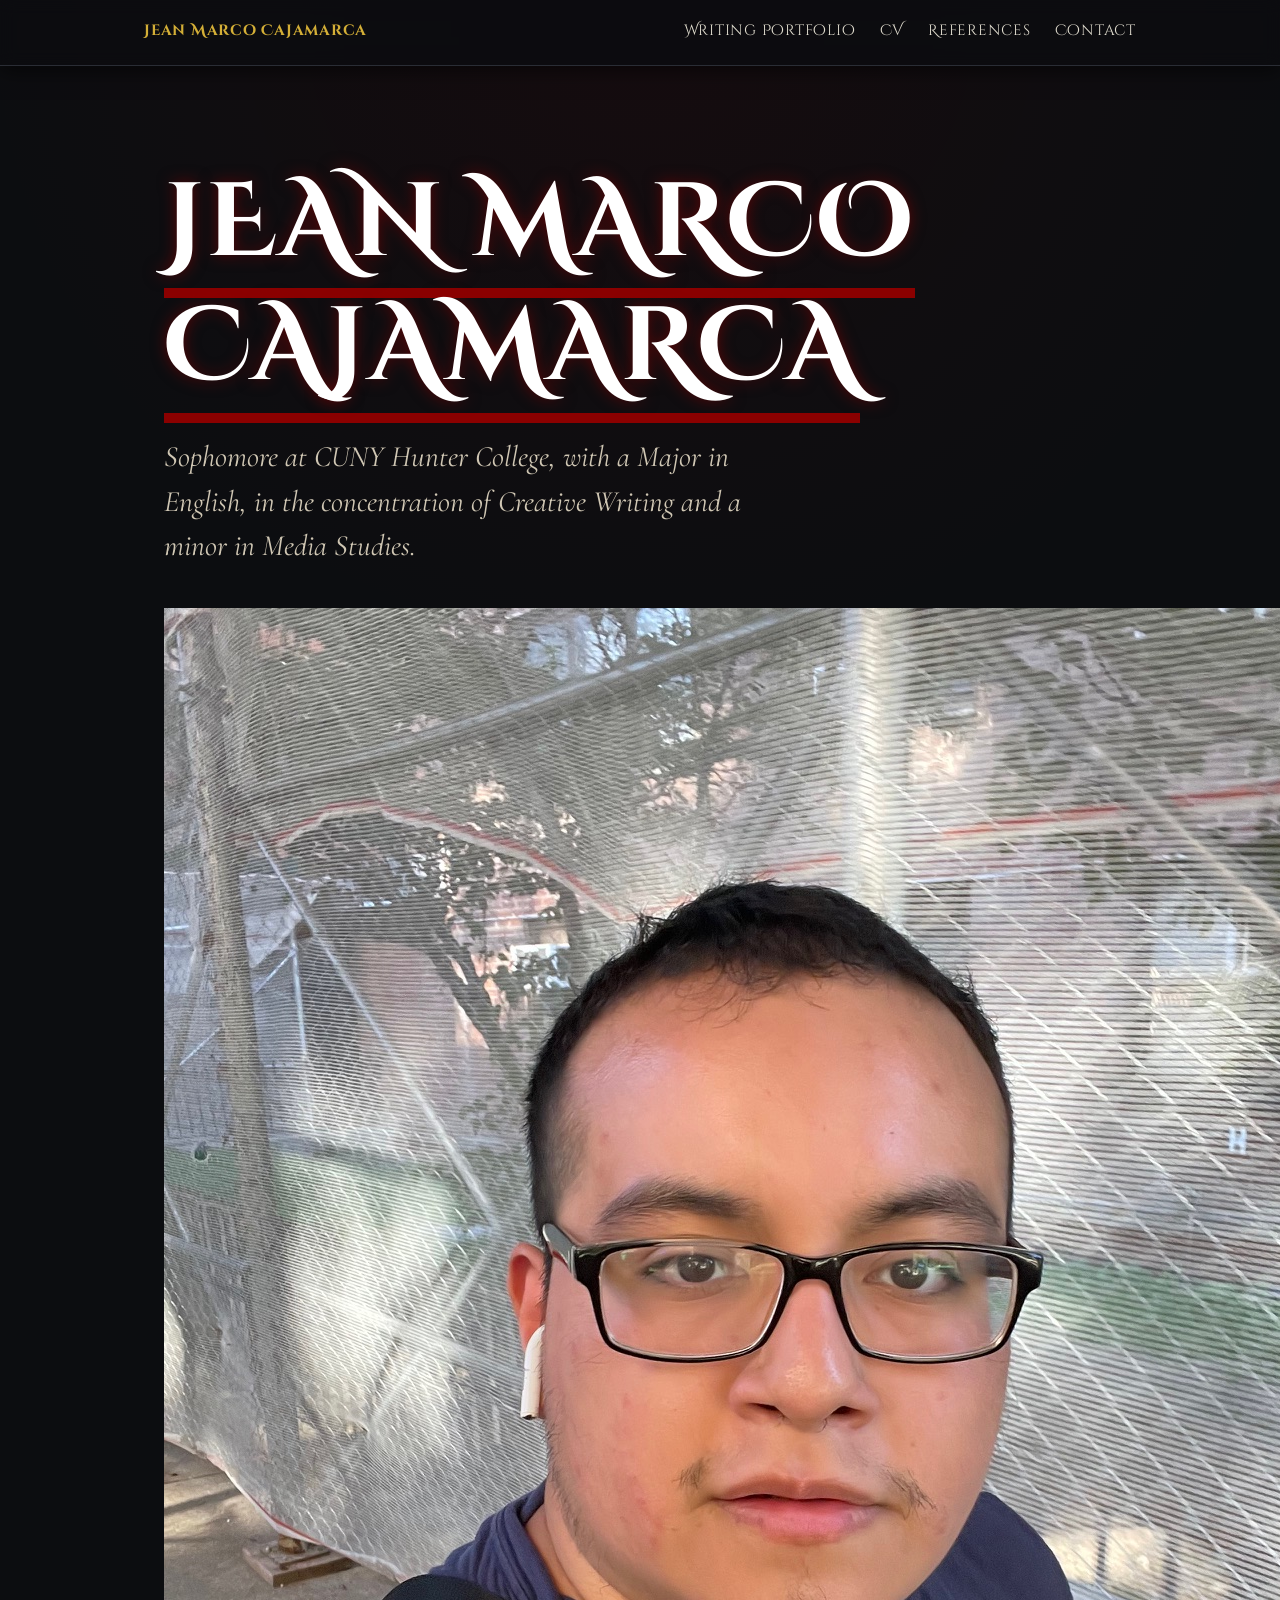
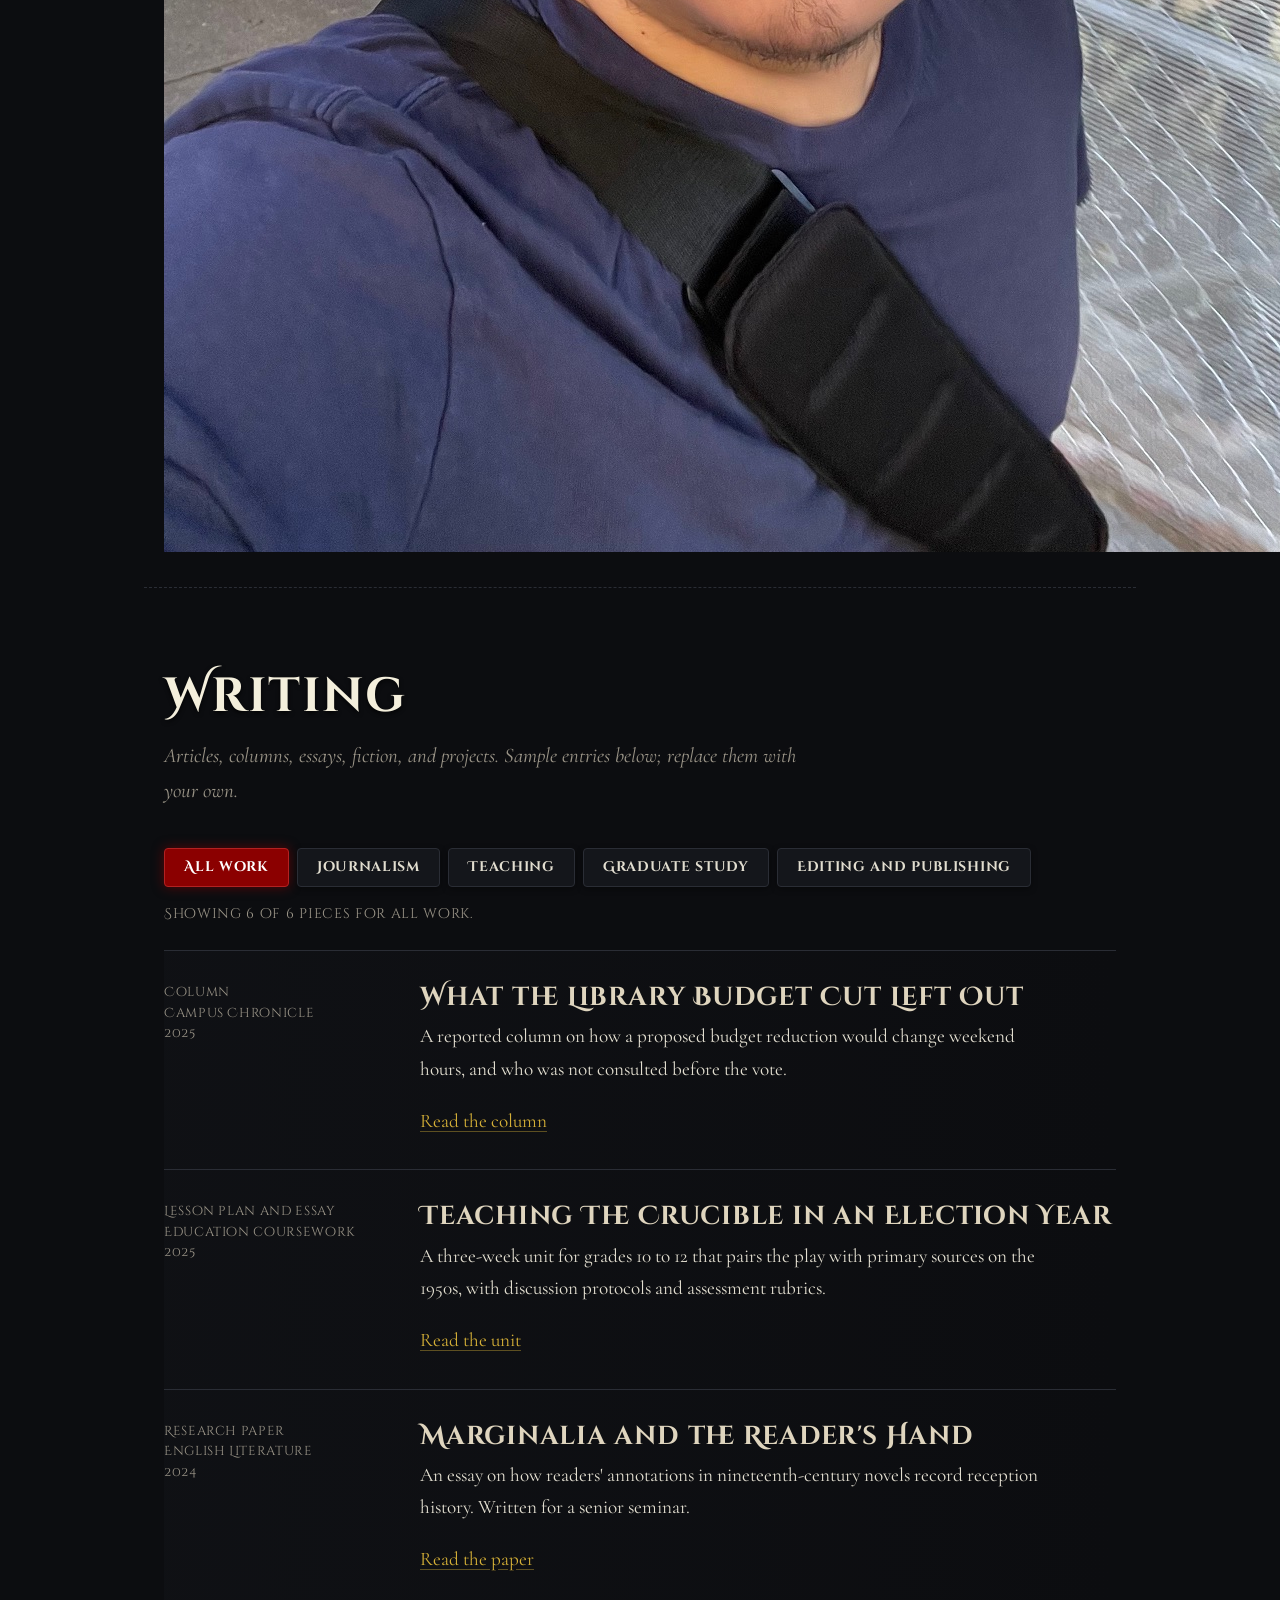
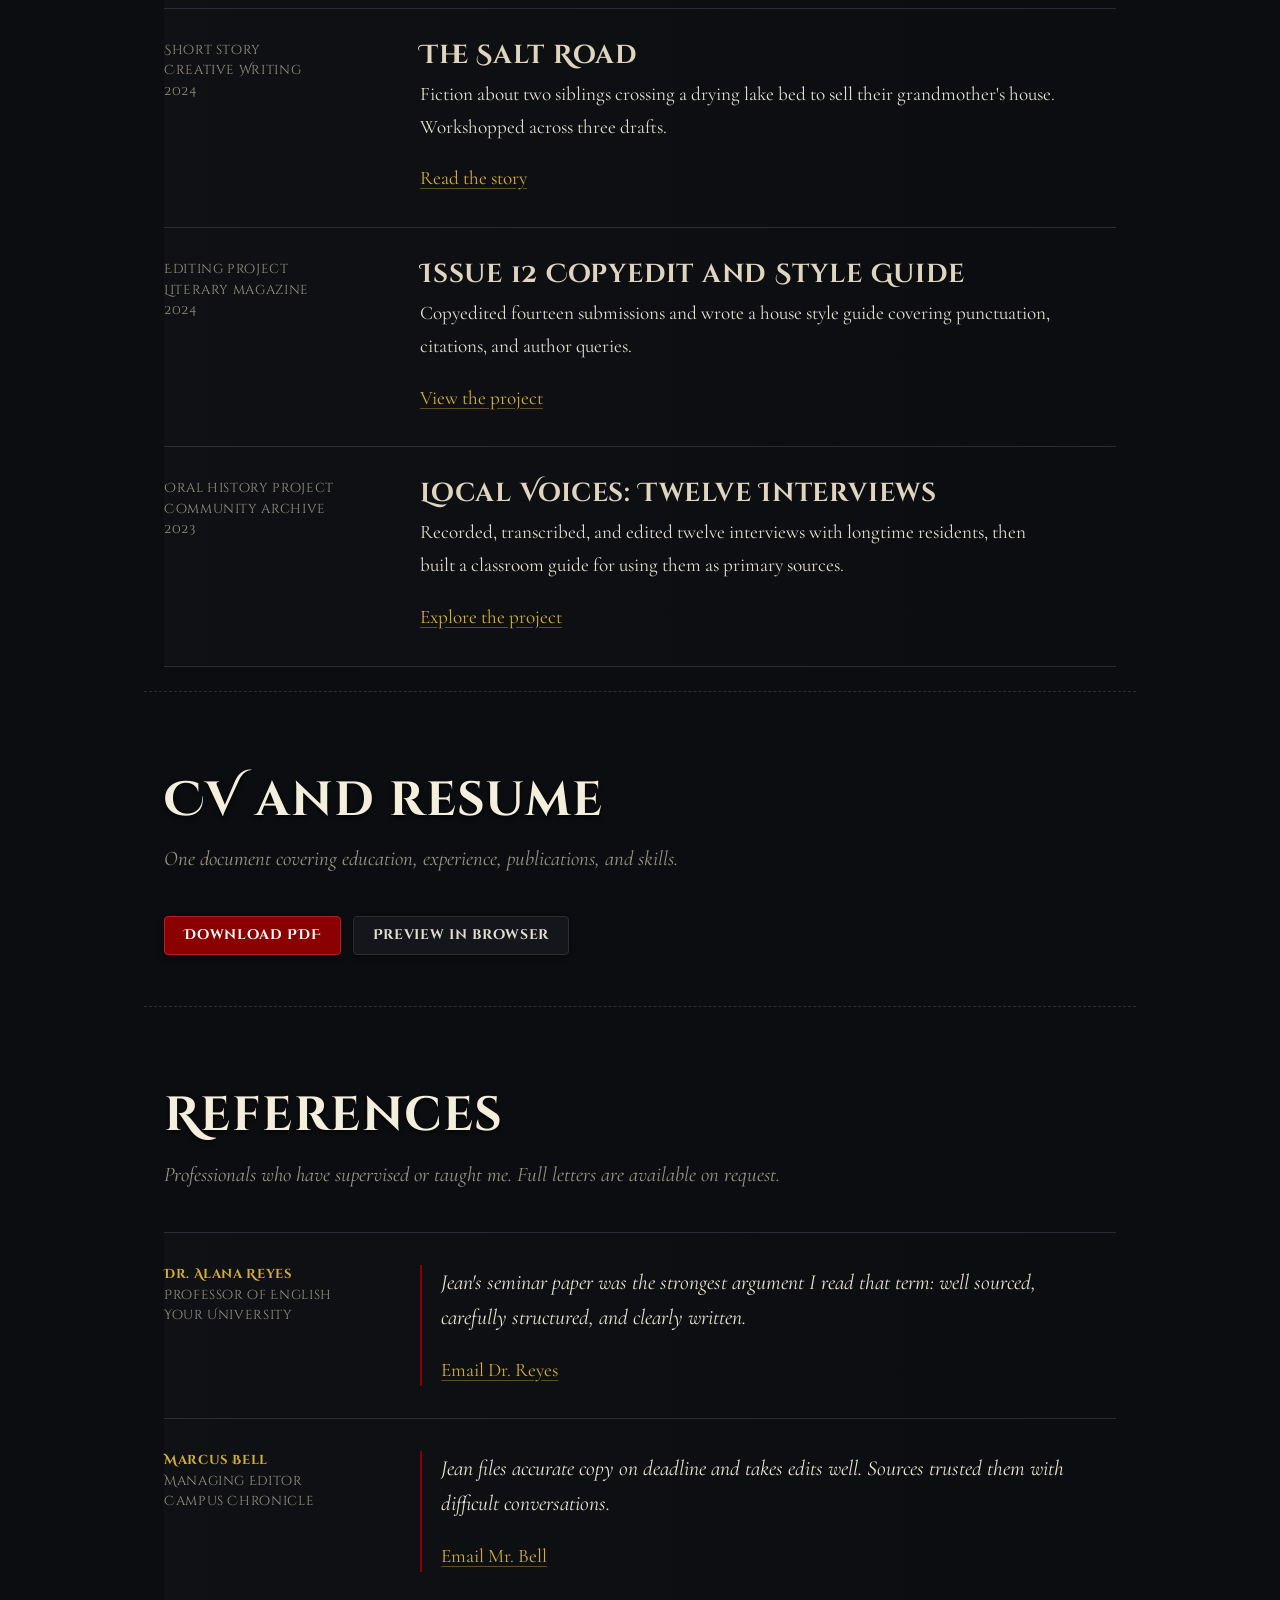
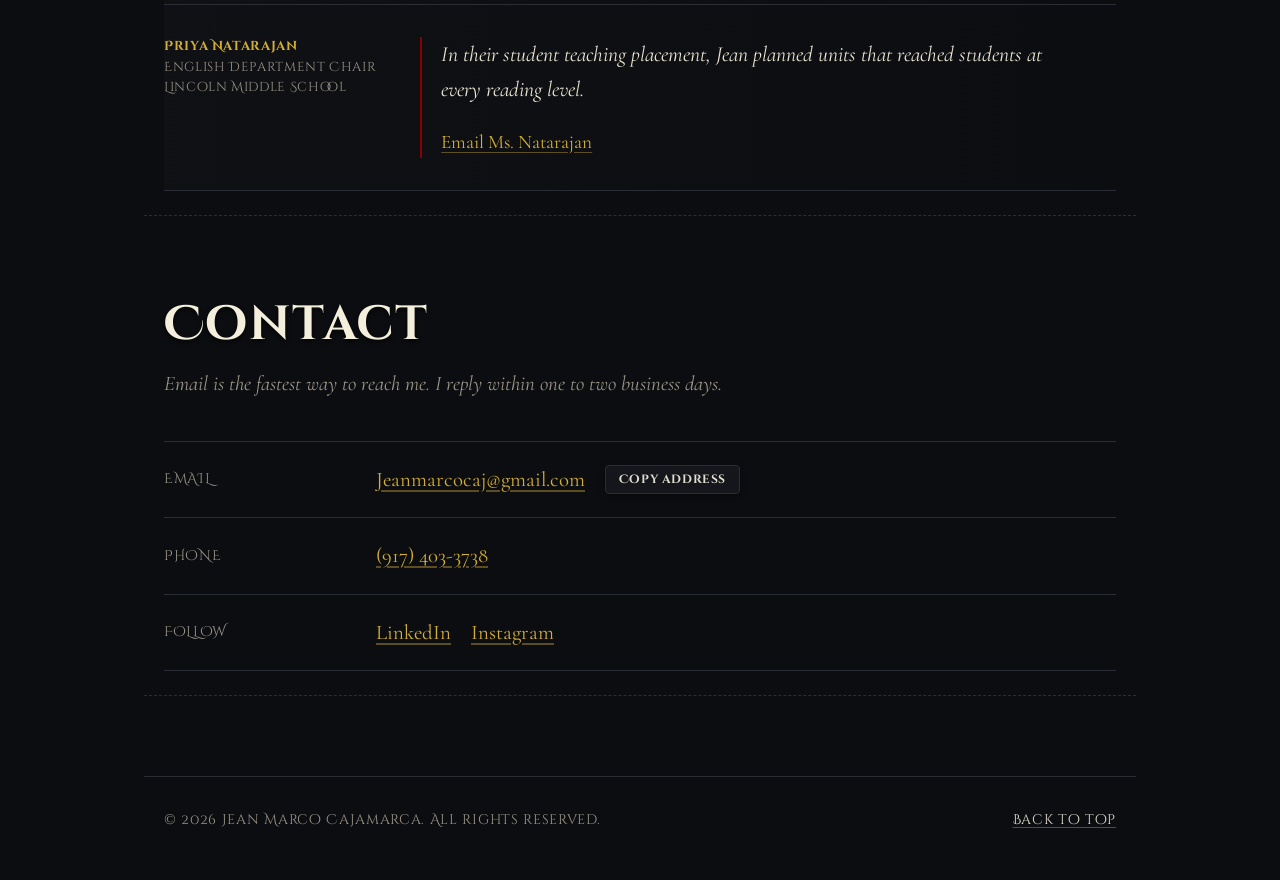
==== index.html @ 615b65f9 "Refactor hero section layout with grid" ====
<!-- Generated with Claude, edited with Gemini or by myself with a few tweaks.
 10/28/2026
to be or not to be...that is the question
-->
<!DOCTYPE html>
<html lang="en">
<head>
  <meta charset="utf-8">
  <meta name="viewport" content="width=device-width, initial-scale=1">
  <title>Jean Marco Cajamarca</title>
  <meta name="description" content="Portfolio of Jean Marco Cajamarca: English Literature and Composition, Creative Writing. Writing samples, CV, references, and contact details.">
  <link rel="preconnect" href="https://fonts.googleapis.com">
  <link rel="preconnect" href="https://fonts.gstatic.com" crossorigin>
  <link href="https://fonts.googleapis.com/css2?family=Cinzel+Decorative:wght@700&family=Cormorant+Garamond:ital,wght@0,400;0,600;1,400&family=Cinzel:wght@500;700&display=swap" rel="stylesheet">
  <link rel="stylesheet" href="styles.css">
</head>
<body>
  <a class="skip" href="#main">Skip to content</a>

  <header class="site-header">
    <a class="brand" href="#top">Jean Marco Cajamarca</a>
    <nav aria-label="Main">
      <a href="#writing">Writing Portfolio</a>
      <a href="#cv">CV</a>
      <a href="#references">References</a>
      <a href="#contact">Contact</a>
    </nav>
  </header>

  <main id="main">
    <section class="hero" id="top">
      <div class="hero-grid">
        <div class="hero-text">
          <h1><span class="pencil">Jean Marco Cajamarca</span></h1>
          <p class="lead">Sophomore at CUNY Hunter College, with a Major in English, in the concentration of Creative Writing and a minor in Media Studies.</p>
        </div>
        <div class="hero-image-wrapper">
          <img src="assets/selfie.jpeg" alt="Jean Marco Cajamarca selfie" class="hero-image">
        </div>
      </div>
    </section>

    <section id="writing" aria-labelledby="writing-h">
      <h2 id="writing-h">Writing</h2>
      <p class="section-intro">Articles, columns, essays, fiction, and projects. Sample entries below; replace them with your own.</p>

      <div class="filters" role="group" aria-label="Filter writing by interest">
        <button type="button" data-filter="all" aria-pressed="true">All work</button>
        <button type="button" data-filter="journalism" aria-pressed="false">Journalism</button>
        <button type="button" data-filter="teaching" aria-pressed="false">Teaching</button>
        <button type="button" data-filter="graduate" aria-pressed="false">Graduate study</button>
        <button type="button" data-filter="editing" aria-pressed="false">Editing and publishing</button>
      </div>
      <p class="count" id="count" role="status" aria-live="polite"></p>

      <ul class="entries" id="entries">
        <li class="entry" data-tags="journalism">
          <p class="meta">Column<br>Campus Chronicle<br>2025</p>
          <div>
            <h3>What the Library Budget Cut Left Out</h3>
            <p>A reported column on how a proposed budget reduction would change weekend hours, and who was not consulted before the vote.</p>
            <a href="writing/library-budget.html">Read the column</a>
          </div>
        </li>
        <li class="entry" data-tags="teaching graduate">
          <p class="meta">Lesson plan and essay<br>Education coursework<br>2025</p>
          <div>
            <h3>Teaching The Crucible in an Election Year</h3>
            <p>A three-week unit for grades 10 to 12 that pairs the play with primary sources on the 1950s, with discussion protocols and assessment rubrics.</p>
            <a href="writing/teaching-the-crucible.html">Read the unit</a>
          </div>
        </li>
        <li class="entry" data-tags="graduate">
          <p class="meta">Research paper<br>English Literature<br>2024</p>
          <div>
            <h3>Marginalia and the Reader's Hand</h3>
            <p>An essay on how readers' annotations in nineteenth-century novels record reception history. Written for a senior seminar.</p>
            <a href="writing/marginalia.html">Read the paper</a>
          </div>
        </li>
        <li class="entry" data-tags="editing graduate">
          <p class="meta">Short story<br>Creative Writing<br>2024</p>
          <div>
            <h3>The Salt Road</h3>
            <p>Fiction about two siblings crossing a drying lake bed to sell their grandmother's house. Workshopped across three drafts.</p>
            <a href="writing/the-salt-road.html">Read the story</a>
          </div>
        </li>
        <li class="entry" data-tags="editing">
          <p class="meta">Editing project<br>Literary magazine<br>2024</p>
          <div>
            <h3>Issue 12 Copyedit and Style Guide</h3>
            <p>Copyedited fourteen submissions and wrote a house style guide covering punctuation, citations, and author queries.</p>
            <a href="writing/issue-12-copyedit.html">View the project</a>
          </div>
        </li>
        <li class="entry" data-tags="journalism teaching graduate">
          <p class="meta">Oral history project<br>Community archive<br>2023</p>
          <div>
            <h3>Local Voices: Twelve Interviews</h3>
            <p>Recorded, transcribed, and edited twelve interviews with longtime residents, then built a classroom guide for using them as primary sources.</p>
            <a href="writing/local-voices.html">Explore the project</a>
          </div>
        </li>
      </ul>
    </section>

    <section id="cv" aria-labelledby="cv-h">
      <h2 id="cv-h">CV and resume</h2>
      <p class="section-intro">One document covering education, experience, publications, and skills.</p>
      <p>
        <a class="btn primary" href="files/Jean-Marco-CV.pdf" download>Download PDF</a>
        <button type="button" class="btn" id="cv-toggle" aria-expanded="false" aria-controls="cv-preview">Preview in browser</button>
      </p>
      <div id="cv-preview" class="cv-preview" hidden>
        <iframe title="Jean Marco CV preview" src="" data-src="files/Jean-Marco-CV.pdf"></iframe>
        <p class="note">If the preview does not load, <a href="files/Jean-Marco-CV.pdf">open the PDF directly</a>.</p>
      </div>
    </section>

    <section id="references" aria-labelledby="ref-h">
      <h2 id="ref-h">References</h2>
      <p class="section-intro">Professionals who have supervised or taught me. Full letters are available on request.</p>
      <ul class="entries">
        <li class="entry">
          <div class="meta">
            <strong>Dr. Alana Reyes</strong><br>Professor of English<br>Your University
          </div>
          <blockquote>
            <p>Jean's seminar paper was the strongest argument I read that term: well sourced, carefully structured, and clearly written.</p>
            <a href="mailto:reference1@example.edu">Email Dr. Reyes</a>
          </blockquote>
        </li>
        <li class="entry">
          <div class="meta">
            <strong>Marcus Bell</strong><br>Managing Editor<br>Campus Chronicle
          </div>
          <blockquote>
            <p>Jean files accurate copy on deadline and takes edits well. Sources trusted them with difficult conversations.</p>
            <a href="mailto:reference2@example.com">Email Mr. Bell</a>
          </blockquote>
        </li>
        <li class="entry">
          <div class="meta">
            <strong>Priya Natarajan</strong><br>English Department Chair<br>Lincoln Middle School
          </div>
          <blockquote>
            <p>In their student teaching placement, Jean planned units that reached students at every reading level.</p>
            <a href="mailto:reference3@example.org">Email Ms. Natarajan</a>
          </blockquote>
        </li>
      </ul>
    </section>

    <section id="contact" aria-labelledby="contact-h">
      <h2 id="contact-h">Contact</h2>
      <p class="section-intro">Email is the fastest way to reach me. I reply within one to two business days.</p>
      <ul class="contact-list">
        <li>
          <span class="label">Email</span>
          <a href="mailto:Jeanmarcocaj@gmail.com" id="email-link">Jeanmarcocaj@gmail.com</a>
          <button type="button" class="btn small" id="copy-email">Copy address</button>
          <span class="copied" id="copy-status" role="status" aria-live="polite"></span>
        </li>
        <li>
          <span class="label">Phone</span>
          <a href="tel:+19174033738">(917) 403-3738</a>
        </li>
        <li>
          <span class="label">Follow</span>
          <a href="https://www.linkedin.com/in/jean-marco-cajamarca-045386259" rel="noopener" target="_blank">LinkedIn</a>
          <a href="https://www.instagram.com/your-handle" rel="noopener" target="_blank">Instagram</a>
        </li>
      </ul>
    </section>
  </main>

  <footer class="site-footer">
    <p>&copy; <span id="year">2026</span> Jean Marco Cajamarca. All rights reserved.</p>
    <p><a href="#top">Back to top</a></p>
  </footer>

  <script src="script.js"></script>
 
</body>
</html>
---- styles.css ----
/* Gothic, Vampiric, Dark Academia & Dark Fantasy Design Tokens */
:root {
  --paper: #0c0d10;          /* Deep obsidian / midnight stone */
  --surface: #14161b;        /* Slightly elevated dark stone */
  --ink: #e2ded0;            /* Aged parchment / bone white text */
  --muted: #9b9588;          /* Muted ash grey */
  --crimson: #8b0000;       /* Blood wine / vampiric crimson */
  --crimson-glow: #b22222;   /* Brighter accent crimson */
  --pencil-soft: rgba(139, 0, 0, 0.2); /* Soft crimson hover tint */
  --rule: #2a2d35;           /* Dark iron borders */
  --gothic: "Cinzel Decorative", "Cinzel", Georgia, serif;
  --serif: "Cormorant Garamond", Georgia, "Times New Roman", serif;
  --sans: "Cinzel", Georgia, serif;
  --measure: 40rem;
  --wrap: 62rem;
}

*, *::before, *::after { box-sizing: border-box; }
html { scroll-behavior: smooth; scroll-padding-top: 4.5rem; }
body {
  margin: 0;
  background: var(--paper);
  color: var(--ink);
  font-family: var(--serif);
  font-size: 1.2rem;
  line-height: 1.7;
  text-align: left;
  background-image: 
    radial-gradient(circle at 50% 0%, rgba(139, 0, 0, 0.08) 0%, transparent 60%);
  background-attachment: fixed;
}

a { color: #d4af37; text-decoration: underline; text-underline-offset: 0.2em; text-decoration-color: rgba(212, 175, 55, 0.4); }
a:hover { color: var(--crimson-glow); background: var(--pencil-soft); text-decoration-color: var(--crimson-glow); }
:focus-visible { outline: 3px solid var(--crimson-glow); outline-offset: 3px; border-radius: 2px; }

.skip {
  position: absolute; left: 1rem; top: -4rem;
  background: var(--crimson); color: #fff; padding: 0.6rem 1rem; z-index: 20;
}
.skip:focus { top: 1rem; }

/* Header */
.site-header {
  position: sticky; top: 0; z-index: 10;
  display: flex; justify-content: space-between; align-items: baseline; gap: 1rem; flex-wrap: wrap;
  padding: 1rem max(1.25rem, calc((100% - var(--wrap)) / 2));
  background: rgba(12, 13, 16, 0.92);
  backdrop-filter: blur(8px);
  border-bottom: 1px solid var(--rule);
  font-family: var(--gothic);
  font-size: 0.95rem;
  box-shadow: 0 4px 20px rgba(0, 0, 0, 0.6);
}
.brand { color: #d4af37; font-weight: 700; text-decoration: none; letter-spacing: 0.05em; }
.site-header nav { display: flex; gap: 1.5rem; flex-wrap: wrap; }
.site-header nav a { color: var(--ink); text-decoration: none; padding: 0.15rem 0; border-bottom: 2px solid transparent; letter-spacing: 0.05em; }
.site-header nav a:hover { background: none; border-bottom-color: var(--crimson); color: var(--crimson-glow); }

/* Layout */
main > section, .site-footer {
  max-width: var(--wrap);
  margin-inline: auto;
  padding-inline: 1.25rem;
}
main > section { padding-block: 5rem 1.5rem; border-bottom: 1px dashed var(--rule); }

h1, h2, h3 { font-family: var(--gothic); font-weight: 700; line-height: 1.2; margin: 0; letter-spacing: 0.03em; color: #f4efdc; }
h2 { font-size: clamp(2.2rem, 4vw, 3rem); margin-bottom: 0.75rem; text-shadow: 0 2px 4px rgba(0,0,0,0.8); }
h3 { font-size: 1.6rem; margin-bottom: 0.4rem; color: #dfd5be; }
p { margin: 0 0 1.2rem; }
.section-intro { color: var(--muted); max-width: var(--measure); margin-bottom: 2.5rem; font-style: italic; font-size: 1.3rem; }

/* Hero */
.hero { padding-top: 6rem; text-align: left; }
.hero h1 { font-size: clamp(3rem, 9vw, 6.5rem); letter-spacing: 0.02em; margin-bottom: 1.5rem; text-transform: uppercase; }
.pencil {
  background: linear-gradient(var(--crimson), var(--crimson)) no-repeat 0 100% / 100% 0.1em;
  padding-bottom: 0.05em;
  color: #fff;
  text-shadow: 0 0 15px rgba(139, 0, 0, 0.6);
}
.lead { font-size: clamp(1.4rem, 2.5vw, 1.85rem); line-height: 1.5; max-width: 38rem; margin-bottom: 2.5rem; color: #d0c7b4; font-style: italic; }

.paths { max-width: 44rem; margin-bottom: 2rem; }
.paths p { font-family: var(--gothic); font-size: 0.95rem; color: var(--muted); margin-bottom: 0.75rem; }
.paths button { margin: 0 0.5rem 0.5rem 0; }

/* Buttons & Filters */
button { font: inherit; }
.paths button, .filters button, .btn {
  font-family: var(--gothic);
  font-size: 0.85rem;
  letter-spacing: 0.05em;
  font-weight: 700;
  color: var(--ink);
  background: var(--surface);
  border: 1px solid var(--rule);
  border-radius: 4px;
  padding: 0.6rem 1.2rem;
  text-decoration: none;
  display: inline-block;
  cursor: pointer;
  line-height: 1.3;
  box-shadow: 0 2px 6px rgba(0,0,0,0.4);
  transition: all 0.2s ease;
}
.paths button:hover, .filters button:hover, .btn:hover { background: var(--crimson); border-color: var(--crimson-glow); color: #fff; }
button[aria-pressed="true"] { background: var(--crimson); color: #fff; border-color: var(--crimson-glow); box-shadow: 0 0 12px rgba(139,0,0,0.6); }
button[aria-pressed="true"]:hover { background: #600000; }
.btn.primary { background: var(--crimson); border-color: var(--crimson-glow); color: #fff; }
.btn.primary:hover { background: #600000; border-color: #ff4d4d; }
.btn.small { padding: 0.35rem 0.8rem; font-size: 0.75rem; }
.hero-actions .btn, #cv p .btn { margin-right: 0.5rem; margin-bottom: 0.5rem; }

/* Writing and references share one structure: a margin column and a text column */
.filters { margin-bottom: 1rem; display: flex; flex-wrap: wrap; gap: 0.5rem; }
.filters button { margin: 0; }
.count { font-family: var(--gothic); font-size: 0.85rem; color: var(--muted); margin: 0.5rem 0 1.5rem; min-height: 1.4em; letter-spacing: 0.05em; }

.entries { list-style: none; margin: 0; padding: 0; border-top: 1px solid var(--rule); }
.entry {
  display: grid;
  grid-template-columns: 14rem 1fr;
  gap: 2rem;
  padding: 2rem 0;
  border-bottom: 1px solid var(--rule);
  background: linear-gradient(90deg, rgba(20, 22, 27, 0.4) 0%, transparent 100%);
}
.entry[hidden] { display: none; }
.meta { font-family: var(--gothic); font-size: 0.8rem; letter-spacing: 0.05em; line-height: 1.6; color: var(--muted); margin: 0; }
.meta strong { color: #d4af37; font-weight: 700; }
.entry > div:last-child p, blockquote p { max-width: var(--measure); font-size: 1.2rem; }
blockquote { margin: 0; border-left: 2px solid var(--crimson); padding-left: 1.2rem; }
blockquote p { font-size: 1.35rem; line-height: 1.6; font-style: italic; color: #eae4d2; }

/* CV */
.cv-preview { margin-top: 1.5rem; }
.cv-preview iframe { width: 100%; height: 70vh; min-height: 30rem; border: 1px solid var(--rule); background: var(--surface); }
.note { font-family: var(--gothic); font-size: 0.85rem; color: var(--muted); margin-top: 0.75rem; letter-spacing: 0.03em; }

/* Contact */
.contact-list { list-style: none; margin: 0; padding: 0; border-top: 1px solid var(--rule); }
.contact-list li {
  display: flex; flex-wrap: wrap; align-items: center; gap: 0.5rem 1.25rem;
  padding: 1.25rem 0; border-bottom: 1px solid var(--rule);
  font-size: 1.3rem;
}
.label { font-family: var(--gothic); font-size: 0.85rem; letter-spacing: 0.05em; color: var(--muted); width: 12rem; text-transform: uppercase; }
.copied { font-family: var(--gothic); font-size: 0.85rem; color: #d4af37; }

/* Footer */
.site-footer {
  display: flex; justify-content: space-between; flex-wrap: wrap; gap: 0.5rem;
  margin-top: 5rem; padding-block: 2rem 3rem;
  border-top: 1px solid var(--rule);
  font-family: var(--gothic); font-size: 0.85rem; color: var(--muted); letter-spacing: 0.05em;
}
.site-footer p { margin: 0; }
.site-footer a { color: var(--ink); }
.site-footer a:hover { color: var(--crimson-glow); }

/* Small screens */
@media (max-width: 40rem) {
  body { font-size: 1.1rem; }
  main > section { padding-top: 3.5rem; }
  .entry { grid-template-columns: 1fr; gap: 0.75rem; }
  .label { width: 100%; }
  .site-header { position: static; }
}

@media (prefers-reduced-motion: reduce) {
  html { scroll-behavior: auto; }
}

@media print {
  .site-header, .paths, .filters, .skip { display: none; }
  body { background: #fff; color: #000; }
}
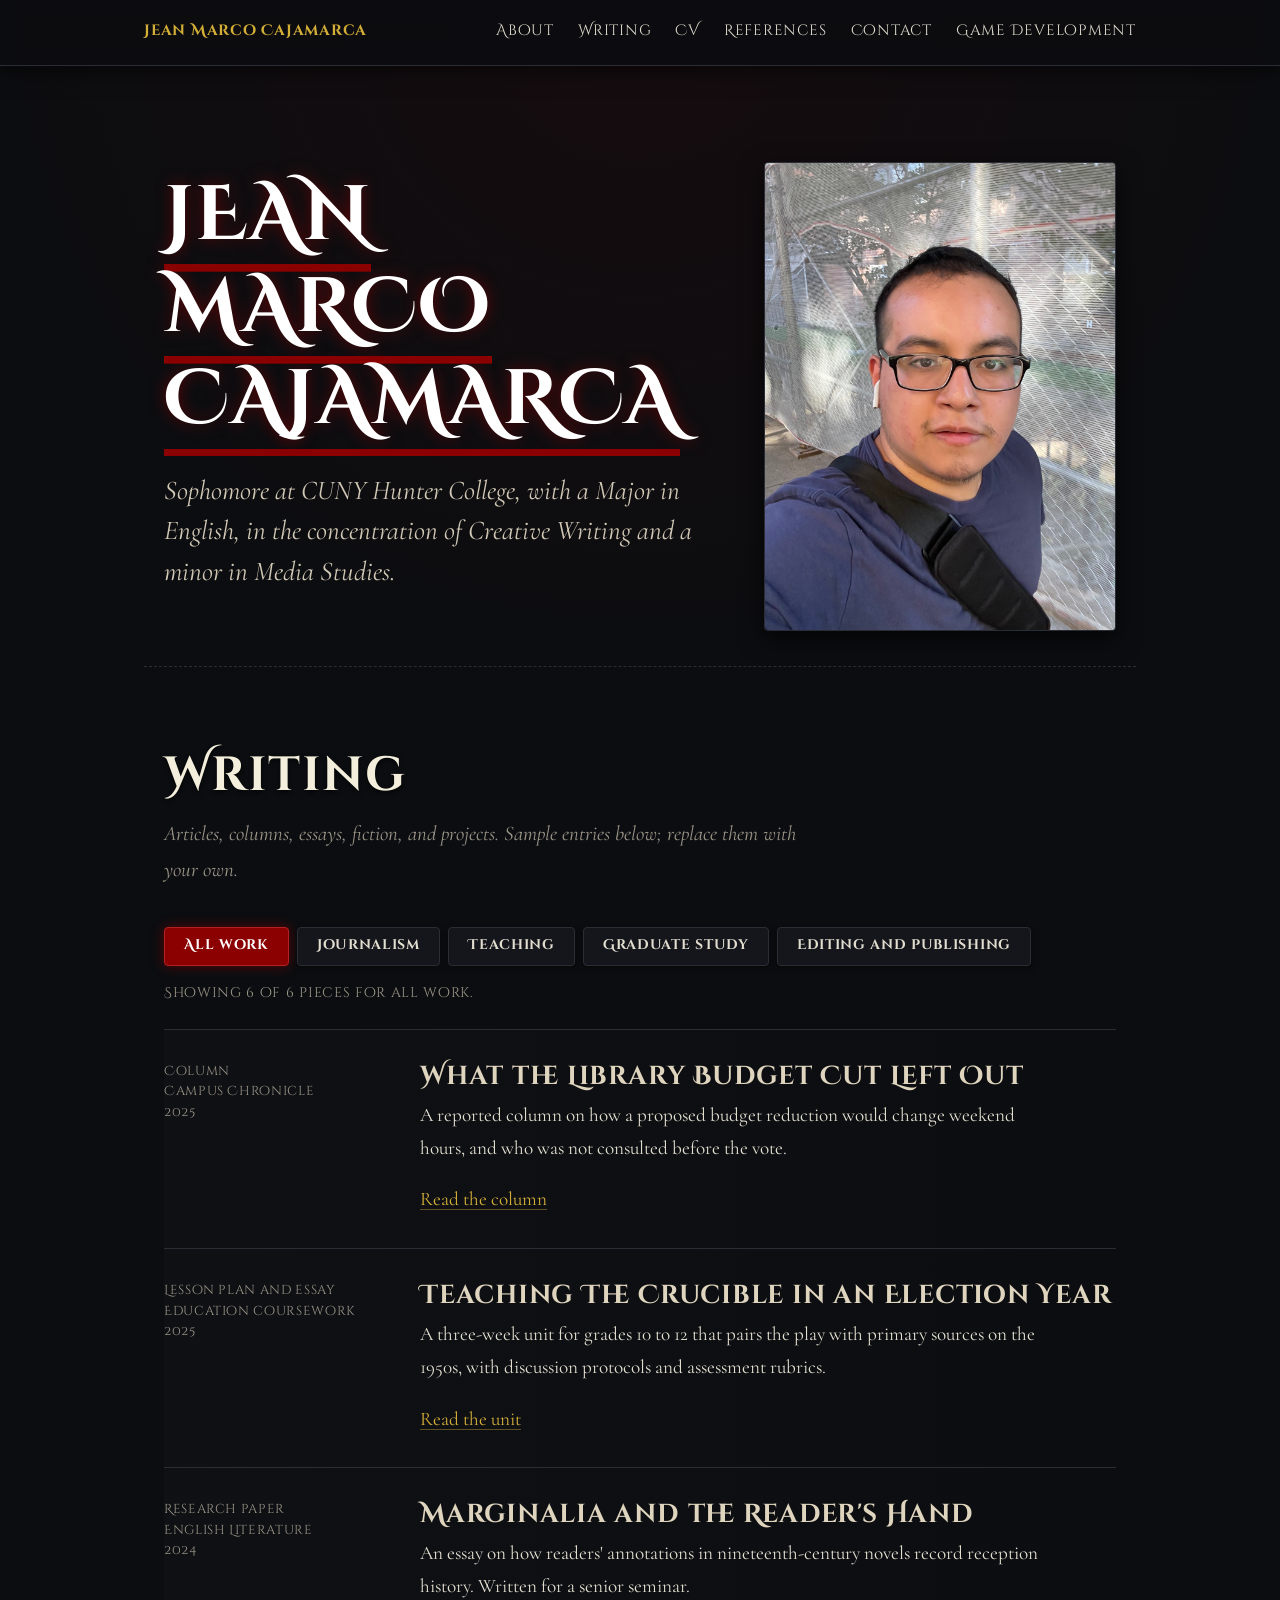
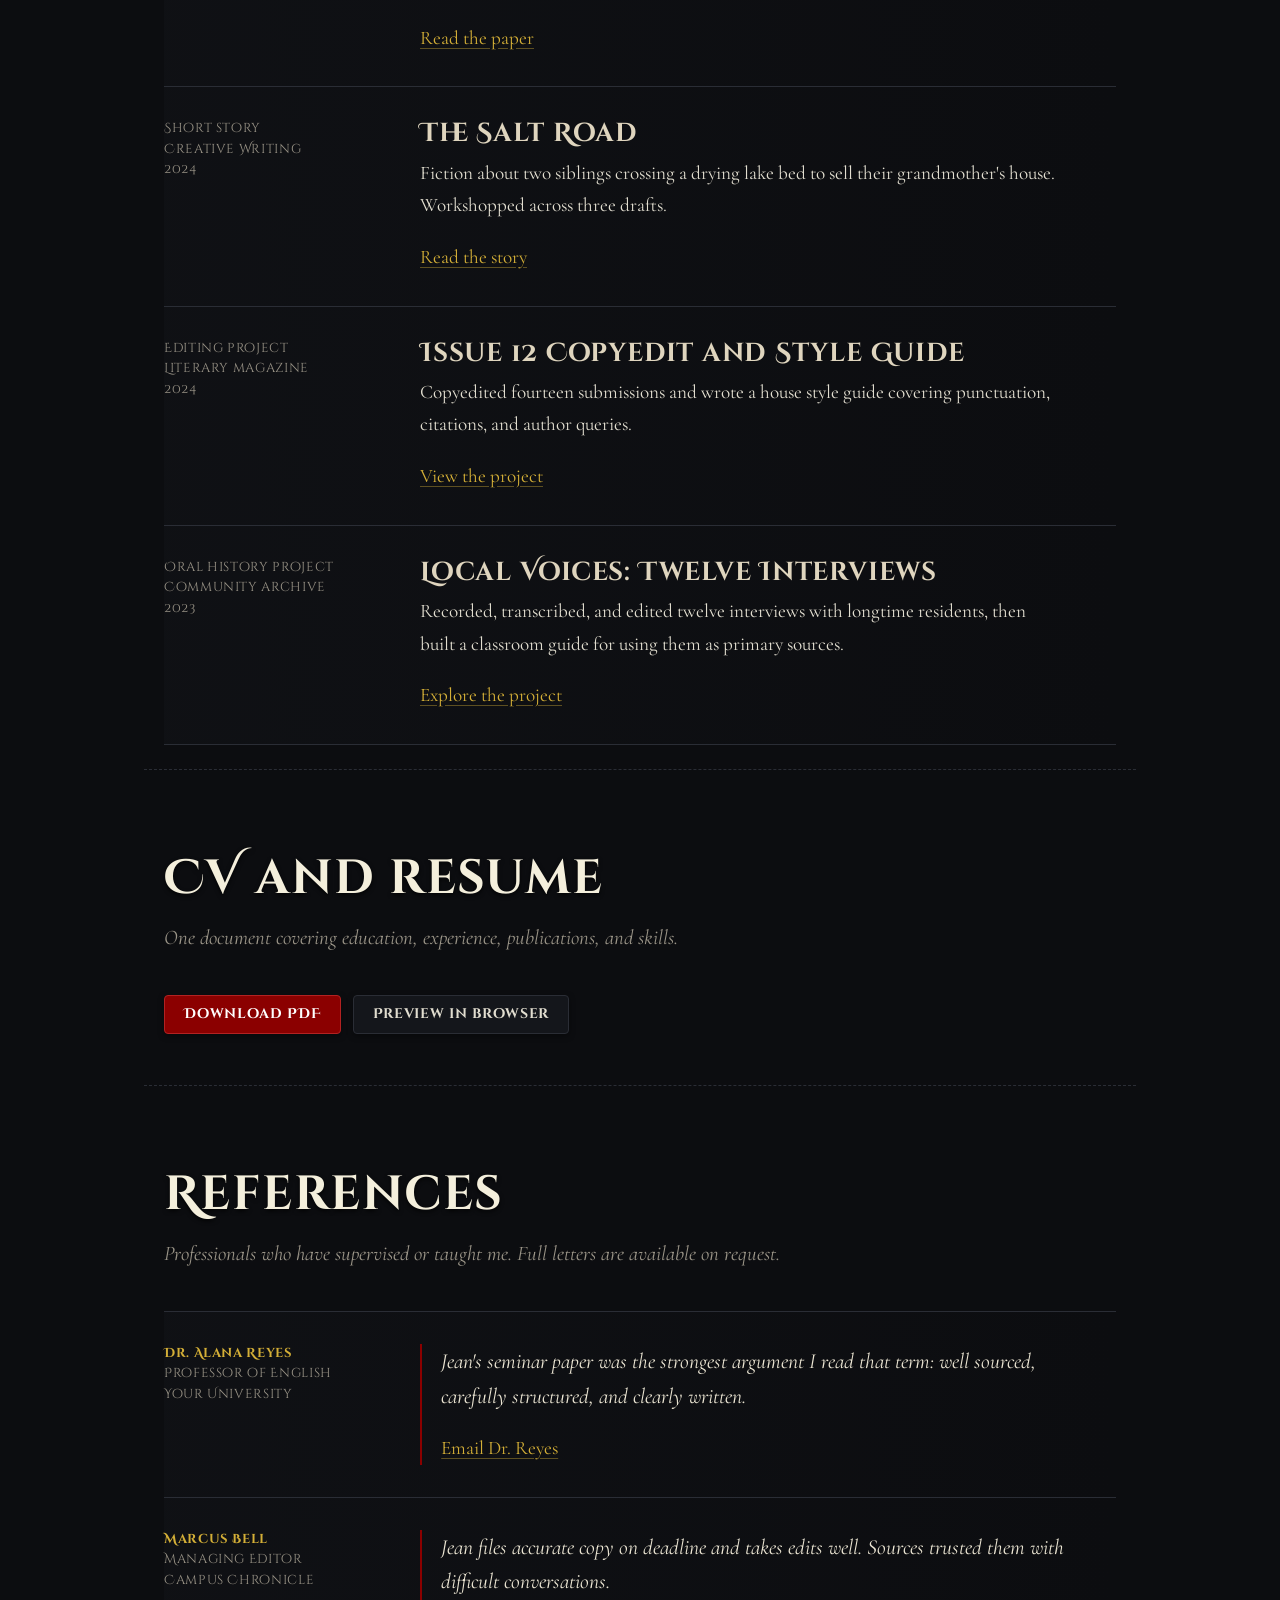
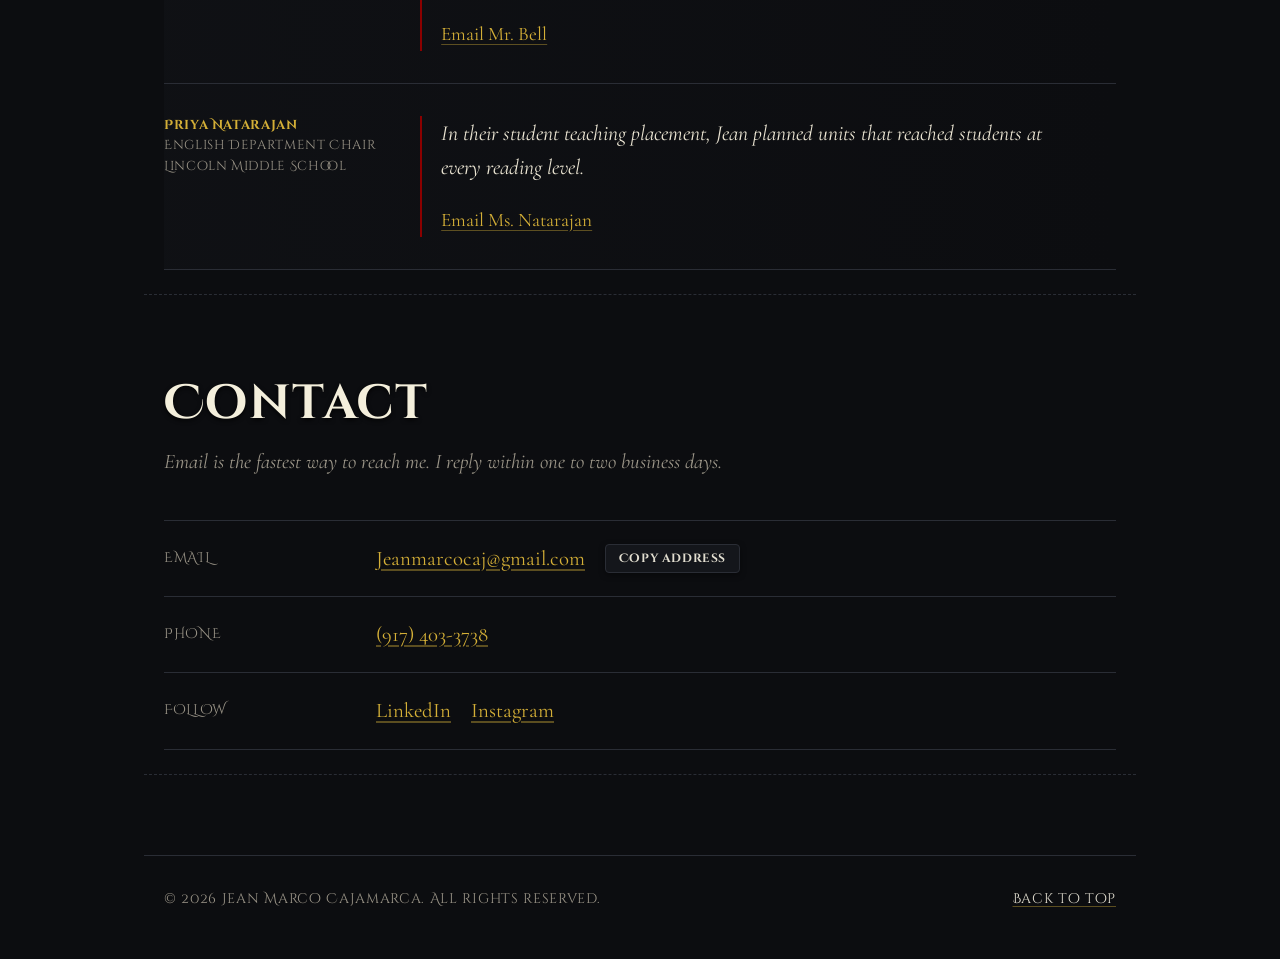
==== commit 867eb1e5: "Add files via upload" ====
--- a/index.html
+++ b/index.html
@@ -20,10 +20,12 @@
   <header class="site-header">
     <a class="brand" href="#top">Jean Marco Cajamarca</a>
     <nav aria-label="Main">
-      <a href="#writing">Writing Portfolio</a>
+      <a href="#about">About</a>
+      <a href="#writing">Writing</a>
       <a href="#cv">CV</a>
       <a href="#references">References</a>
       <a href="#contact">Contact</a>
+      <a href="#gamedev">Game Development</a>
     </nav>
   </header>
 
--- a/styles.css
+++ b/styles.css
@@ -73,14 +73,33 @@
 
 /* Hero */
 .hero { padding-top: 6rem; text-align: left; }
-.hero h1 { font-size: clamp(3rem, 9vw, 6.5rem); letter-spacing: 0.02em; margin-bottom: 1.5rem; text-transform: uppercase; }
+.hero-grid {
+  display: grid;
+  grid-template-columns: 1fr 22rem;
+  gap: 3rem;
+  align-items: center;
+}
+.hero h1 { font-size: clamp(2.5rem, 6vw, 5.5rem); letter-spacing: 0.02em; margin-bottom: 1.5rem; text-transform: uppercase; }
 .pencil {
   background: linear-gradient(var(--crimson), var(--crimson)) no-repeat 0 100% / 100% 0.1em;
   padding-bottom: 0.05em;
   color: #fff;
   text-shadow: 0 0 15px rgba(139, 0, 0, 0.6);
 }
-.lead { font-size: clamp(1.4rem, 2.5vw, 1.85rem); line-height: 1.5; max-width: 38rem; margin-bottom: 2.5rem; color: #d0c7b4; font-style: italic; }
+.lead { font-size: clamp(1.3rem, 2.2vw, 1.7rem); line-height: 1.5; margin-bottom: 2.5rem; color: #d0c7b4; font-style: italic; }
+
+.hero-image-wrapper {
+  width: 100%;
+}
+.hero-image {
+  width: 100%;
+  height: auto;
+  aspect-ratio: 3 / 4;
+  object-fit: cover;
+  border-radius: 4px;
+  border: 1px solid var(--rule);
+  box-shadow: 0 8px 24px rgba(0, 0, 0, 0.7);
+}
 
 .paths { max-width: 44rem; margin-bottom: 2rem; }
 .paths p { font-family: var(--gothic); font-size: 0.95rem; color: var(--muted); margin-bottom: 0.75rem; }
@@ -161,9 +180,11 @@
 .site-footer a:hover { color: var(--crimson-glow); }
 
 /* Small screens */
-@media (max-width: 40rem) {
+@media (max-width: 50rem) {
   body { font-size: 1.1rem; }
   main > section { padding-top: 3.5rem; }
+  .hero-grid { grid-template-columns: 1fr; gap: 2rem; }
+  .hero-image-wrapper { max-width: 20rem; margin: 0 auto; }
   .entry { grid-template-columns: 1fr; gap: 0.75rem; }
   .label { width: 100%; }
   .site-header { position: static; }
@@ -173,7 +194,7 @@
   html { scroll-behavior: auto; }
 }
 
-@media print {
+@print {
   .site-header, .paths, .filters, .skip { display: none; }
   body { background: #fff; color: #000; }
 }
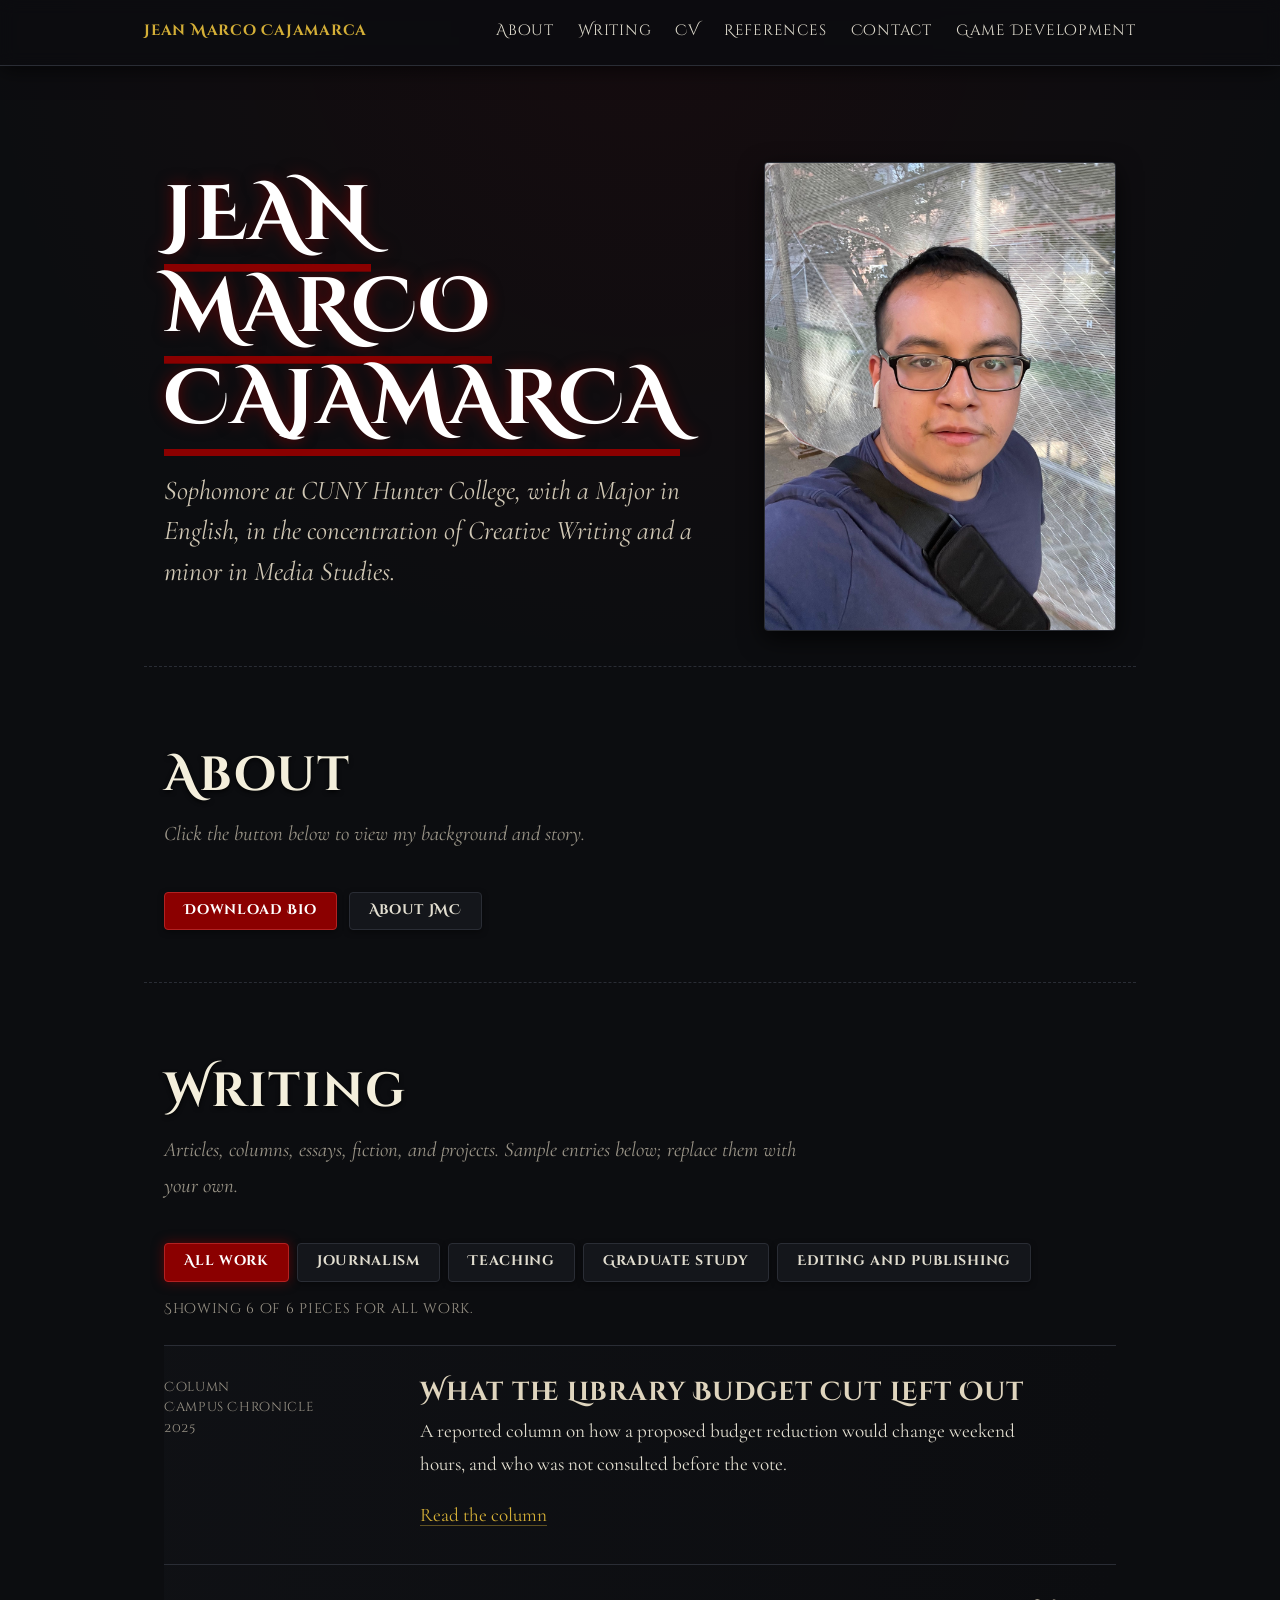
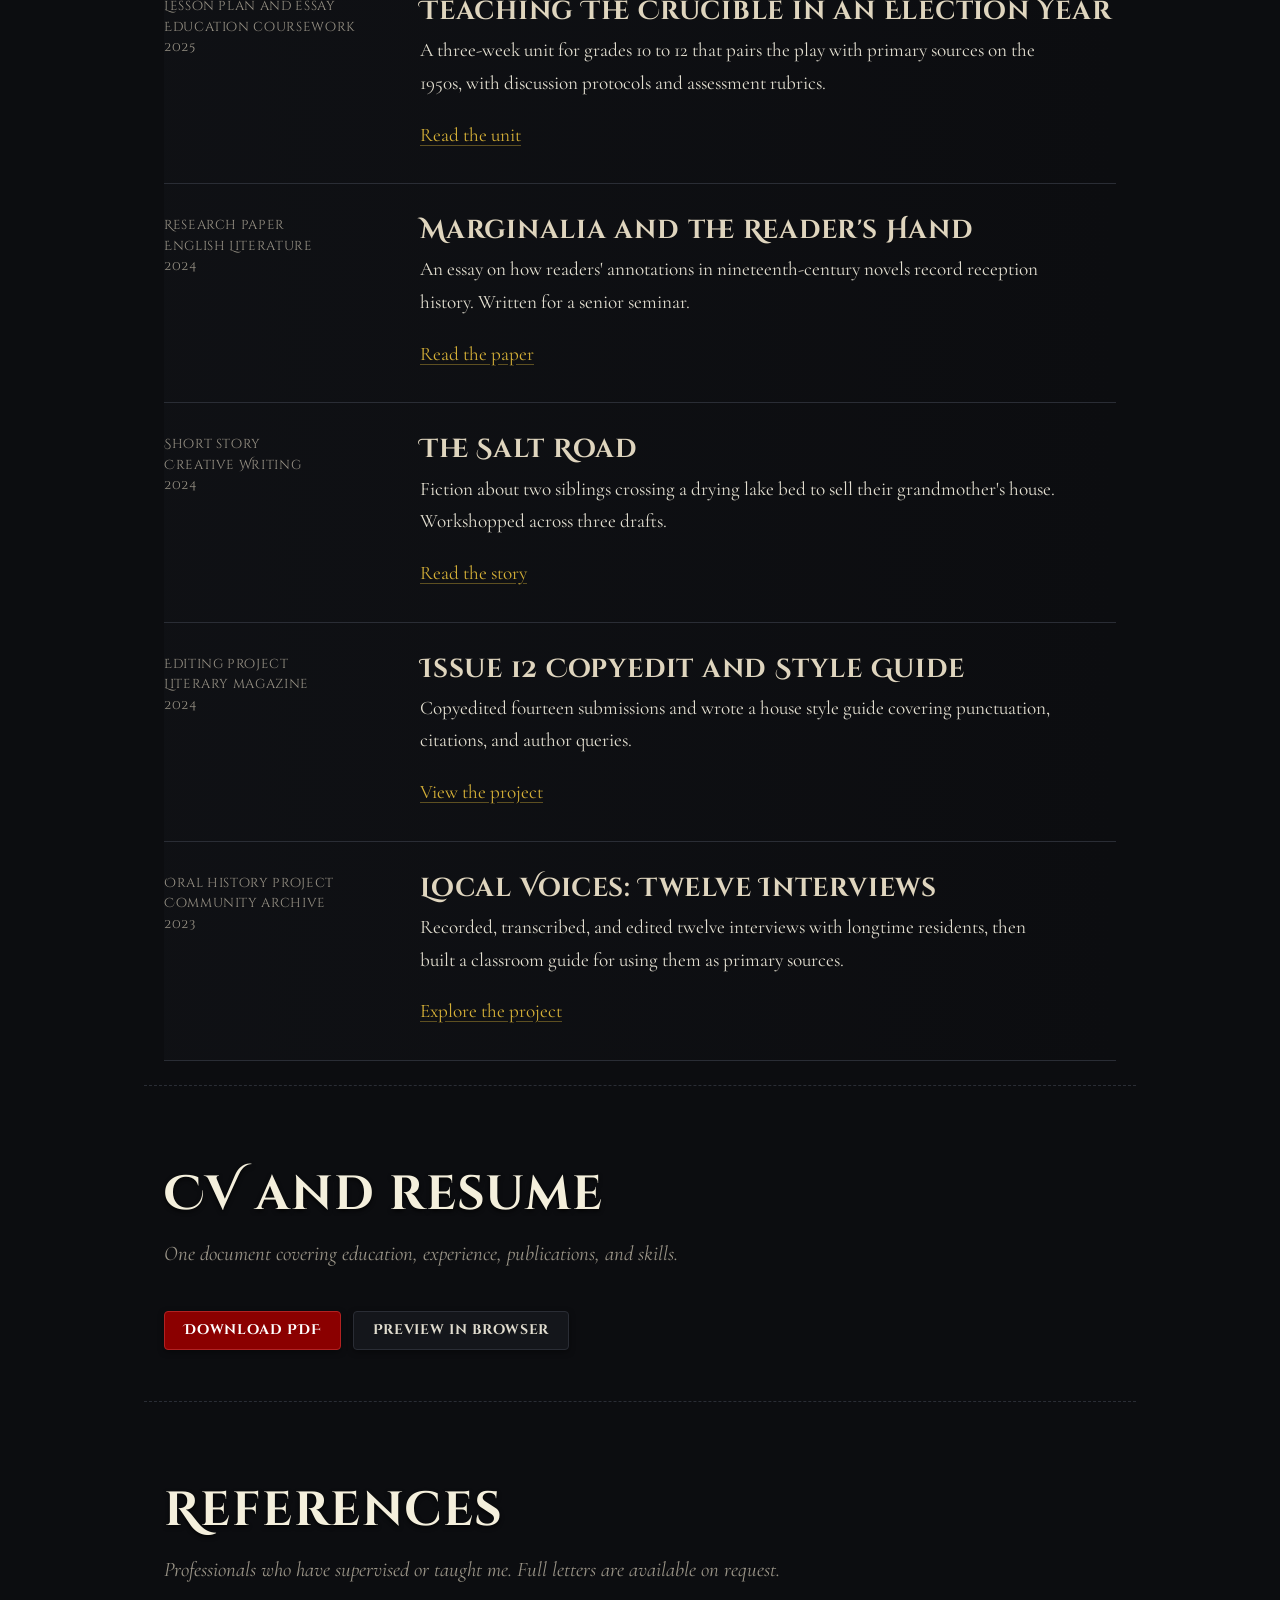
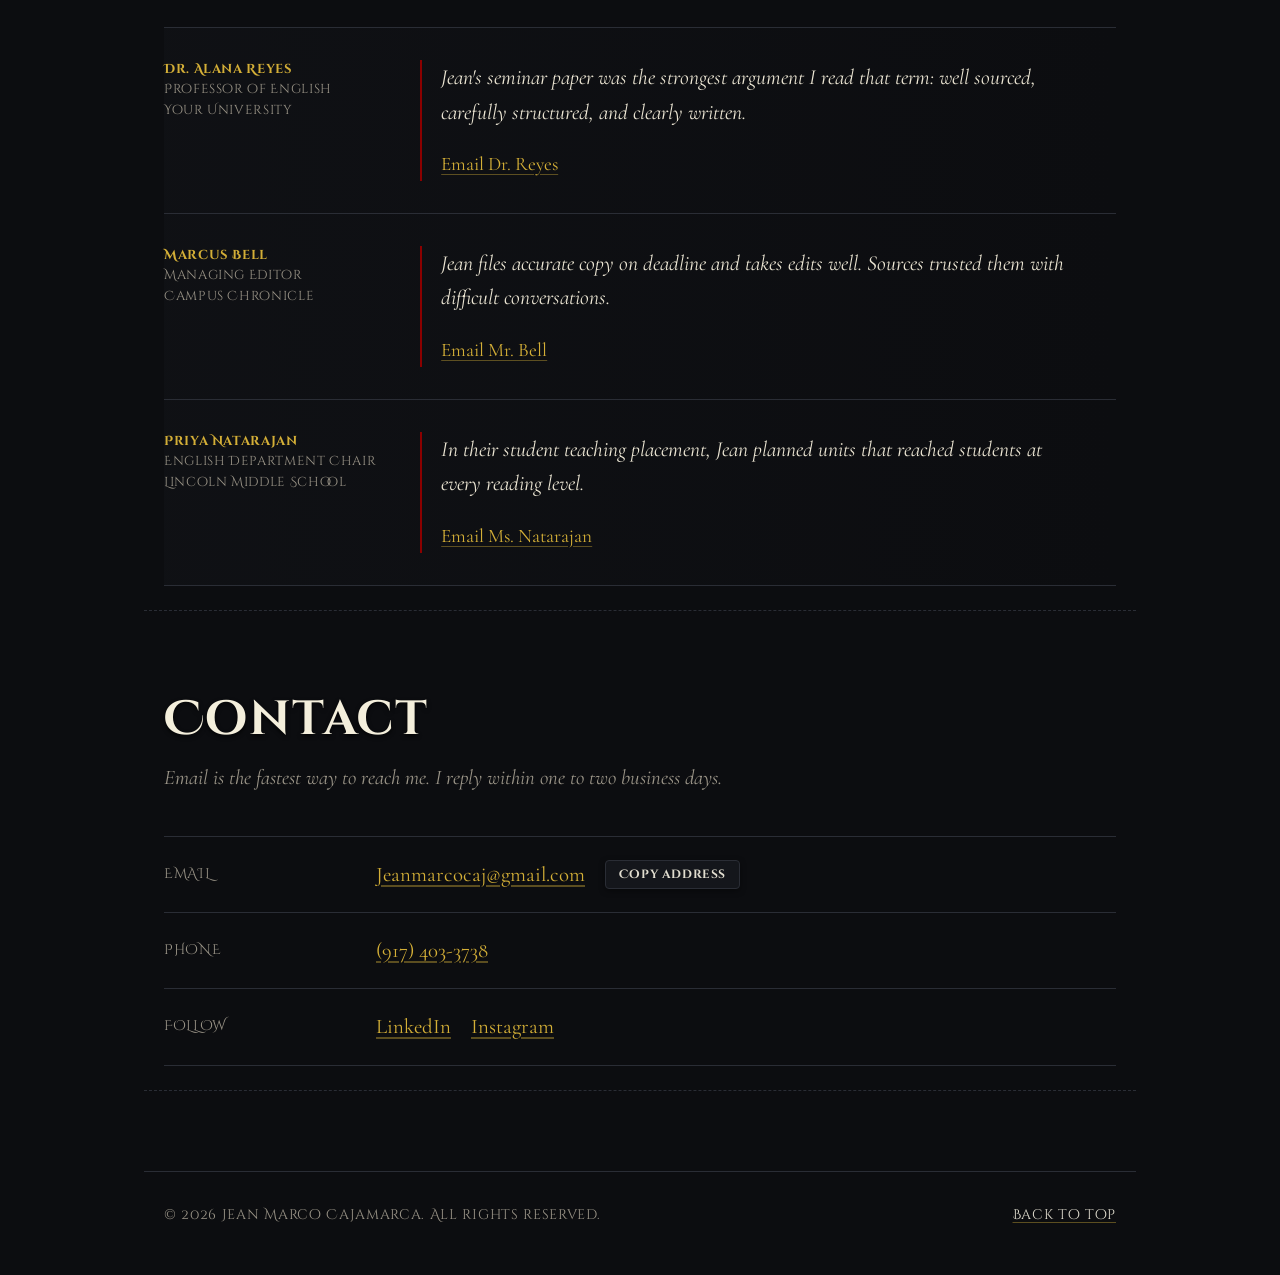
==== commit f48ff5b9: "Add files via upload" ====
--- a/index.html
+++ b/index.html
@@ -42,6 +42,19 @@
       </div>
     </section>
 
+    <section id="about" aria-labelledby="about-h">
+      <h2 id="about-h">About</h2>
+        <p class="section-intro">Click the button below to view my background and story.</p>
+        <p>
+        <a class="btn primary" href="pages/about.html" download>Download Bio</a>
+        <button type="button" class="btn" id="about-toggle" aria-expanded="false" aria-controls="about-preview">About JMC</button>
+        </p>
+          <div id="about-preview" class="about-preview" hidden>
+          <iframe title="Jean Marco About preview" src="" data-src="pages/about.html"></iframe>
+          <p class="note">If the preview does not load, <a href="pages/about.html" target="_blank">open the About page directly</a>.</p>
+          </div>
+    </section>
+
     <section id="writing" aria-labelledby="writing-h">
       <h2 id="writing-h">Writing</h2>
       <p class="section-intro">Articles, columns, essays, fiction, and projects. Sample entries below; replace them with your own.</p>
--- a/styles.css
+++ b/styles.css
@@ -130,7 +130,7 @@
 .btn.primary { background: var(--crimson); border-color: var(--crimson-glow); color: #fff; }
 .btn.primary:hover { background: #600000; border-color: #ff4d4d; }
 .btn.small { padding: 0.35rem 0.8rem; font-size: 0.75rem; }
-.hero-actions .btn, #cv p .btn { margin-right: 0.5rem; margin-bottom: 0.5rem; }
+.hero-actions .btn, #cv p .btn, #about p .btn { margin-right: 0.5rem; margin-bottom: 0.5rem; }
 
 /* Writing and references share one structure: a margin column and a text column */
 .filters { margin-bottom: 1rem; display: flex; flex-wrap: wrap; gap: 0.5rem; }
@@ -153,9 +153,16 @@
 blockquote { margin: 0; border-left: 2px solid var(--crimson); padding-left: 1.2rem; }
 blockquote p { font-size: 1.35rem; line-height: 1.6; font-style: italic; color: #eae4d2; }
 
-/* CV */
-.cv-preview { margin-top: 1.5rem; }
-.cv-preview iframe { width: 100%; height: 70vh; min-height: 30rem; border: 1px solid var(--rule); background: var(--surface); }
+/* CV & About Inline Previews */
+.cv-preview, .about-preview { margin-top: 1.5rem; }
+.cv-preview iframe, .about-preview iframe { 
+  width: 100%; 
+  height: 70vh; 
+  min-height: 30rem; 
+  border: 1px solid var(--rule); 
+  background: var(--surface); 
+  border-radius: 4px;
+}
 .note { font-family: var(--gothic); font-size: 0.85rem; color: var(--muted); margin-top: 0.75rem; letter-spacing: 0.03em; }
 
 /* Contact */
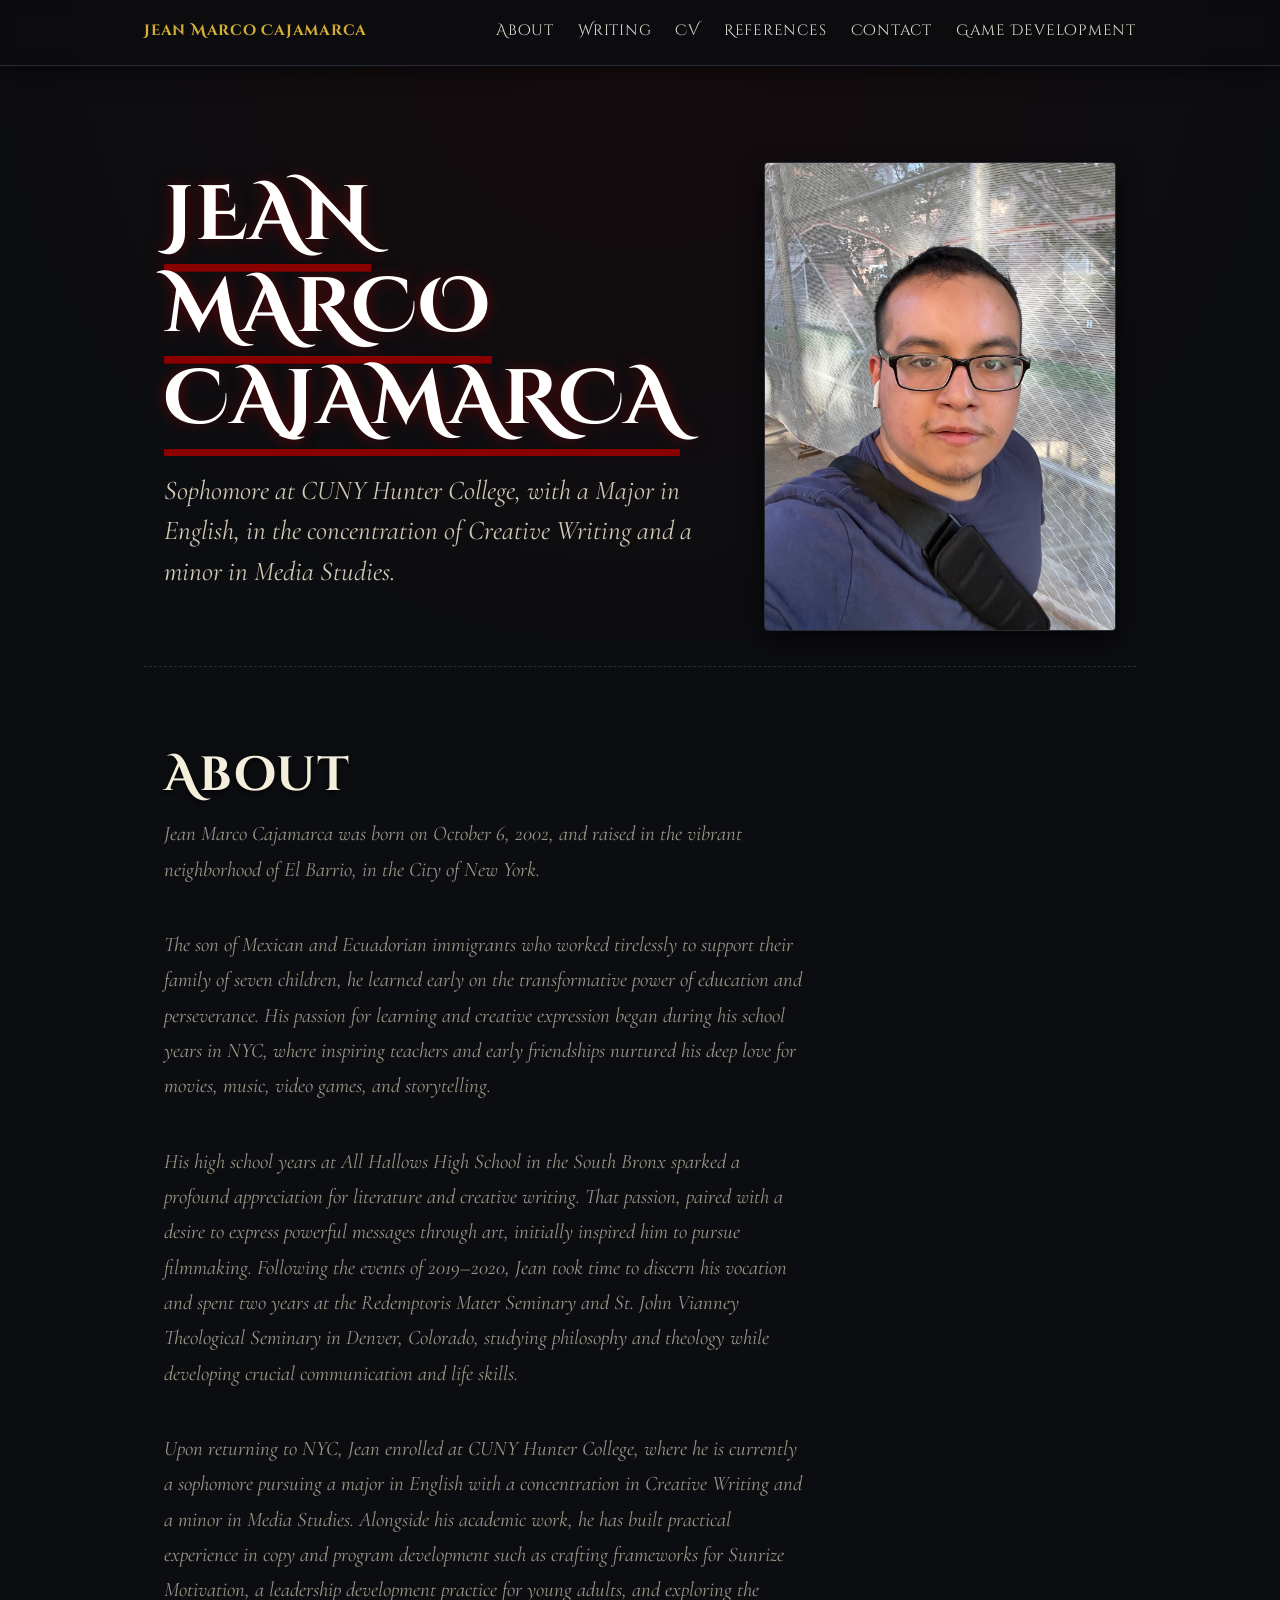
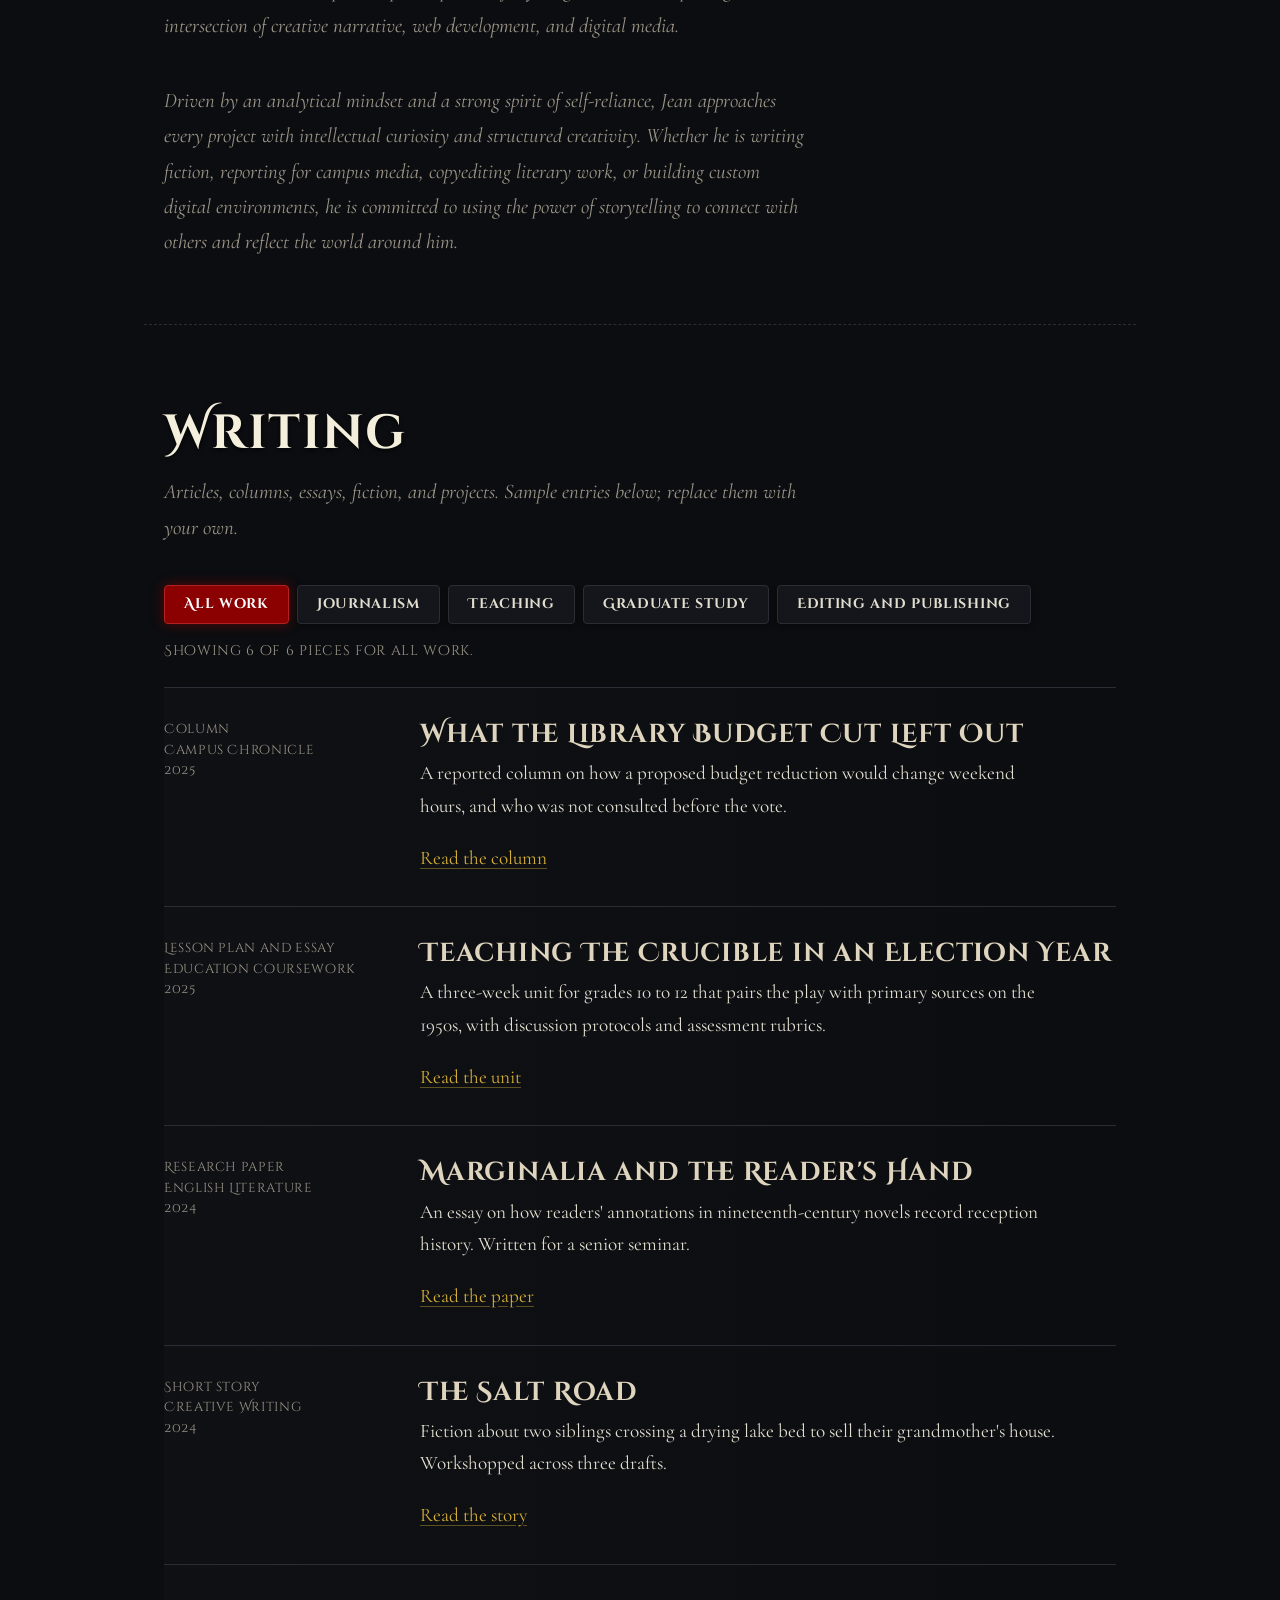
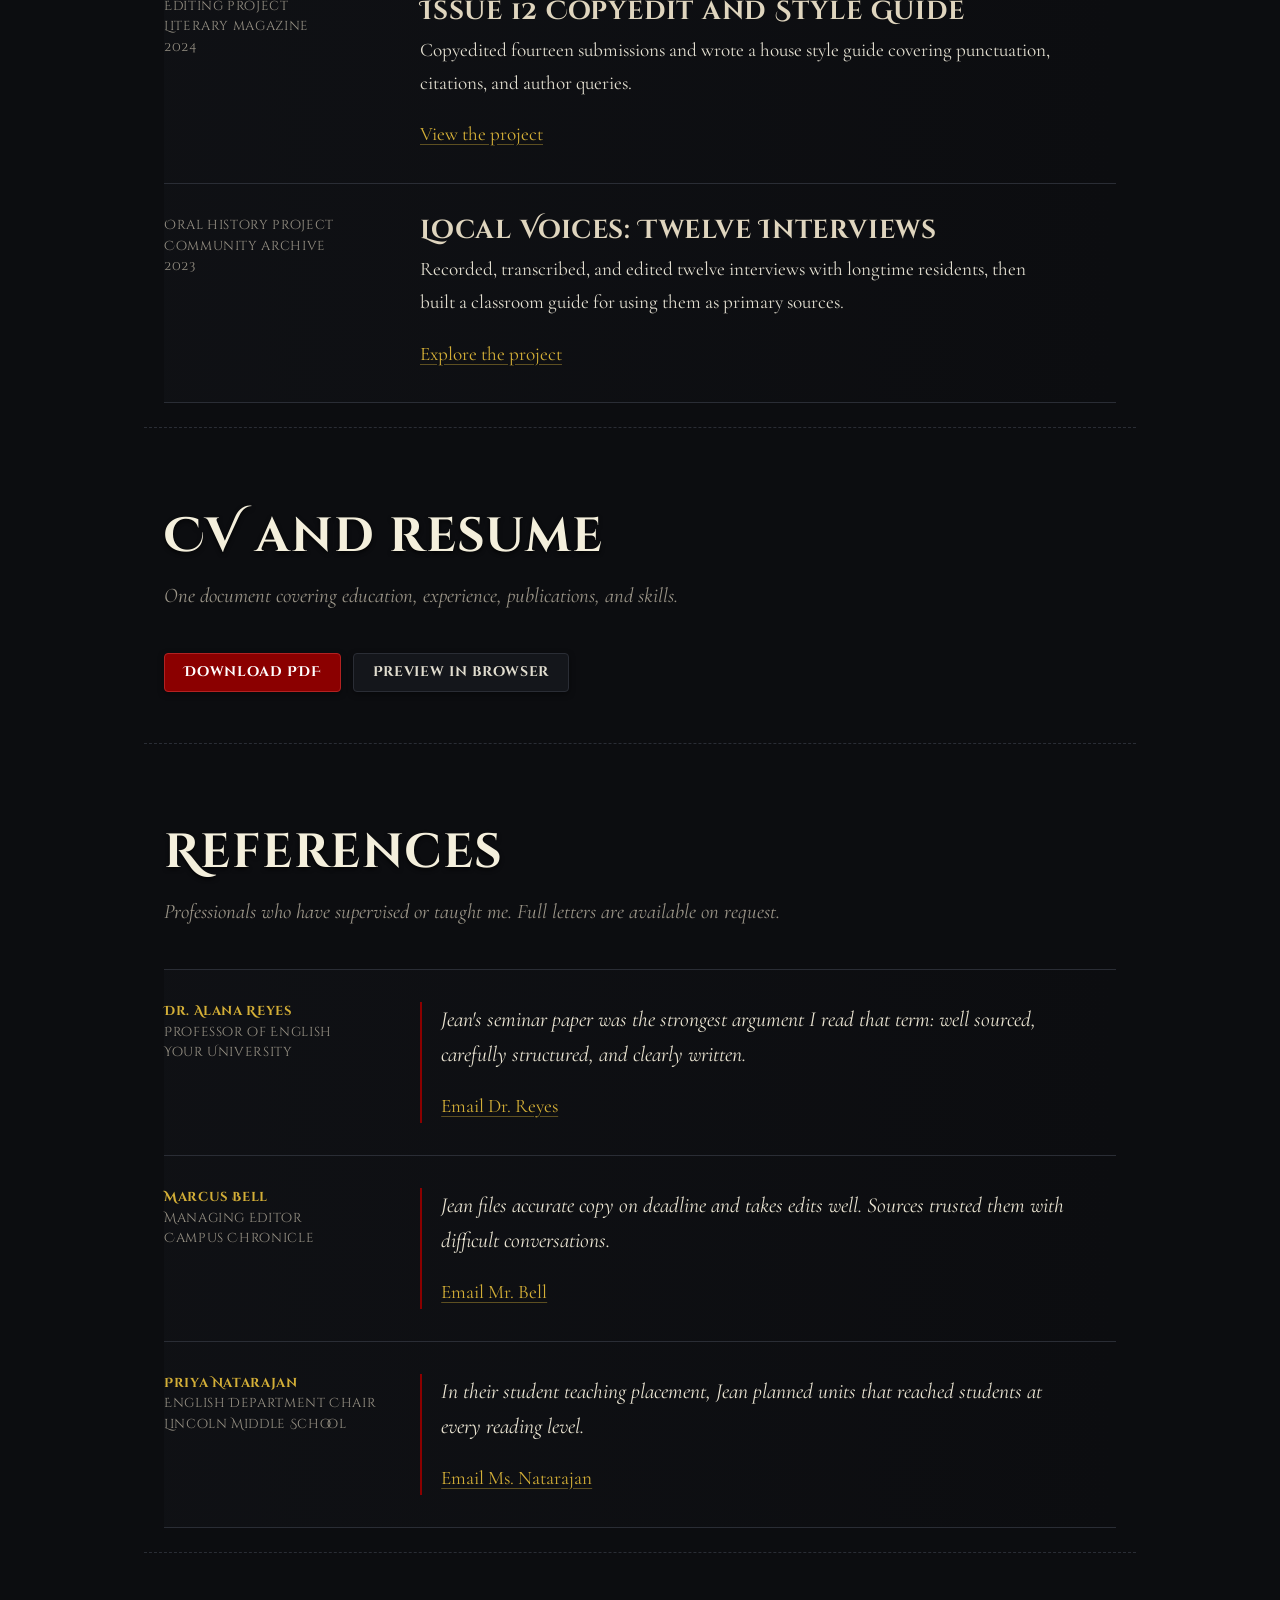
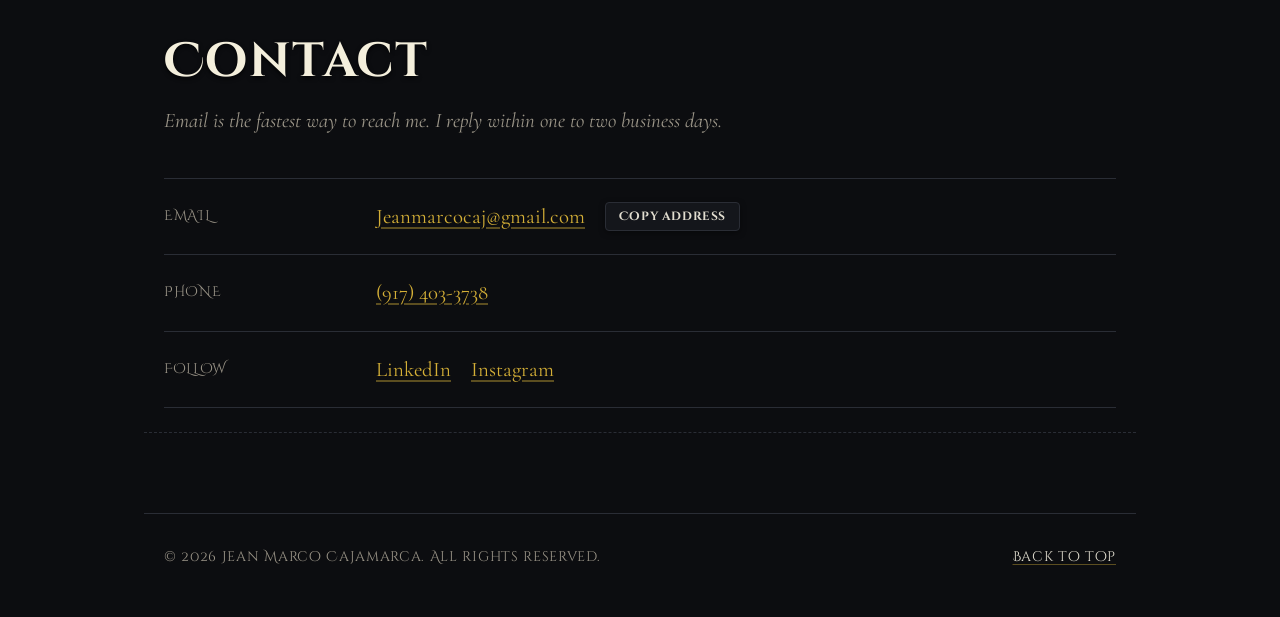
==== commit c16e29a1: "Add files via upload" ====
--- a/index.html
+++ b/index.html
@@ -44,15 +44,11 @@
 
     <section id="about" aria-labelledby="about-h">
       <h2 id="about-h">About</h2>
-        <p class="section-intro">Click the button below to view my background and story.</p>
-        <p>
-        <a class="btn primary" href="pages/about.html" download>Download Bio</a>
-        <button type="button" class="btn" id="about-toggle" aria-expanded="false" aria-controls="about-preview">About JMC</button>
-        </p>
-          <div id="about-preview" class="about-preview" hidden>
-          <iframe title="Jean Marco About preview" src="" data-src="pages/about.html"></iframe>
-          <p class="note">If the preview does not load, <a href="pages/about.html" target="_blank">open the About page directly</a>.</p>
-          </div>
+        <p class="section-intro">Jean Marco Cajamarca was born on October 6, 2002, and raised in the vibrant neighborhood of El Barrio, in the City of New York.</p>
+        <p class="section-intro">The son of Mexican and Ecuadorian immigrants who worked tirelessly to support their family of seven children, he learned early on the transformative power of education and perseverance. His passion for learning and creative expression began during his school years in NYC, where inspiring teachers and early friendships nurtured his deep love for movies, music, video games, and storytelling.</p>
+        <p class="section-intro">His high school years at All Hallows High School in the South Bronx sparked a profound appreciation for literature and creative writing. That passion, paired with a desire to express powerful messages through art, initially inspired him to pursue filmmaking. Following the events of 2019–2020, Jean took time to discern his vocation and spent two years at the Redemptoris Mater Seminary and St. John Vianney Theological Seminary in Denver, Colorado, studying philosophy and theology while developing crucial communication and life skills.</p>
+        <p class="section-intro">Upon returning to NYC, Jean enrolled at CUNY Hunter College, where he is currently a sophomore pursuing a major in English with a concentration in Creative Writing and a minor in Media Studies. Alongside his academic work, he has built practical experience in copy and program development such as crafting frameworks for Sunrize Motivation, a leadership development practice for young adults, and exploring the intersection of creative narrative, web development, and digital media.</p>
+        <p class="section-intro">Driven by an analytical mindset and a strong spirit of self-reliance, Jean approaches every project with intellectual curiosity and structured creativity. Whether he is writing fiction, reporting for campus media, copyediting literary work, or building custom digital environments, he is committed to using the power of storytelling to connect with others and reflect the world around him.</p>
     </section>
 
     <section id="writing" aria-labelledby="writing-h">
--- a/styles.css
+++ b/styles.css
@@ -130,7 +130,7 @@
 .btn.primary { background: var(--crimson); border-color: var(--crimson-glow); color: #fff; }
 .btn.primary:hover { background: #600000; border-color: #ff4d4d; }
 .btn.small { padding: 0.35rem 0.8rem; font-size: 0.75rem; }
-.hero-actions .btn, #cv p .btn, #about p .btn { margin-right: 0.5rem; margin-bottom: 0.5rem; }
+.hero-actions .btn, #cv p .btn { margin-right: 0.5rem; margin-bottom: 0.5rem; }
 
 /* Writing and references share one structure: a margin column and a text column */
 .filters { margin-bottom: 1rem; display: flex; flex-wrap: wrap; gap: 0.5rem; }
@@ -153,16 +153,9 @@
 blockquote { margin: 0; border-left: 2px solid var(--crimson); padding-left: 1.2rem; }
 blockquote p { font-size: 1.35rem; line-height: 1.6; font-style: italic; color: #eae4d2; }
 
-/* CV & About Inline Previews */
-.cv-preview, .about-preview { margin-top: 1.5rem; }
-.cv-preview iframe, .about-preview iframe { 
-  width: 100%; 
-  height: 70vh; 
-  min-height: 30rem; 
-  border: 1px solid var(--rule); 
-  background: var(--surface); 
-  border-radius: 4px;
-}
+/* CV */
+.cv-preview { margin-top: 1.5rem; }
+.cv-preview iframe { width: 100%; height: 70vh; min-height: 30rem; border: 1px solid var(--rule); background: var(--surface); }
 .note { font-family: var(--gothic); font-size: 0.85rem; color: var(--muted); margin-top: 0.75rem; letter-spacing: 0.03em; }
 
 /* Contact */
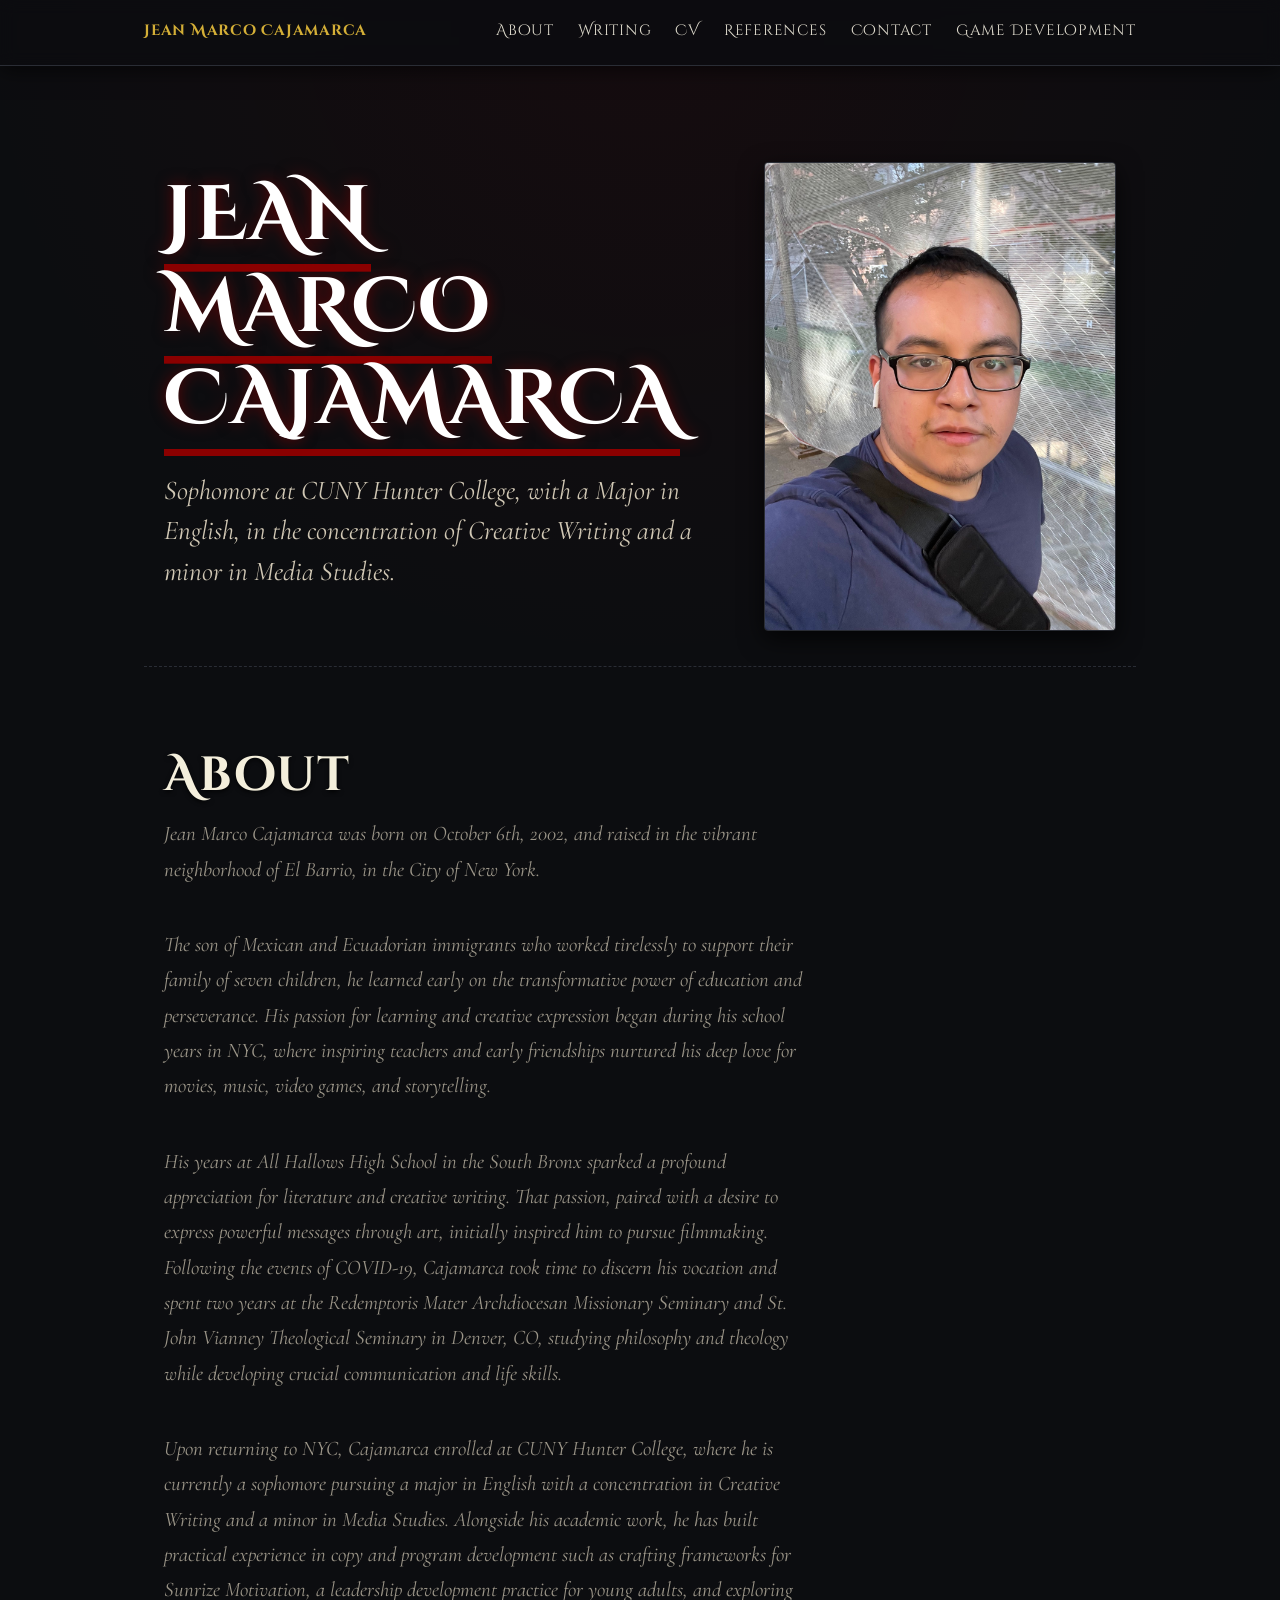
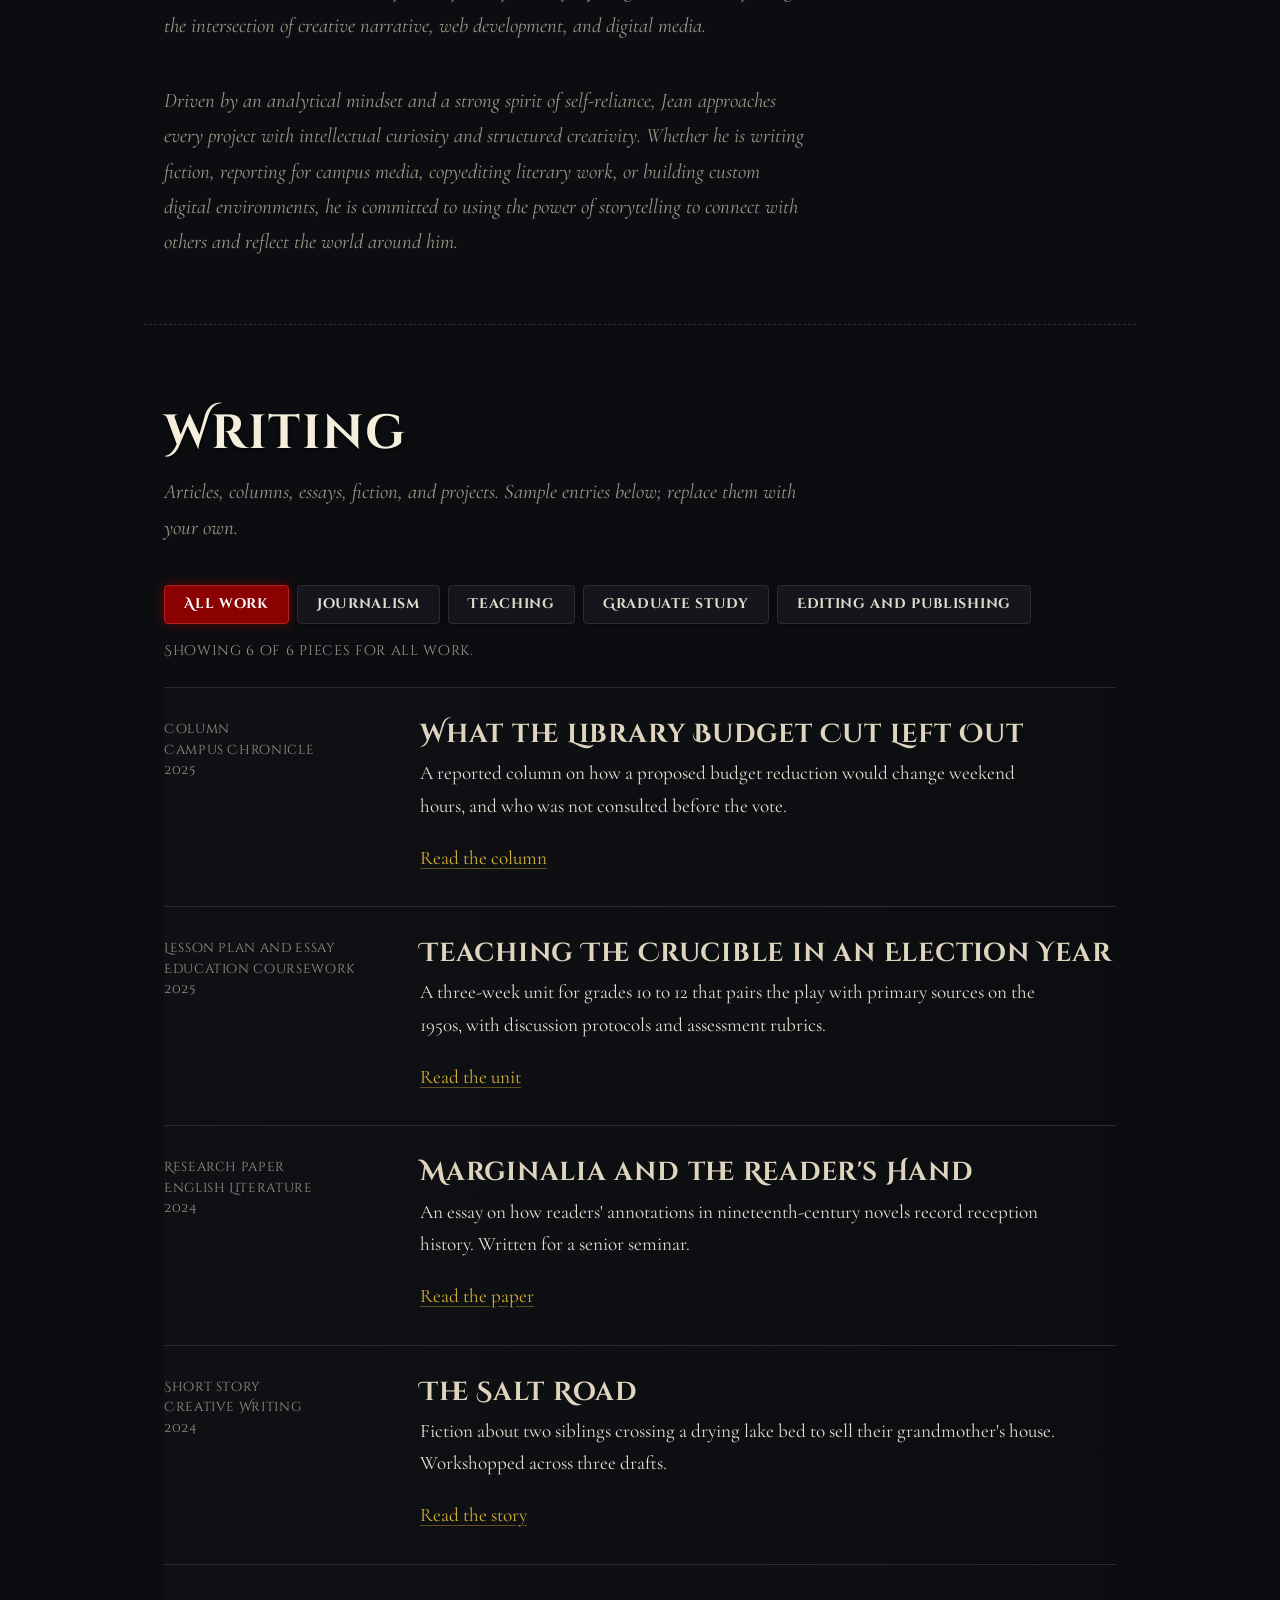
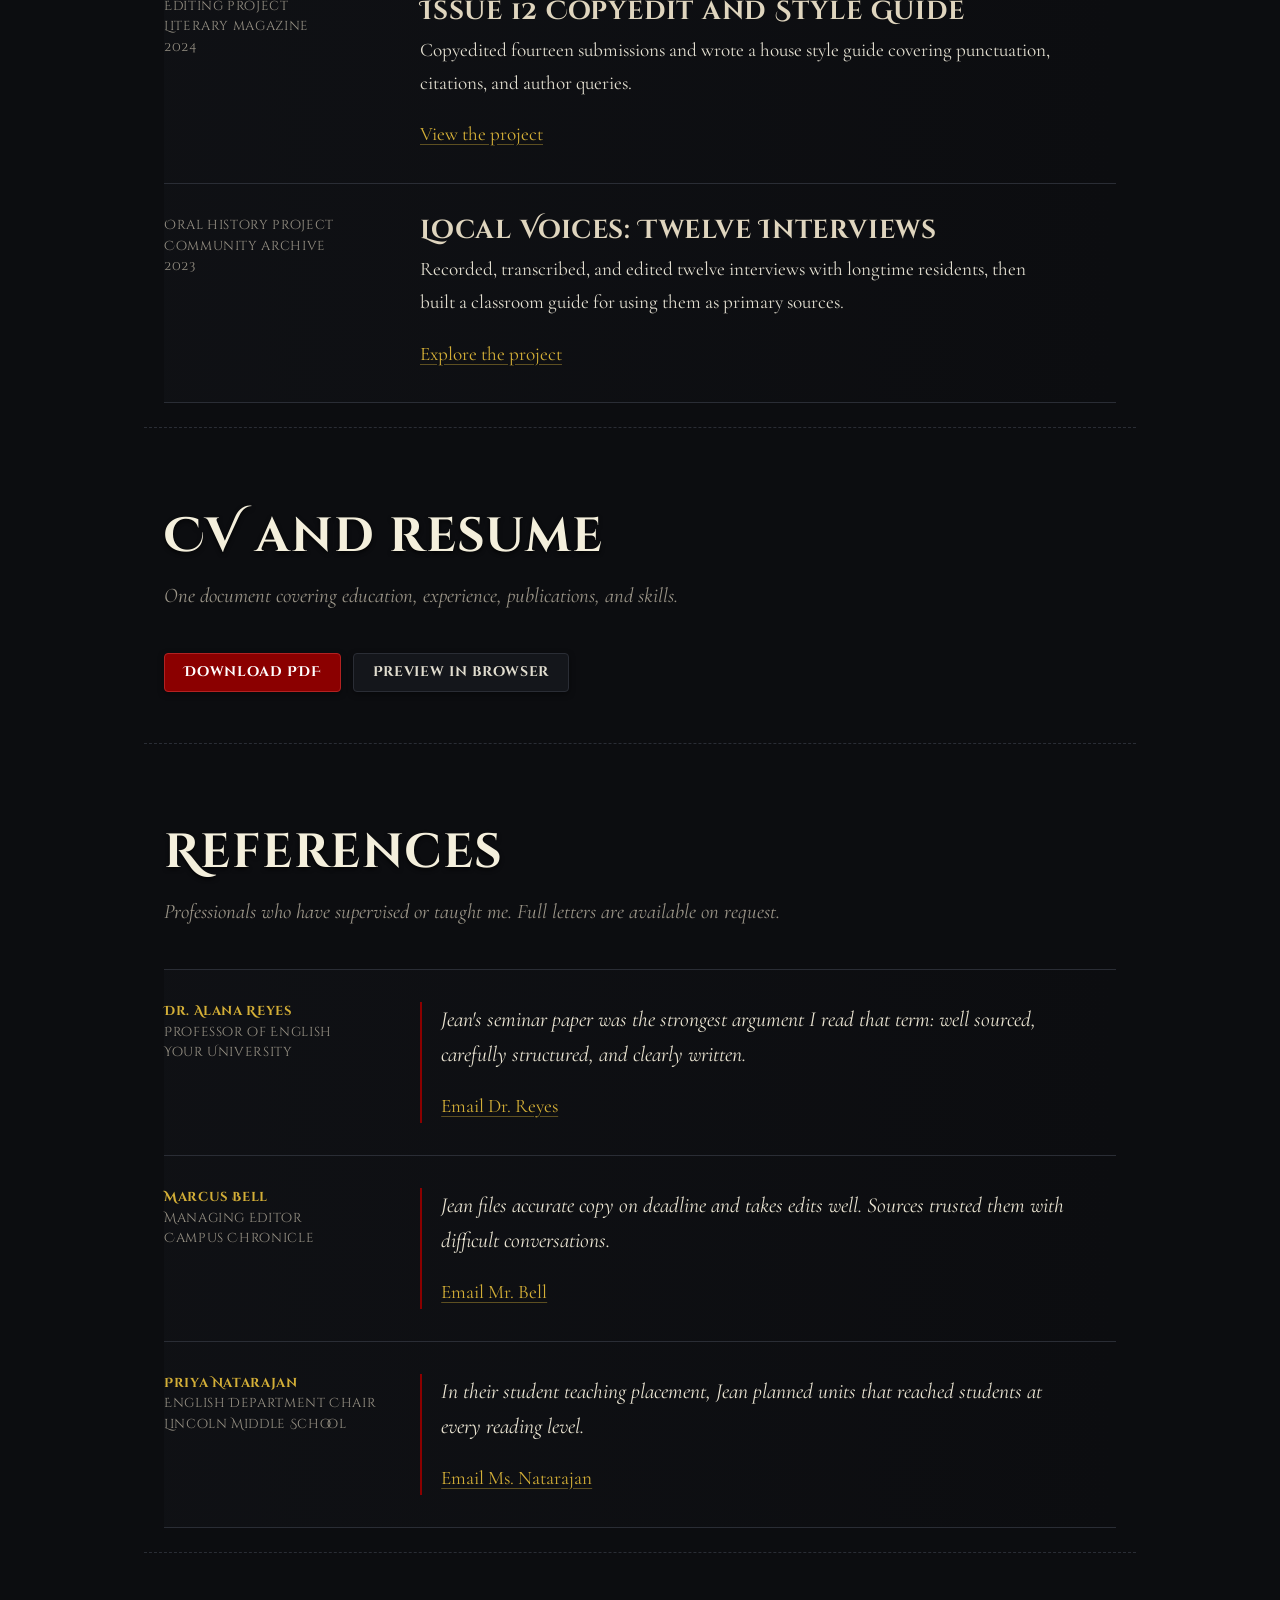
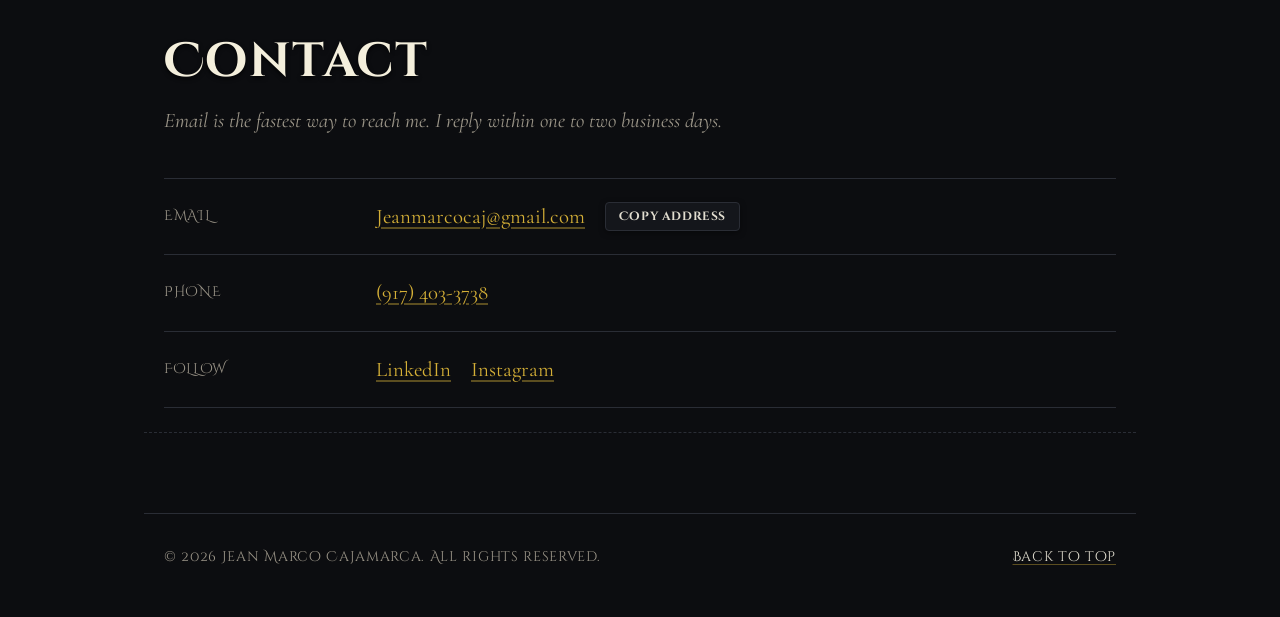
==== commit 09add758: "Add files via upload" ====
--- a/index.html
+++ b/index.html
@@ -44,10 +44,10 @@
 
     <section id="about" aria-labelledby="about-h">
       <h2 id="about-h">About</h2>
-        <p class="section-intro">Jean Marco Cajamarca was born on October 6, 2002, and raised in the vibrant neighborhood of El Barrio, in the City of New York.</p>
+        <p class="section-intro">Jean Marco Cajamarca was born on October 6th, 2002, and raised in the vibrant neighborhood of El Barrio, in the City of New York.</p>
         <p class="section-intro">The son of Mexican and Ecuadorian immigrants who worked tirelessly to support their family of seven children, he learned early on the transformative power of education and perseverance. His passion for learning and creative expression began during his school years in NYC, where inspiring teachers and early friendships nurtured his deep love for movies, music, video games, and storytelling.</p>
-        <p class="section-intro">His high school years at All Hallows High School in the South Bronx sparked a profound appreciation for literature and creative writing. That passion, paired with a desire to express powerful messages through art, initially inspired him to pursue filmmaking. Following the events of 2019–2020, Jean took time to discern his vocation and spent two years at the Redemptoris Mater Seminary and St. John Vianney Theological Seminary in Denver, Colorado, studying philosophy and theology while developing crucial communication and life skills.</p>
-        <p class="section-intro">Upon returning to NYC, Jean enrolled at CUNY Hunter College, where he is currently a sophomore pursuing a major in English with a concentration in Creative Writing and a minor in Media Studies. Alongside his academic work, he has built practical experience in copy and program development such as crafting frameworks for Sunrize Motivation, a leadership development practice for young adults, and exploring the intersection of creative narrative, web development, and digital media.</p>
+        <p class="section-intro">His years at All Hallows High School in the South Bronx sparked a profound appreciation for literature and creative writing. That passion, paired with a desire to express powerful messages through art, initially inspired him to pursue filmmaking. Following the events of COVID-19, Cajamarca took time to discern his vocation and spent two years at the Redemptoris Mater Archdiocesan Missionary Seminary and St. John Vianney Theological Seminary in Denver, CO, studying philosophy and theology while developing crucial communication and life skills.</p>
+        <p class="section-intro">Upon returning to NYC, Cajamarca enrolled at CUNY Hunter College, where he is currently a sophomore pursuing a major in English with a concentration in Creative Writing and a minor in Media Studies. Alongside his academic work, he has built practical experience in copy and program development such as crafting frameworks for Sunrize Motivation, a leadership development practice for young adults, and exploring the intersection of creative narrative, web development, and digital media.</p>
         <p class="section-intro">Driven by an analytical mindset and a strong spirit of self-reliance, Jean approaches every project with intellectual curiosity and structured creativity. Whether he is writing fiction, reporting for campus media, copyediting literary work, or building custom digital environments, he is committed to using the power of storytelling to connect with others and reflect the world around him.</p>
     </section>
 
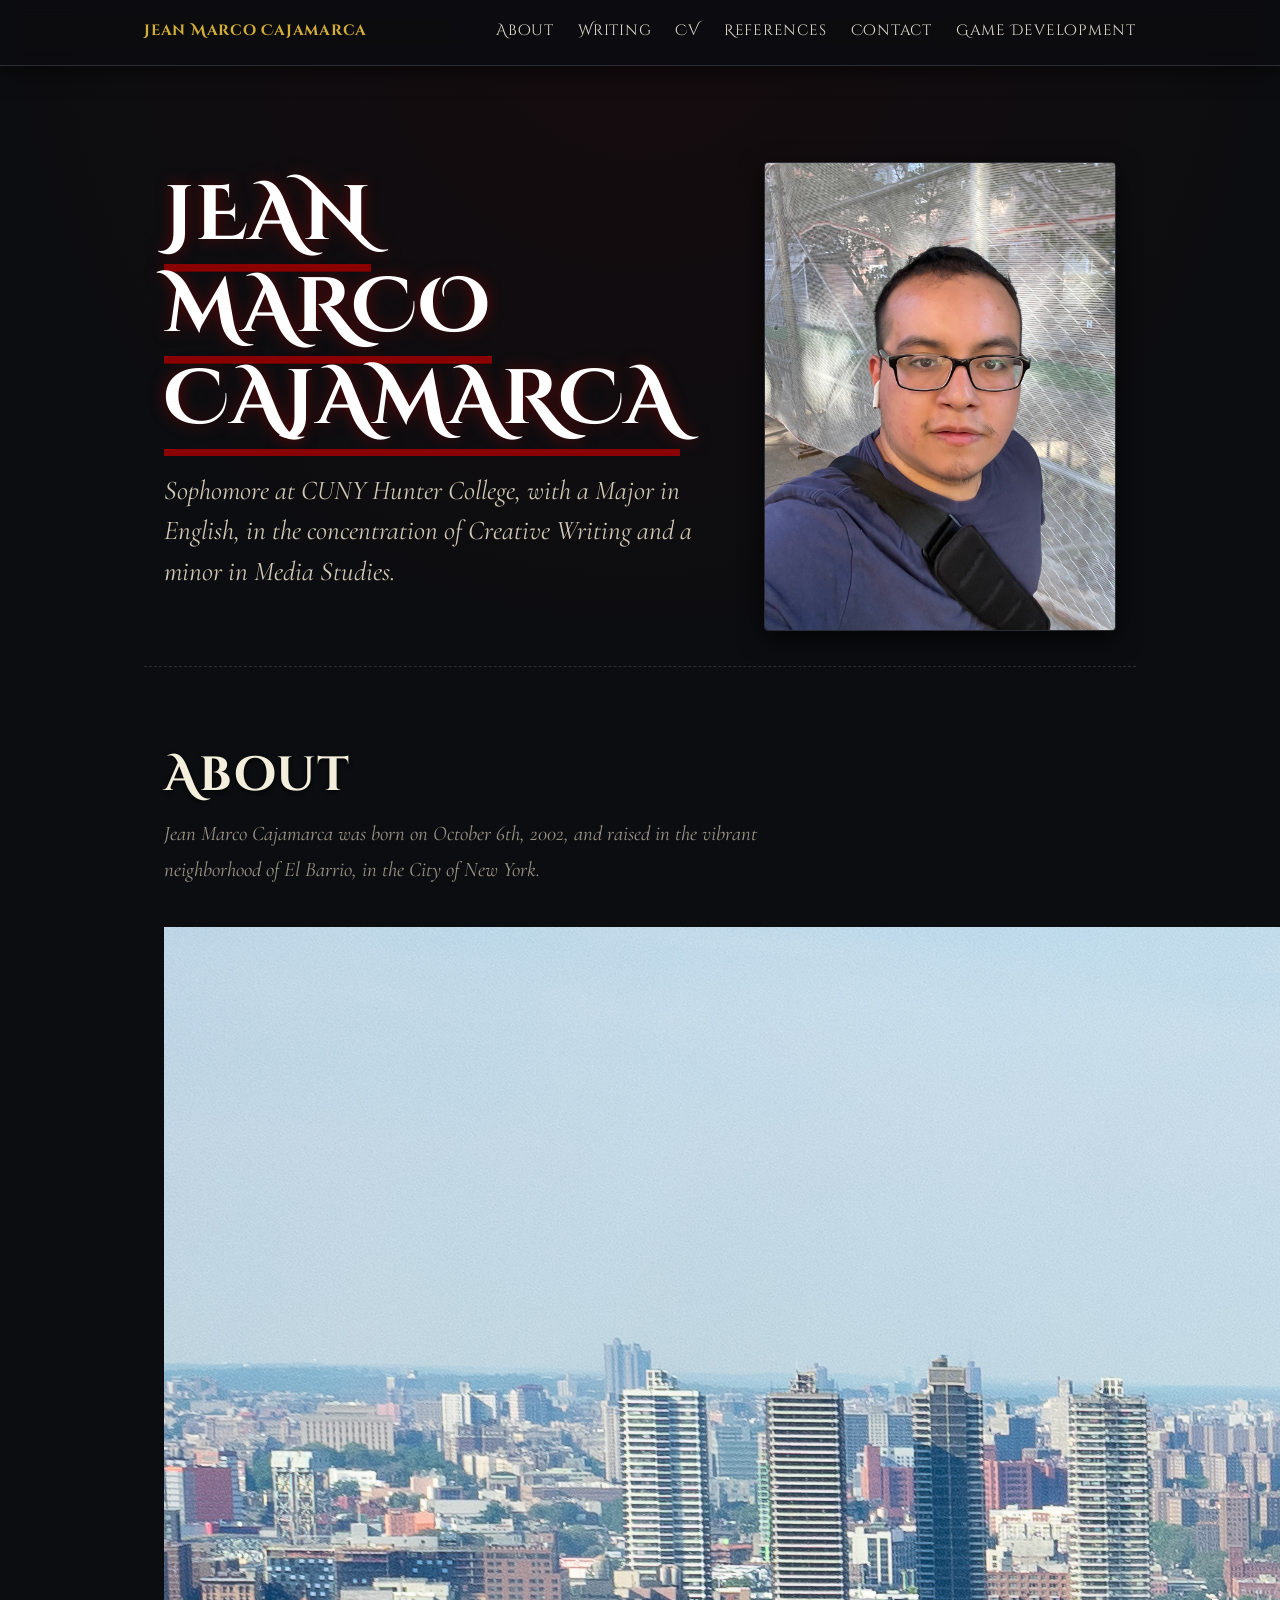
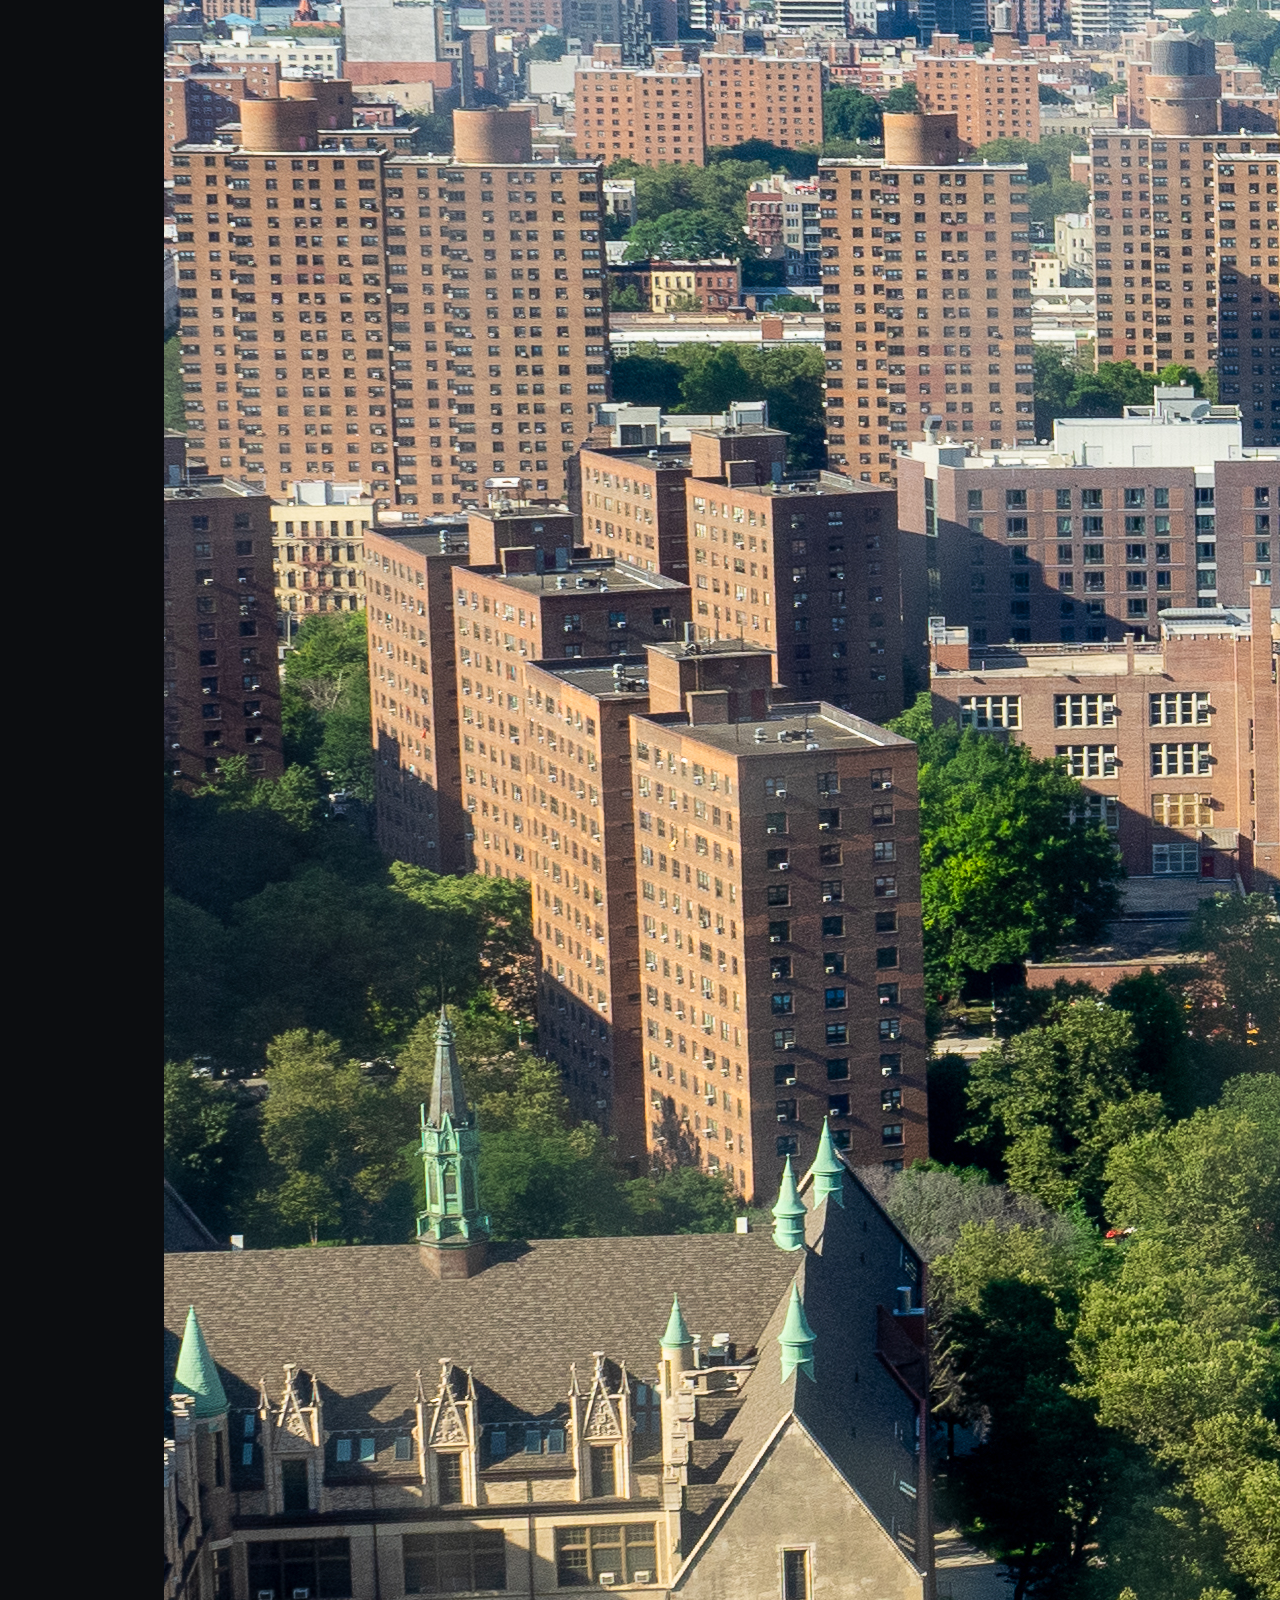
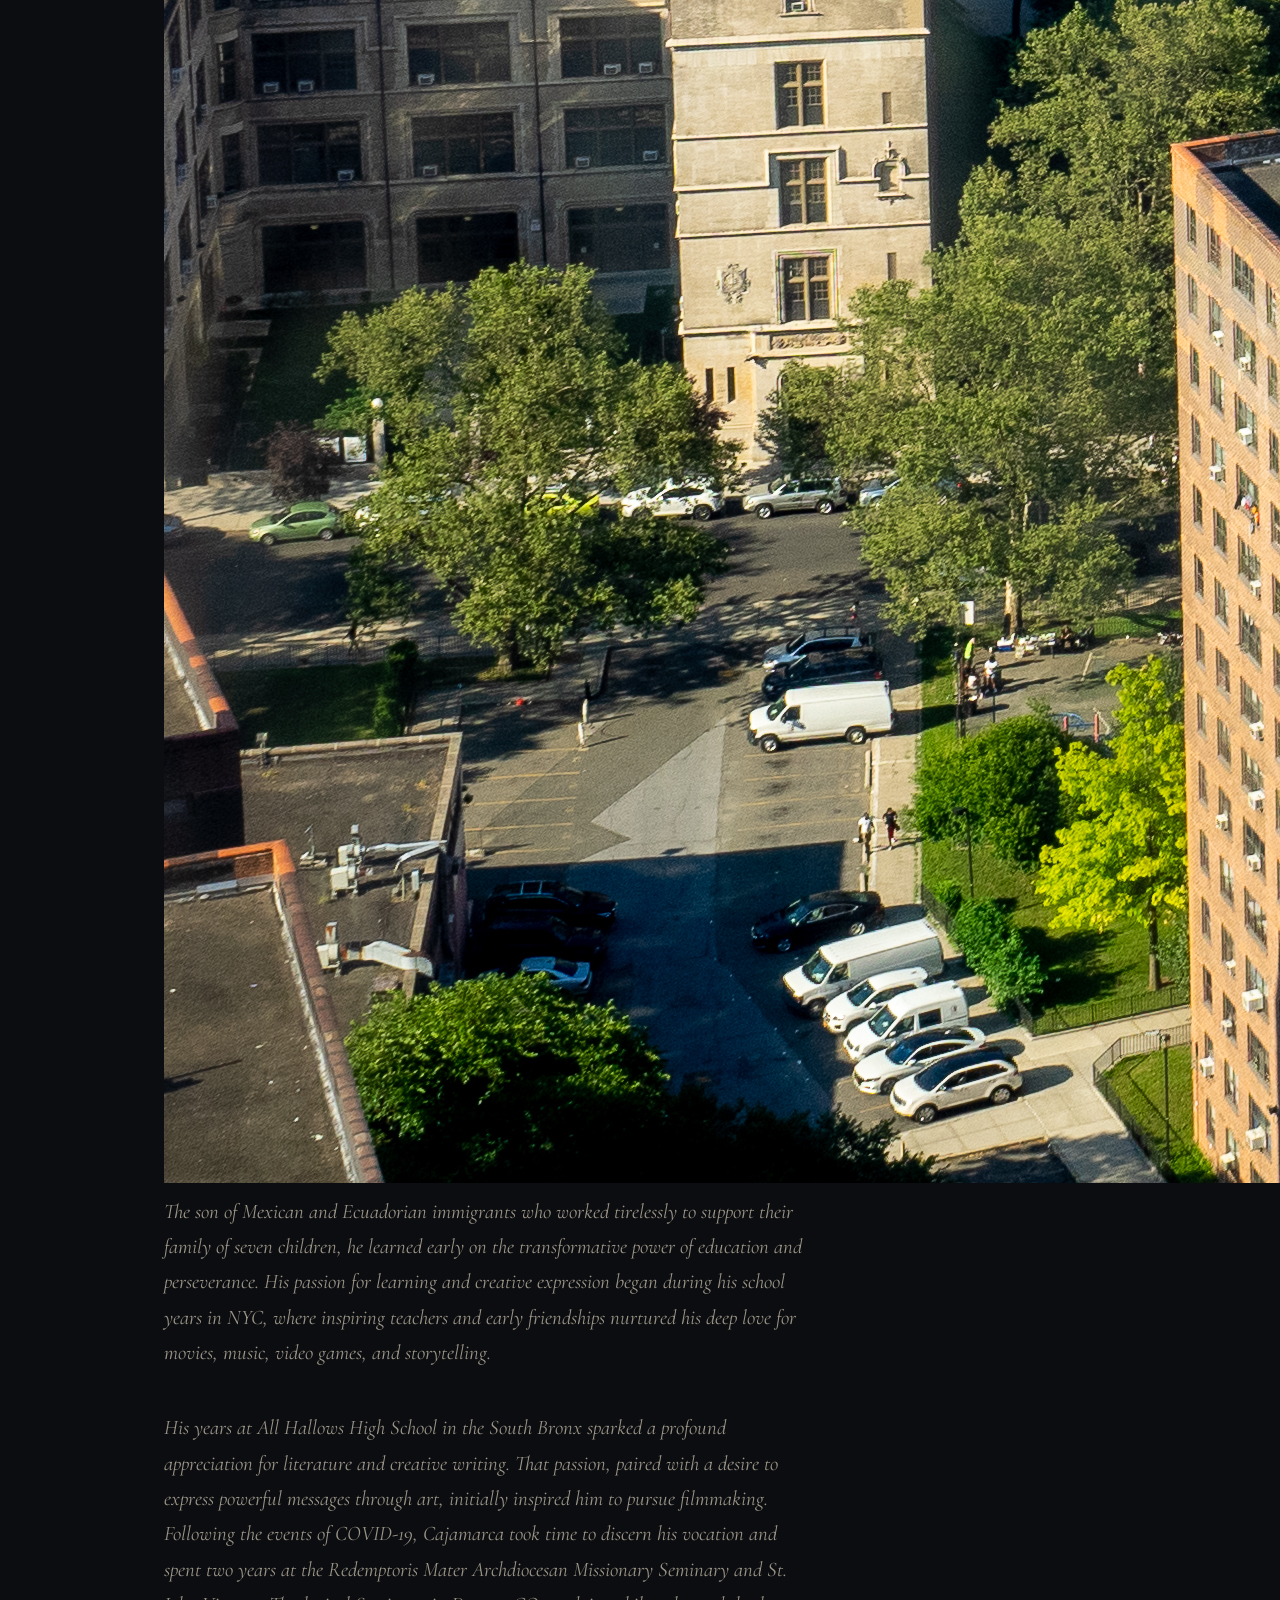
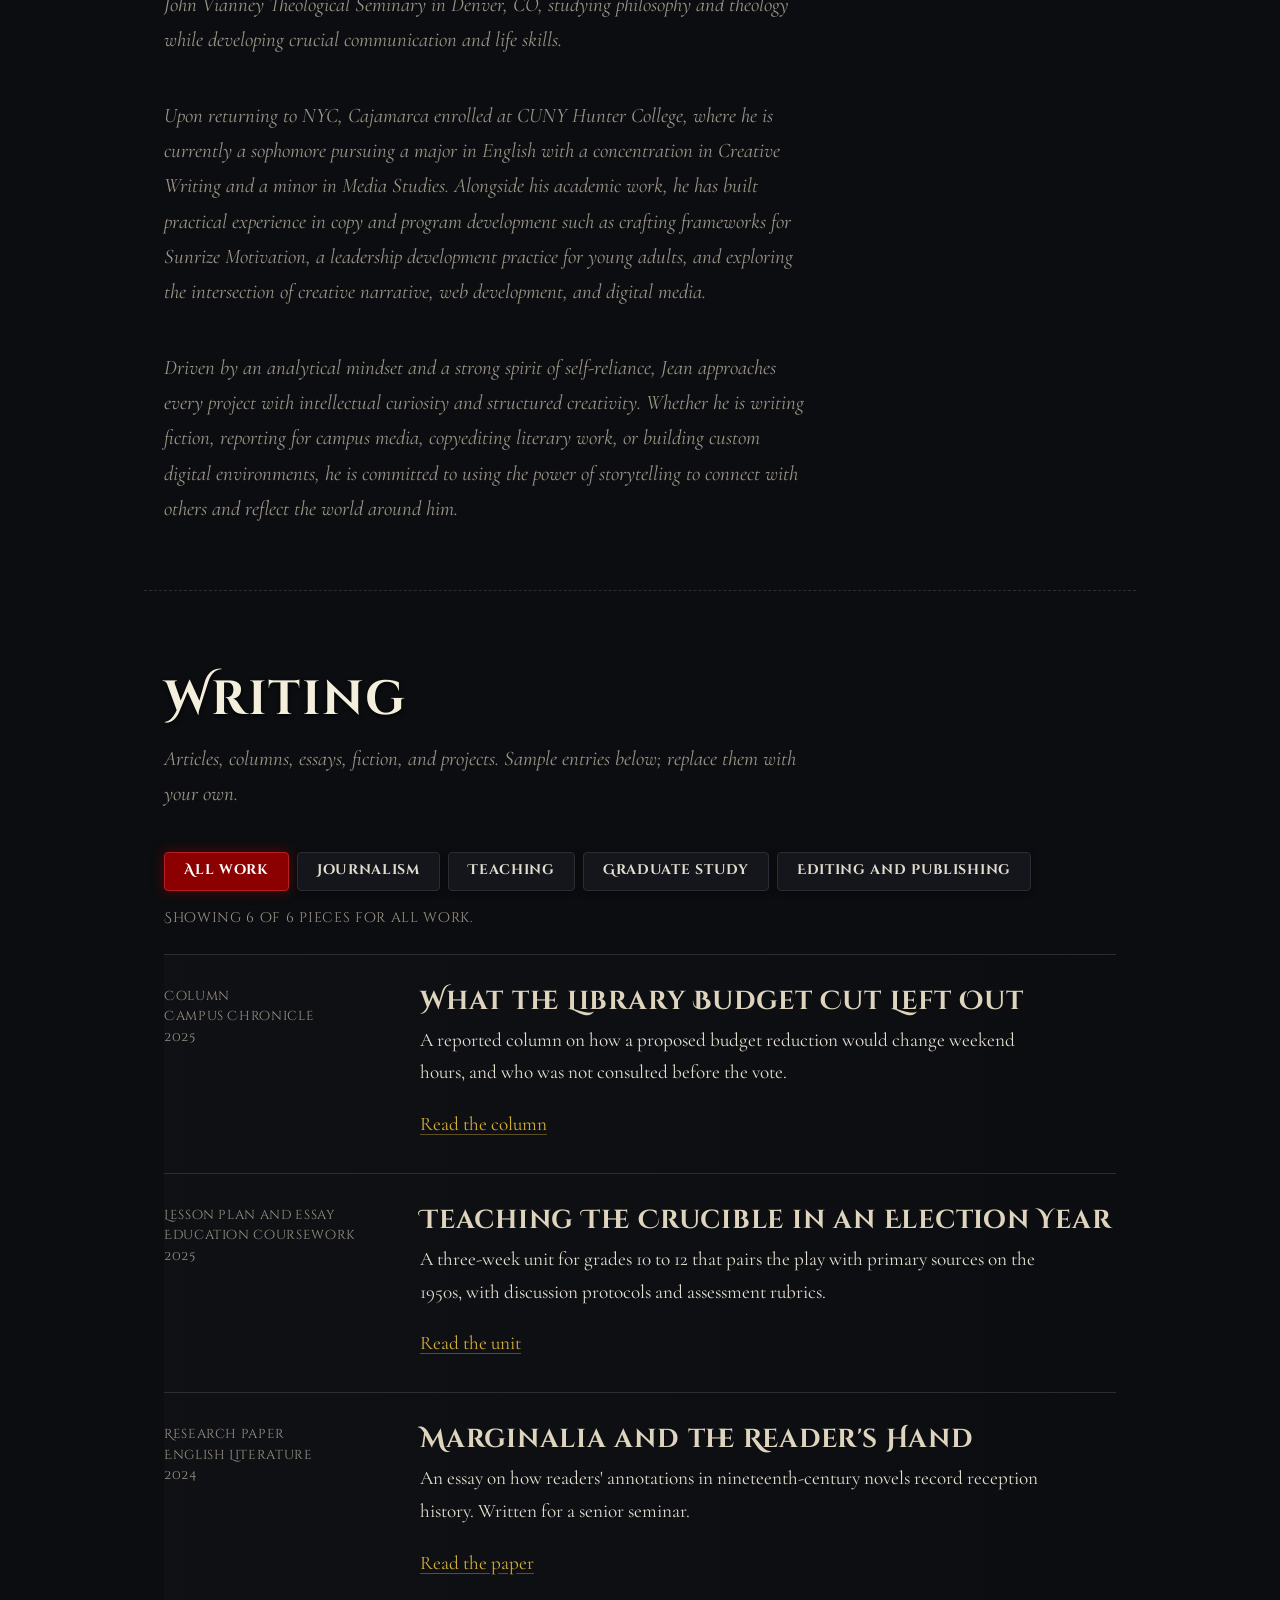
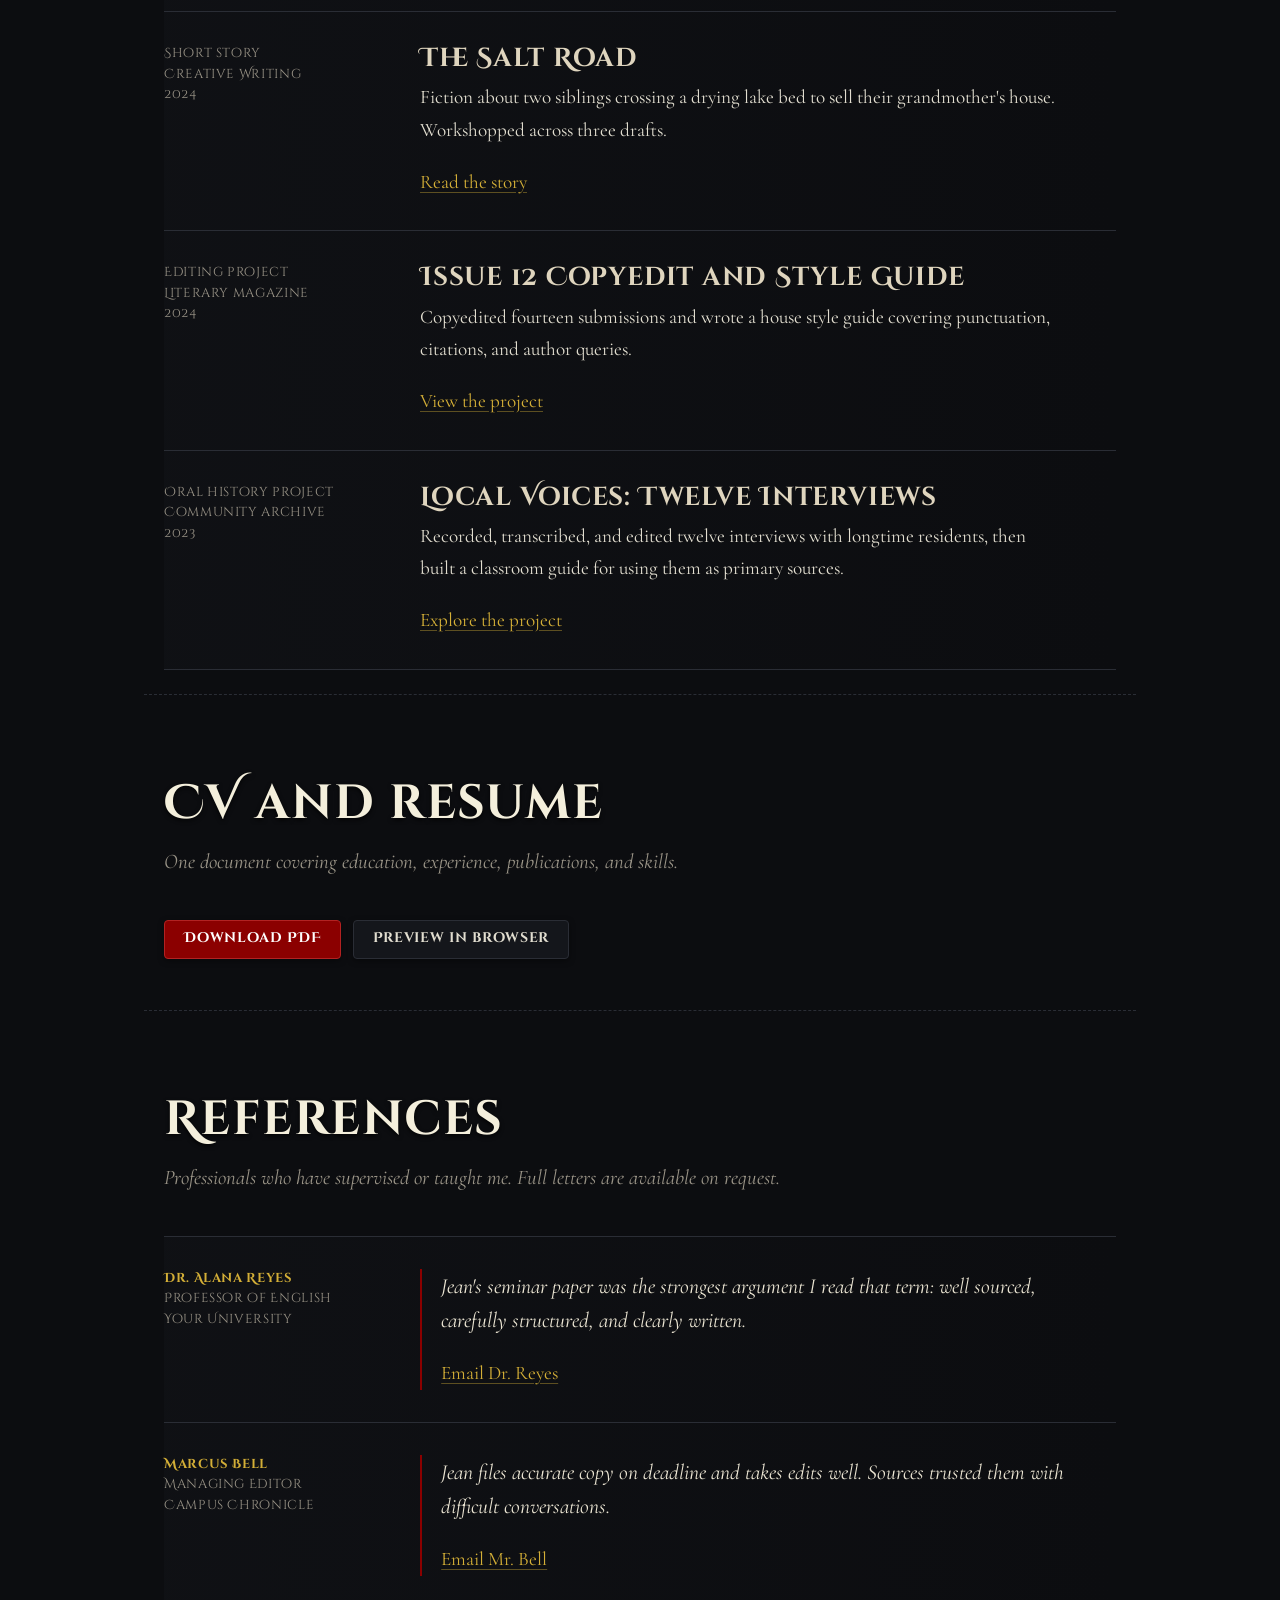
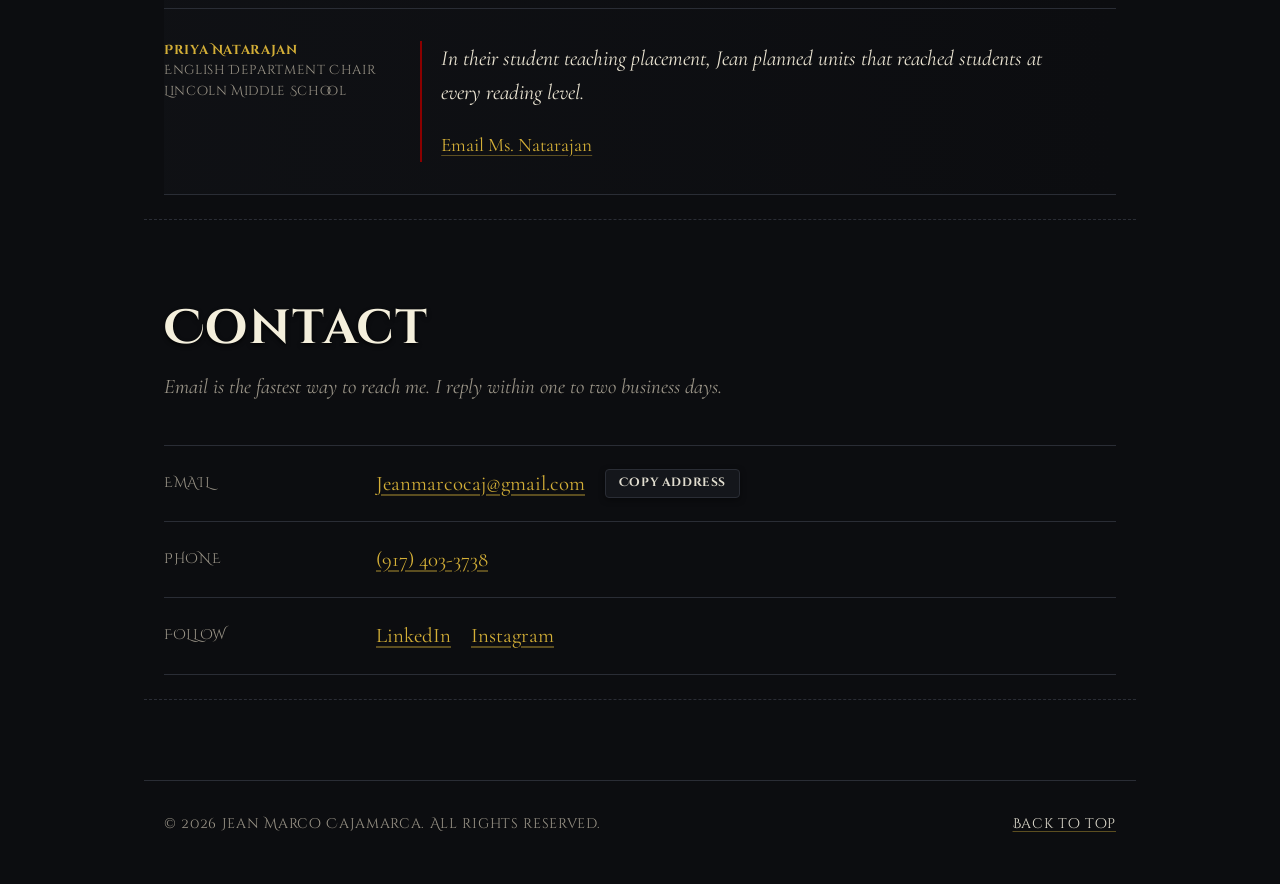
==== commit ea59e051: "Refactor about section layout and content" ====
--- a/index.html
+++ b/index.html
@@ -44,11 +44,18 @@
 
     <section id="about" aria-labelledby="about-h">
       <h2 id="about-h">About</h2>
-        <p class="section-intro">Jean Marco Cajamarca was born on October 6th, 2002, and raised in the vibrant neighborhood of El Barrio, in the City of New York.</p>
-        <p class="section-intro">The son of Mexican and Ecuadorian immigrants who worked tirelessly to support their family of seven children, he learned early on the transformative power of education and perseverance. His passion for learning and creative expression began during his school years in NYC, where inspiring teachers and early friendships nurtured his deep love for movies, music, video games, and storytelling.</p>
-        <p class="section-intro">His years at All Hallows High School in the South Bronx sparked a profound appreciation for literature and creative writing. That passion, paired with a desire to express powerful messages through art, initially inspired him to pursue filmmaking. Following the events of COVID-19, Cajamarca took time to discern his vocation and spent two years at the Redemptoris Mater Archdiocesan Missionary Seminary and St. John Vianney Theological Seminary in Denver, CO, studying philosophy and theology while developing crucial communication and life skills.</p>
-        <p class="section-intro">Upon returning to NYC, Cajamarca enrolled at CUNY Hunter College, where he is currently a sophomore pursuing a major in English with a concentration in Creative Writing and a minor in Media Studies. Alongside his academic work, he has built practical experience in copy and program development such as crafting frameworks for Sunrize Motivation, a leadership development practice for young adults, and exploring the intersection of creative narrative, web development, and digital media.</p>
-        <p class="section-intro">Driven by an analytical mindset and a strong spirit of self-reliance, Jean approaches every project with intellectual curiosity and structured creativity. Whether he is writing fiction, reporting for campus media, copyediting literary work, or building custom digital environments, he is committed to using the power of storytelling to connect with others and reflect the world around him.</p>
+      <div class="about-grid">
+        <div class="about-text">
+          <p class="section-intro">Jean Marco Cajamarca was born on October 6th, 2002, and raised in the vibrant neighborhood of El Barrio, in the City of New York.</p>
+        </div>
+        <div class="about-image-wrapper">
+          <img src="assets/eastharlem.jpg" alt="East Harlem El Barrio" class="about-image">
+        </div>
+      </div>
+      <p class="section-intro">The son of Mexican and Ecuadorian immigrants who worked tirelessly to support their family of seven children, he learned early on the transformative power of education and perseverance. His passion for learning and creative expression began during his school years in NYC, where inspiring teachers and early friendships nurtured his deep love for movies, music, video games, and storytelling.</p>
+      <p class="section-intro">His years at All Hallows High School in the South Bronx sparked a profound appreciation for literature and creative writing. That passion, paired with a desire to express powerful messages through art, initially inspired him to pursue filmmaking. Following the events of COVID-19, Cajamarca took time to discern his vocation and spent two years at the Redemptoris Mater Archdiocesan Missionary Seminary and St. John Vianney Theological Seminary in Denver, CO, studying philosophy and theology while developing crucial communication and life skills.</p>
+      <p class="section-intro">Upon returning to NYC, Cajamarca enrolled at CUNY Hunter College, where he is currently a sophomore pursuing a major in English with a concentration in Creative Writing and a minor in Media Studies. Alongside his academic work, he has built practical experience in copy and program development such as crafting frameworks for Sunrize Motivation, a leadership development practice for young adults, and exploring the intersection of creative narrative, web development, and digital media.</p>
+      <p class="section-intro">Driven by an analytical mindset and a strong spirit of self-reliance, Jean approaches every project with intellectual curiosity and structured creativity. Whether he is writing fiction, reporting for campus media, copyediting literary work, or building custom digital environments, he is committed to using the power of storytelling to connect with others and reflect the world around him.</p>
     </section>
 
     <section id="writing" aria-labelledby="writing-h">
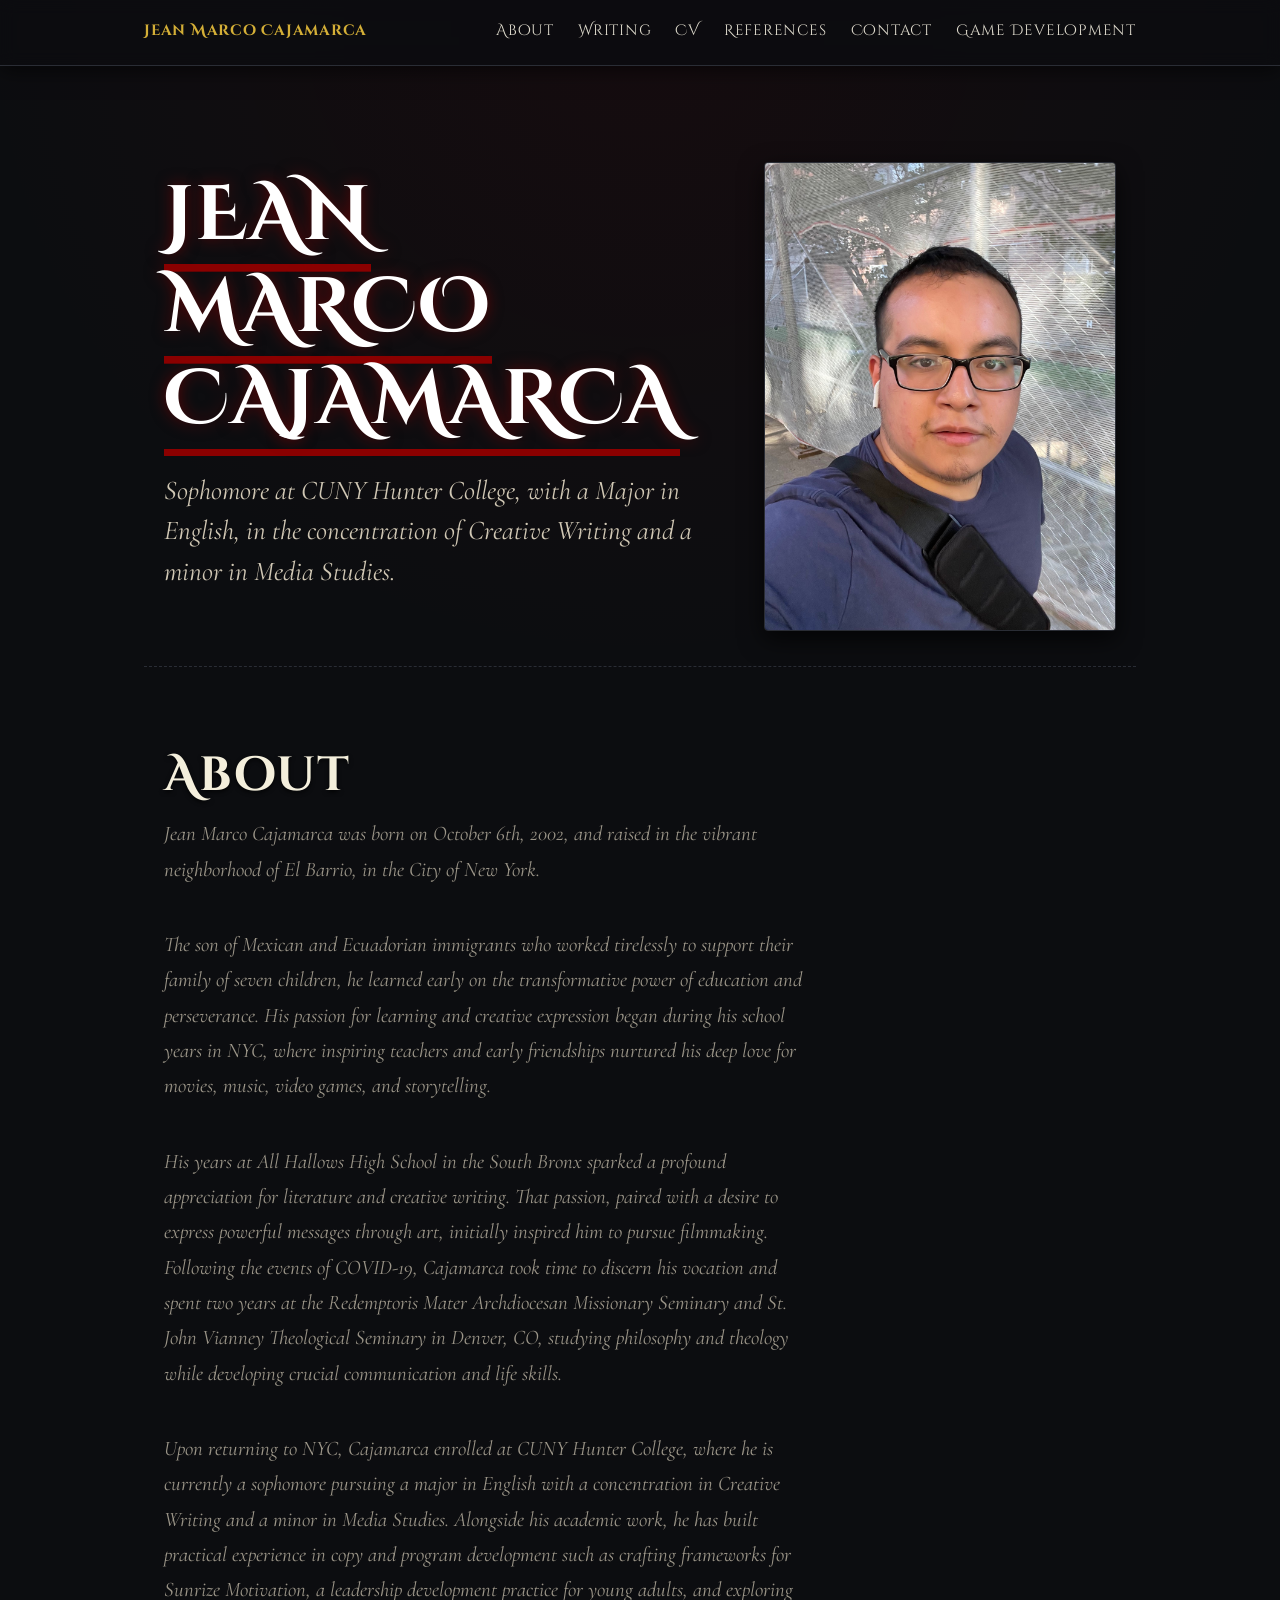
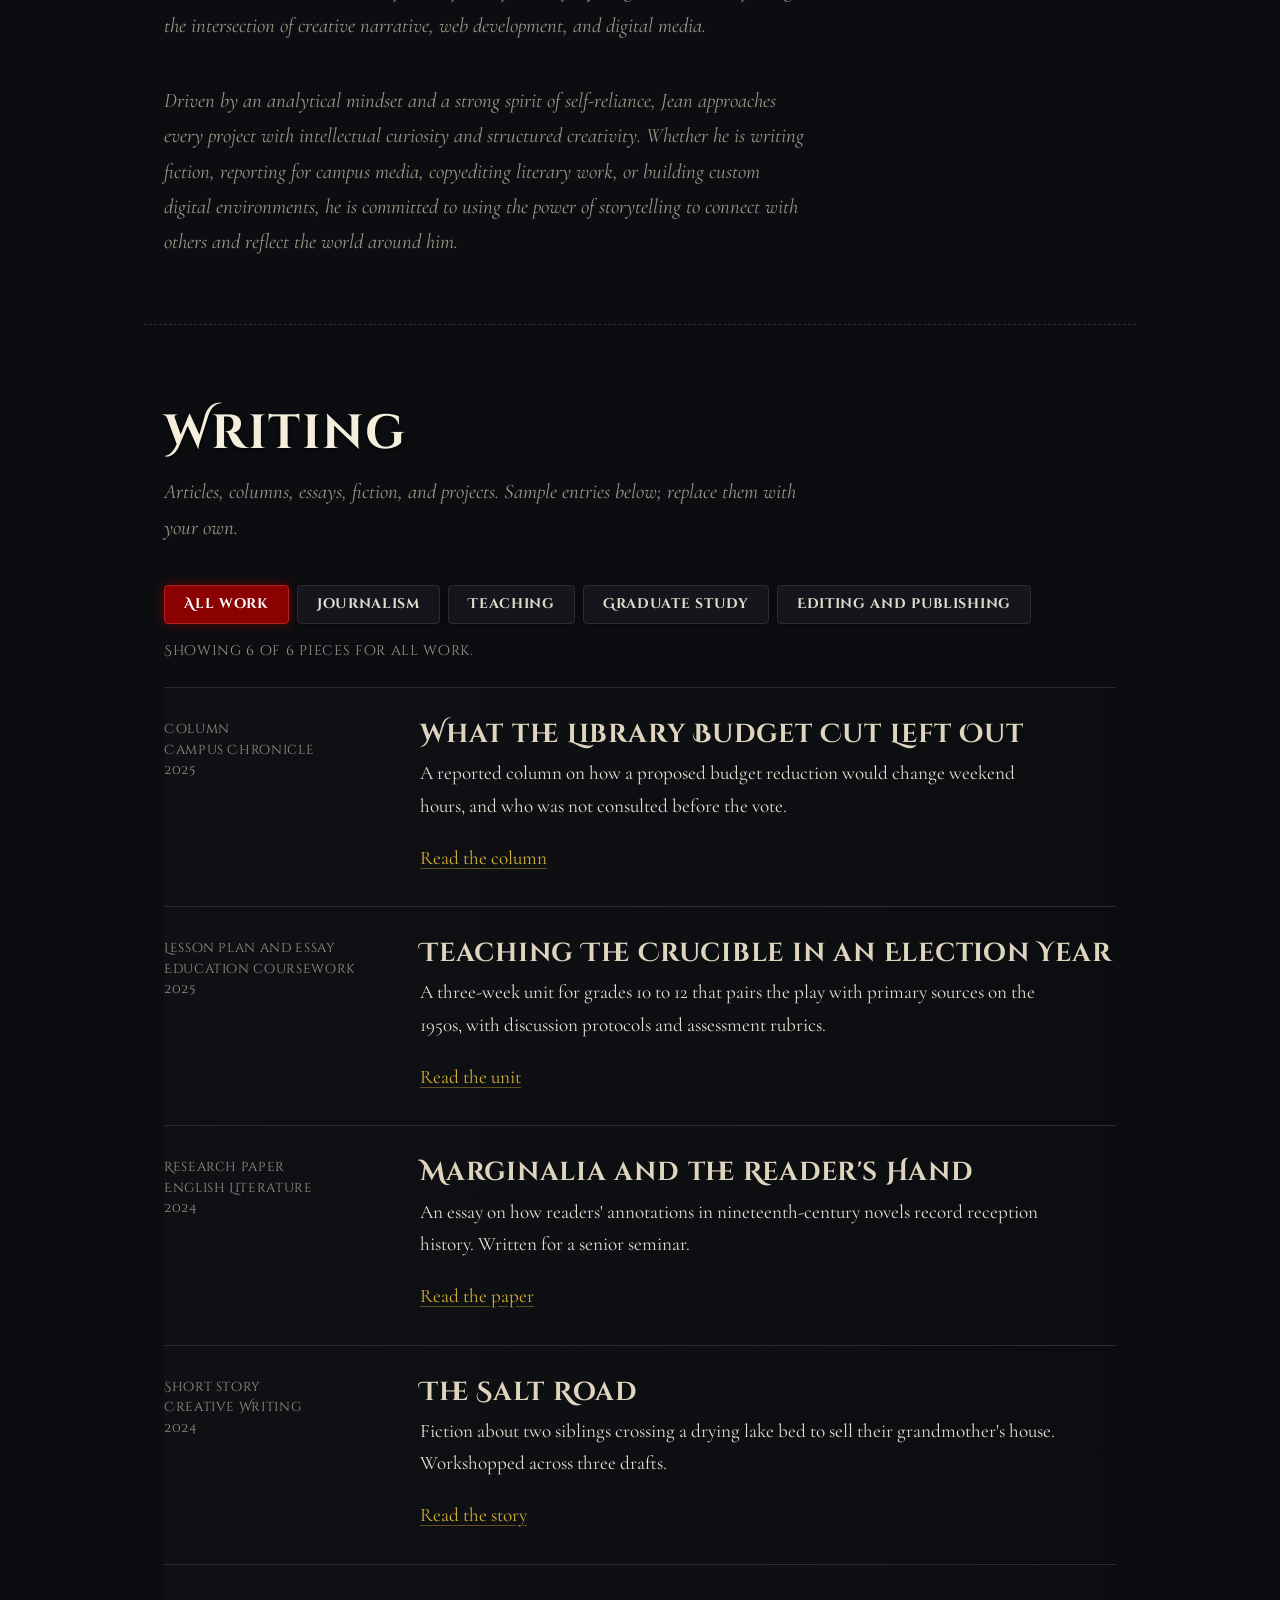
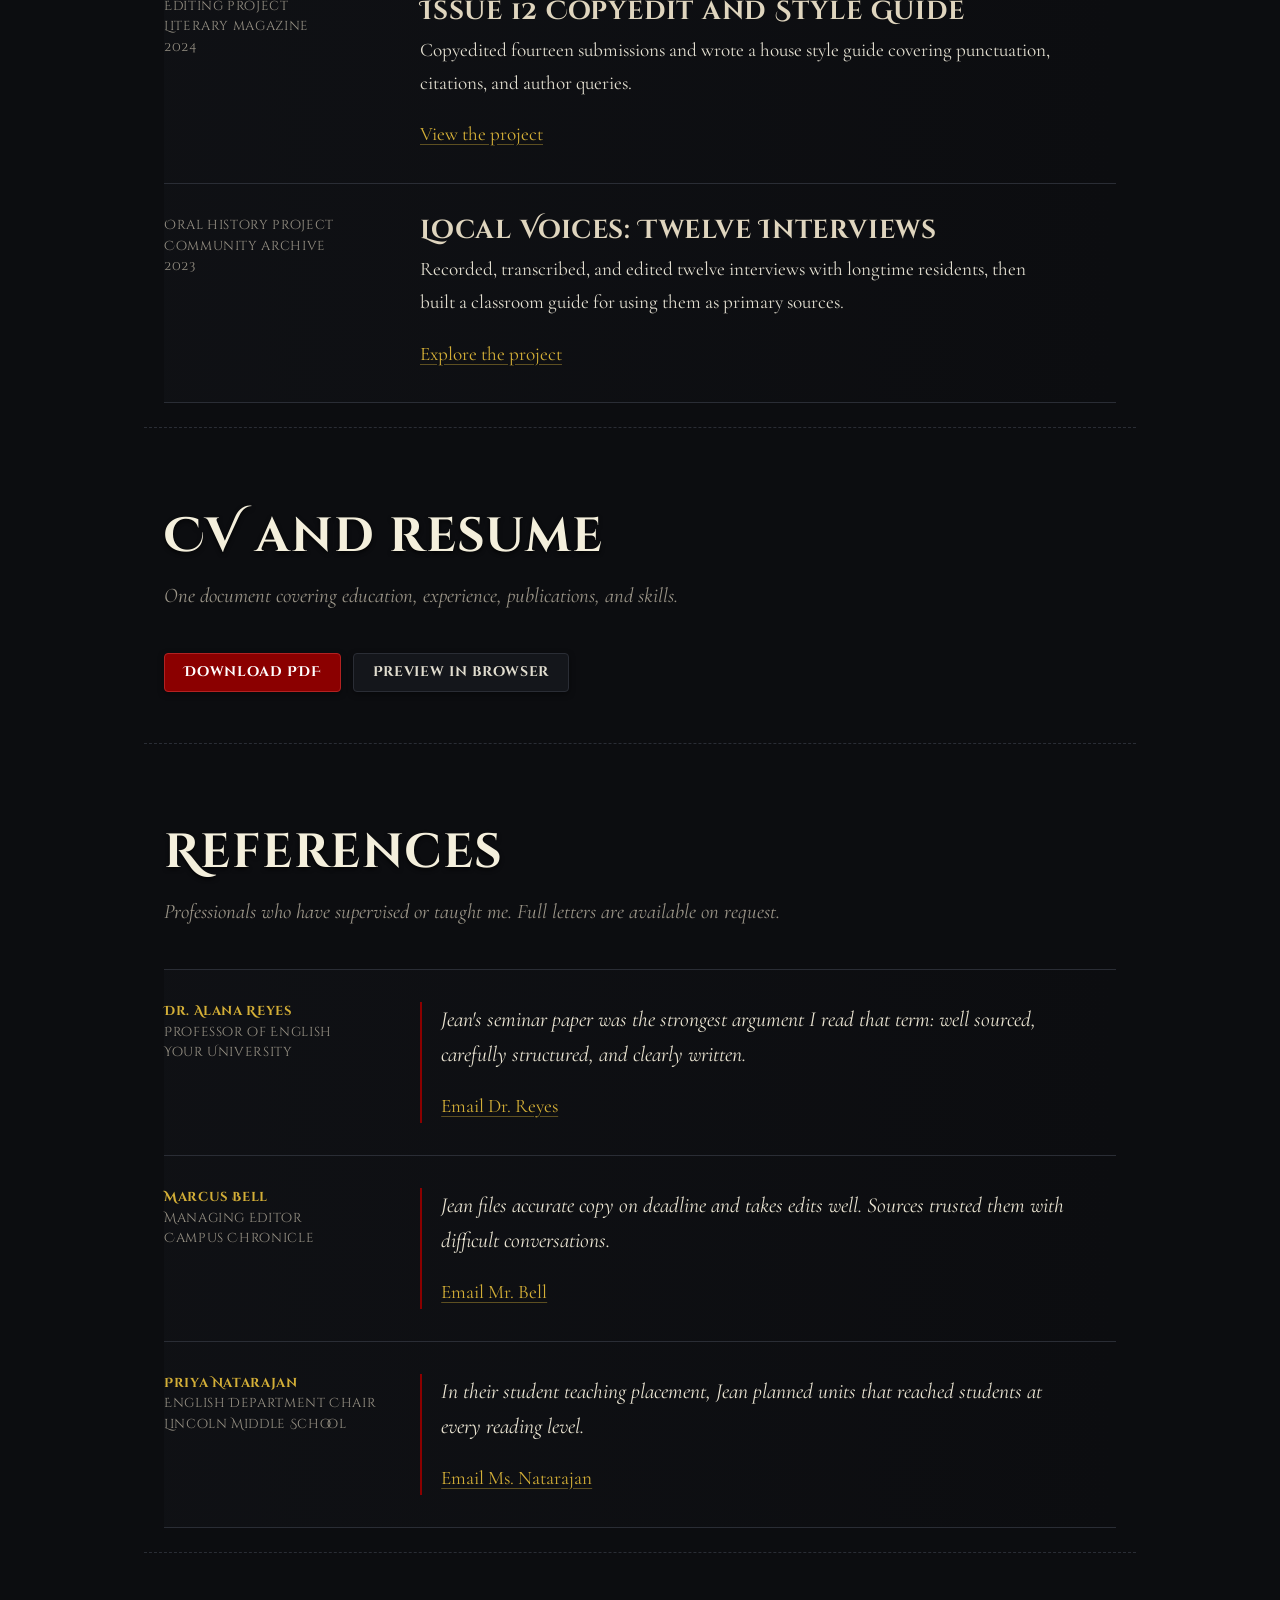
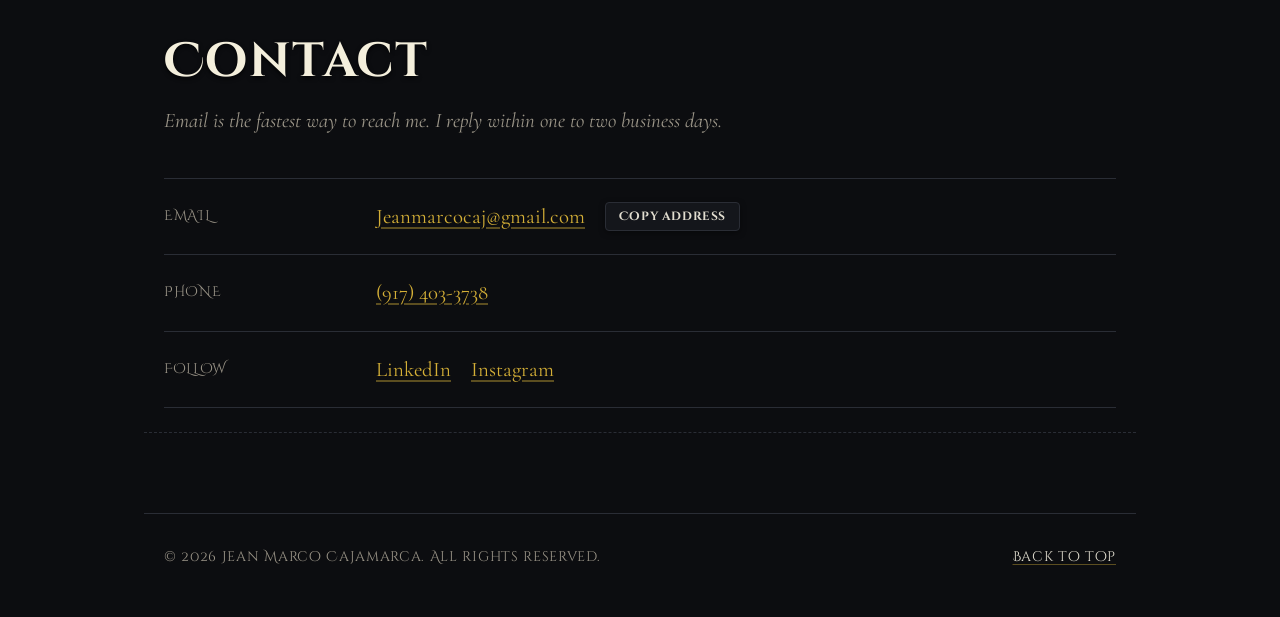
==== commit 626b9310: "Add files via upload" ====
--- a/index.html
+++ b/index.html
@@ -44,18 +44,11 @@
 
     <section id="about" aria-labelledby="about-h">
       <h2 id="about-h">About</h2>
-      <div class="about-grid">
-        <div class="about-text">
-          <p class="section-intro">Jean Marco Cajamarca was born on October 6th, 2002, and raised in the vibrant neighborhood of El Barrio, in the City of New York.</p>
-        </div>
-        <div class="about-image-wrapper">
-          <img src="assets/eastharlem.jpg" alt="East Harlem El Barrio" class="about-image">
-        </div>
-      </div>
-      <p class="section-intro">The son of Mexican and Ecuadorian immigrants who worked tirelessly to support their family of seven children, he learned early on the transformative power of education and perseverance. His passion for learning and creative expression began during his school years in NYC, where inspiring teachers and early friendships nurtured his deep love for movies, music, video games, and storytelling.</p>
-      <p class="section-intro">His years at All Hallows High School in the South Bronx sparked a profound appreciation for literature and creative writing. That passion, paired with a desire to express powerful messages through art, initially inspired him to pursue filmmaking. Following the events of COVID-19, Cajamarca took time to discern his vocation and spent two years at the Redemptoris Mater Archdiocesan Missionary Seminary and St. John Vianney Theological Seminary in Denver, CO, studying philosophy and theology while developing crucial communication and life skills.</p>
-      <p class="section-intro">Upon returning to NYC, Cajamarca enrolled at CUNY Hunter College, where he is currently a sophomore pursuing a major in English with a concentration in Creative Writing and a minor in Media Studies. Alongside his academic work, he has built practical experience in copy and program development such as crafting frameworks for Sunrize Motivation, a leadership development practice for young adults, and exploring the intersection of creative narrative, web development, and digital media.</p>
-      <p class="section-intro">Driven by an analytical mindset and a strong spirit of self-reliance, Jean approaches every project with intellectual curiosity and structured creativity. Whether he is writing fiction, reporting for campus media, copyediting literary work, or building custom digital environments, he is committed to using the power of storytelling to connect with others and reflect the world around him.</p>
+        <p class="section-intro">Jean Marco Cajamarca was born on October 6th, 2002, and raised in the vibrant neighborhood of El Barrio, in the City of New York.</p>
+        <p class="section-intro">The son of Mexican and Ecuadorian immigrants who worked tirelessly to support their family of seven children, he learned early on the transformative power of education and perseverance. His passion for learning and creative expression began during his school years in NYC, where inspiring teachers and early friendships nurtured his deep love for movies, music, video games, and storytelling.</p>
+        <p class="section-intro">His years at All Hallows High School in the South Bronx sparked a profound appreciation for literature and creative writing. That passion, paired with a desire to express powerful messages through art, initially inspired him to pursue filmmaking. Following the events of COVID-19, Cajamarca took time to discern his vocation and spent two years at the Redemptoris Mater Archdiocesan Missionary Seminary and St. John Vianney Theological Seminary in Denver, CO, studying philosophy and theology while developing crucial communication and life skills.</p>
+        <p class="section-intro">Upon returning to NYC, Cajamarca enrolled at CUNY Hunter College, where he is currently a sophomore pursuing a major in English with a concentration in Creative Writing and a minor in Media Studies. Alongside his academic work, he has built practical experience in copy and program development such as crafting frameworks for Sunrize Motivation, a leadership development practice for young adults, and exploring the intersection of creative narrative, web development, and digital media.</p>
+        <p class="section-intro">Driven by an analytical mindset and a strong spirit of self-reliance, Jean approaches every project with intellectual curiosity and structured creativity. Whether he is writing fiction, reporting for campus media, copyediting literary work, or building custom digital environments, he is committed to using the power of storytelling to connect with others and reflect the world around him.</p>
     </section>
 
     <section id="writing" aria-labelledby="writing-h">
--- a/styles.css
+++ b/styles.css
@@ -130,7 +130,7 @@
 .btn.primary { background: var(--crimson); border-color: var(--crimson-glow); color: #fff; }
 .btn.primary:hover { background: #600000; border-color: #ff4d4d; }
 .btn.small { padding: 0.35rem 0.8rem; font-size: 0.75rem; }
-.hero-actions .btn, #cv p .btn { margin-right: 0.5rem; margin-bottom: 0.5rem; }
+.hero-actions .btn, #cv p .btn, #about p .btn { margin-right: 0.5rem; margin-bottom: 0.5rem; }
 
 /* Writing and references share one structure: a margin column and a text column */
 .filters { margin-bottom: 1rem; display: flex; flex-wrap: wrap; gap: 0.5rem; }
@@ -153,9 +153,16 @@
 blockquote { margin: 0; border-left: 2px solid var(--crimson); padding-left: 1.2rem; }
 blockquote p { font-size: 1.35rem; line-height: 1.6; font-style: italic; color: #eae4d2; }
 
-/* CV */
-.cv-preview { margin-top: 1.5rem; }
-.cv-preview iframe { width: 100%; height: 70vh; min-height: 30rem; border: 1px solid var(--rule); background: var(--surface); }
+/* CV & About Inline Previews */
+.cv-preview, .about-preview { margin-top: 1.5rem; }
+.cv-preview iframe, .about-preview iframe { 
+  width: 100%; 
+  height: 70vh; 
+  min-height: 30rem; 
+  border: 1px solid var(--rule); 
+  background: var(--surface); 
+  border-radius: 4px;
+}
 .note { font-family: var(--gothic); font-size: 0.85rem; color: var(--muted); margin-top: 0.75rem; letter-spacing: 0.03em; }
 
 /* Contact */
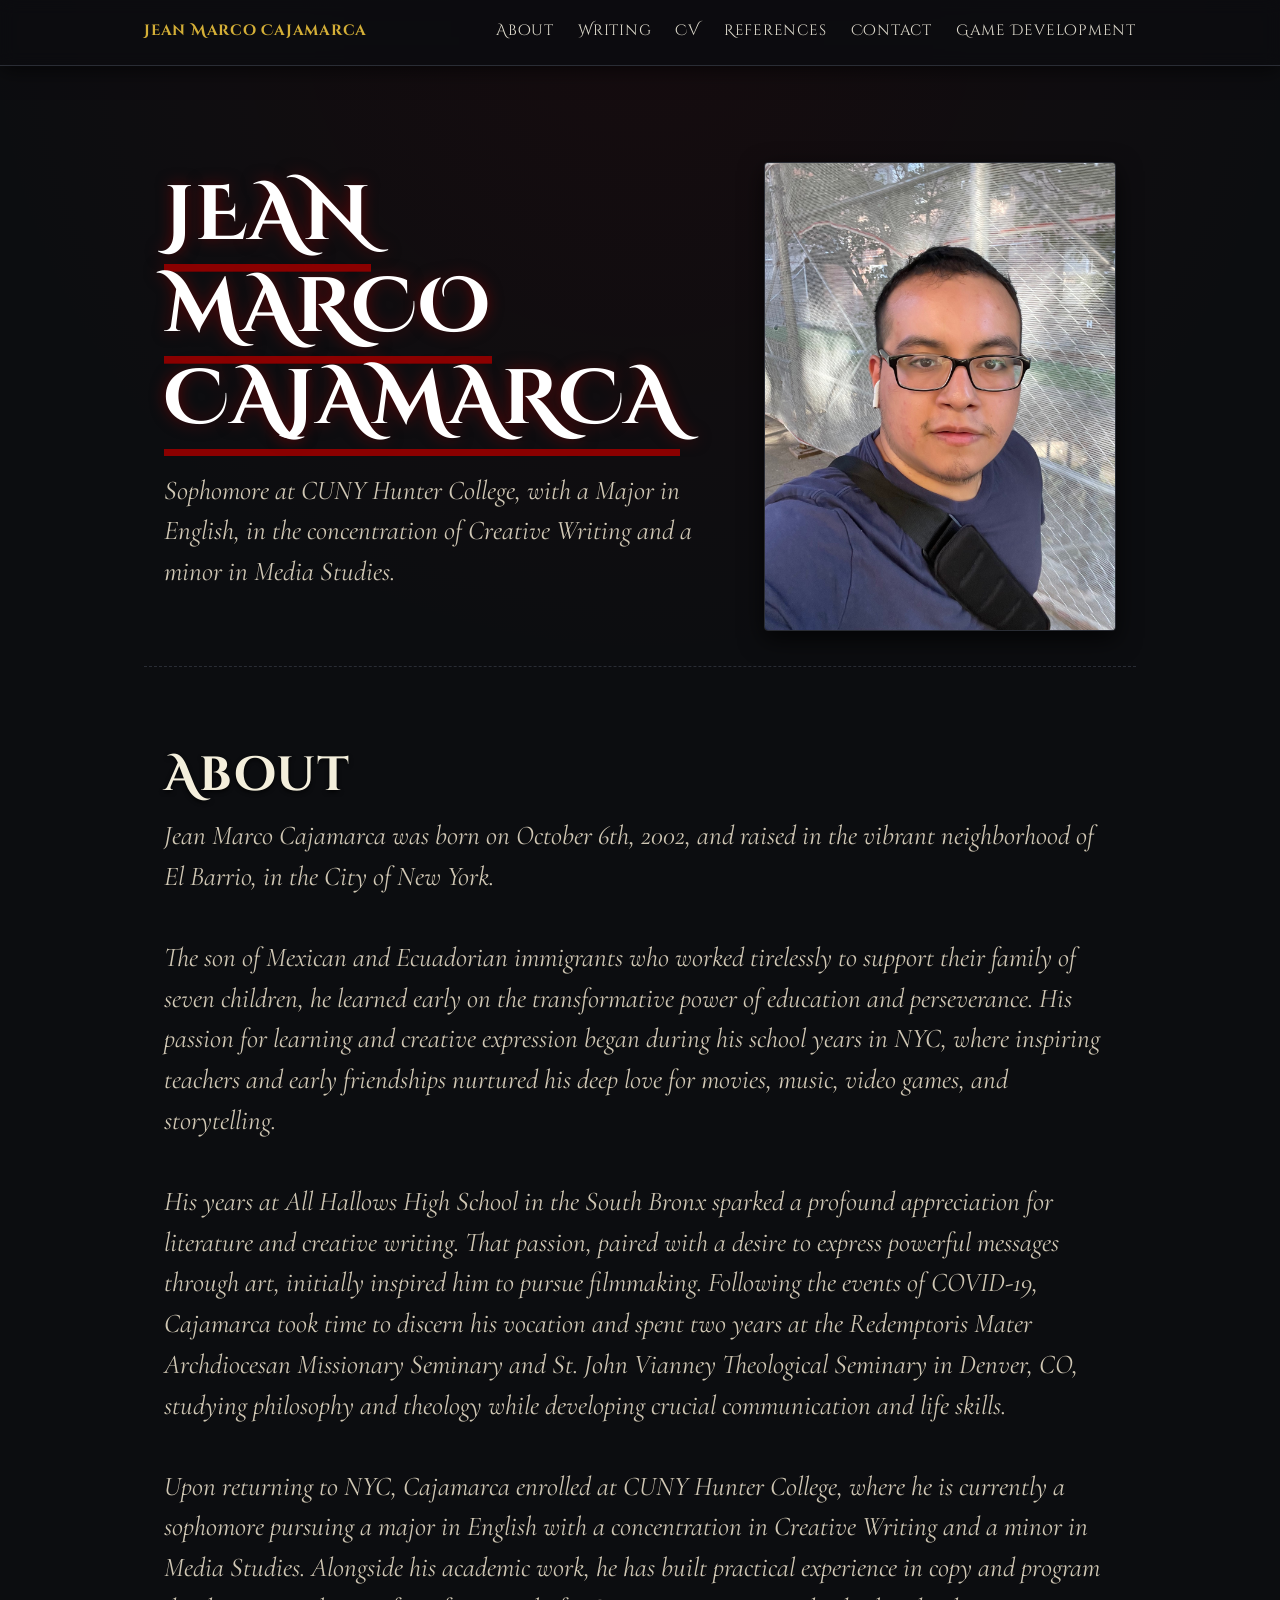
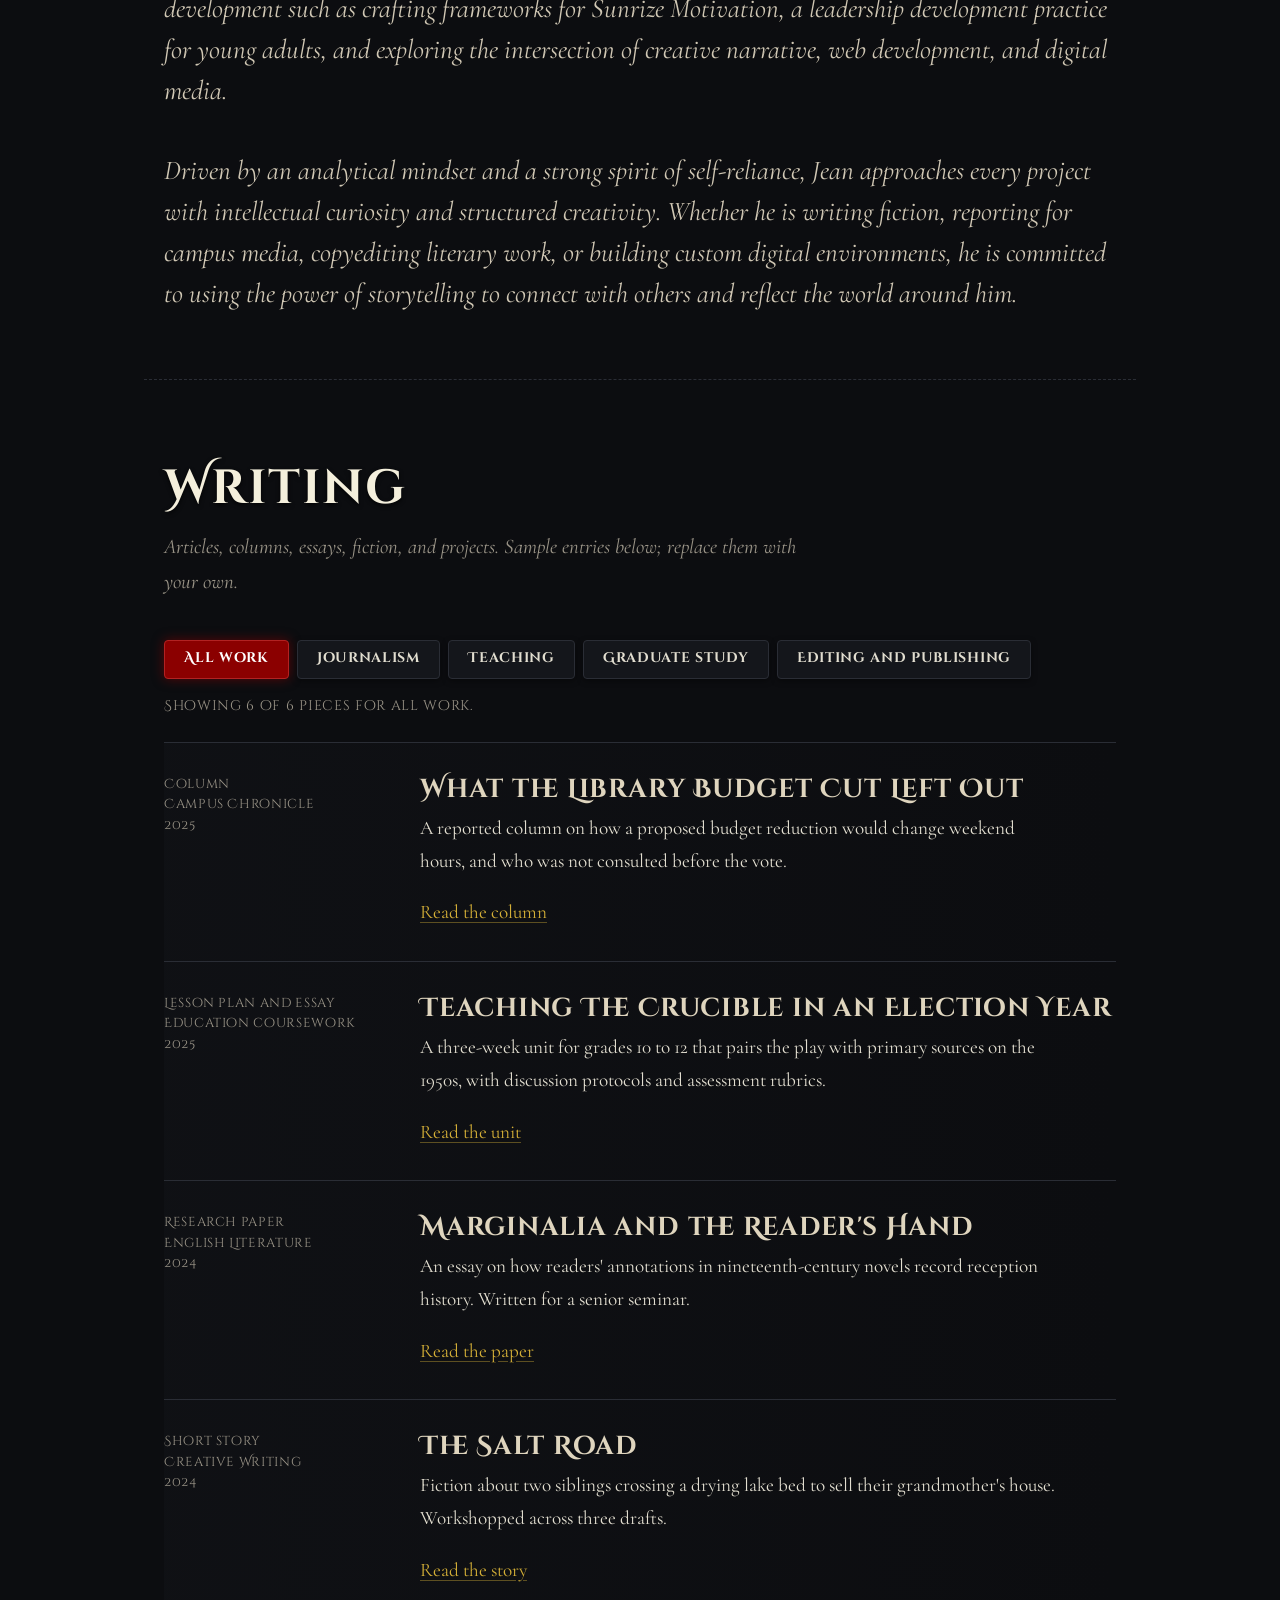
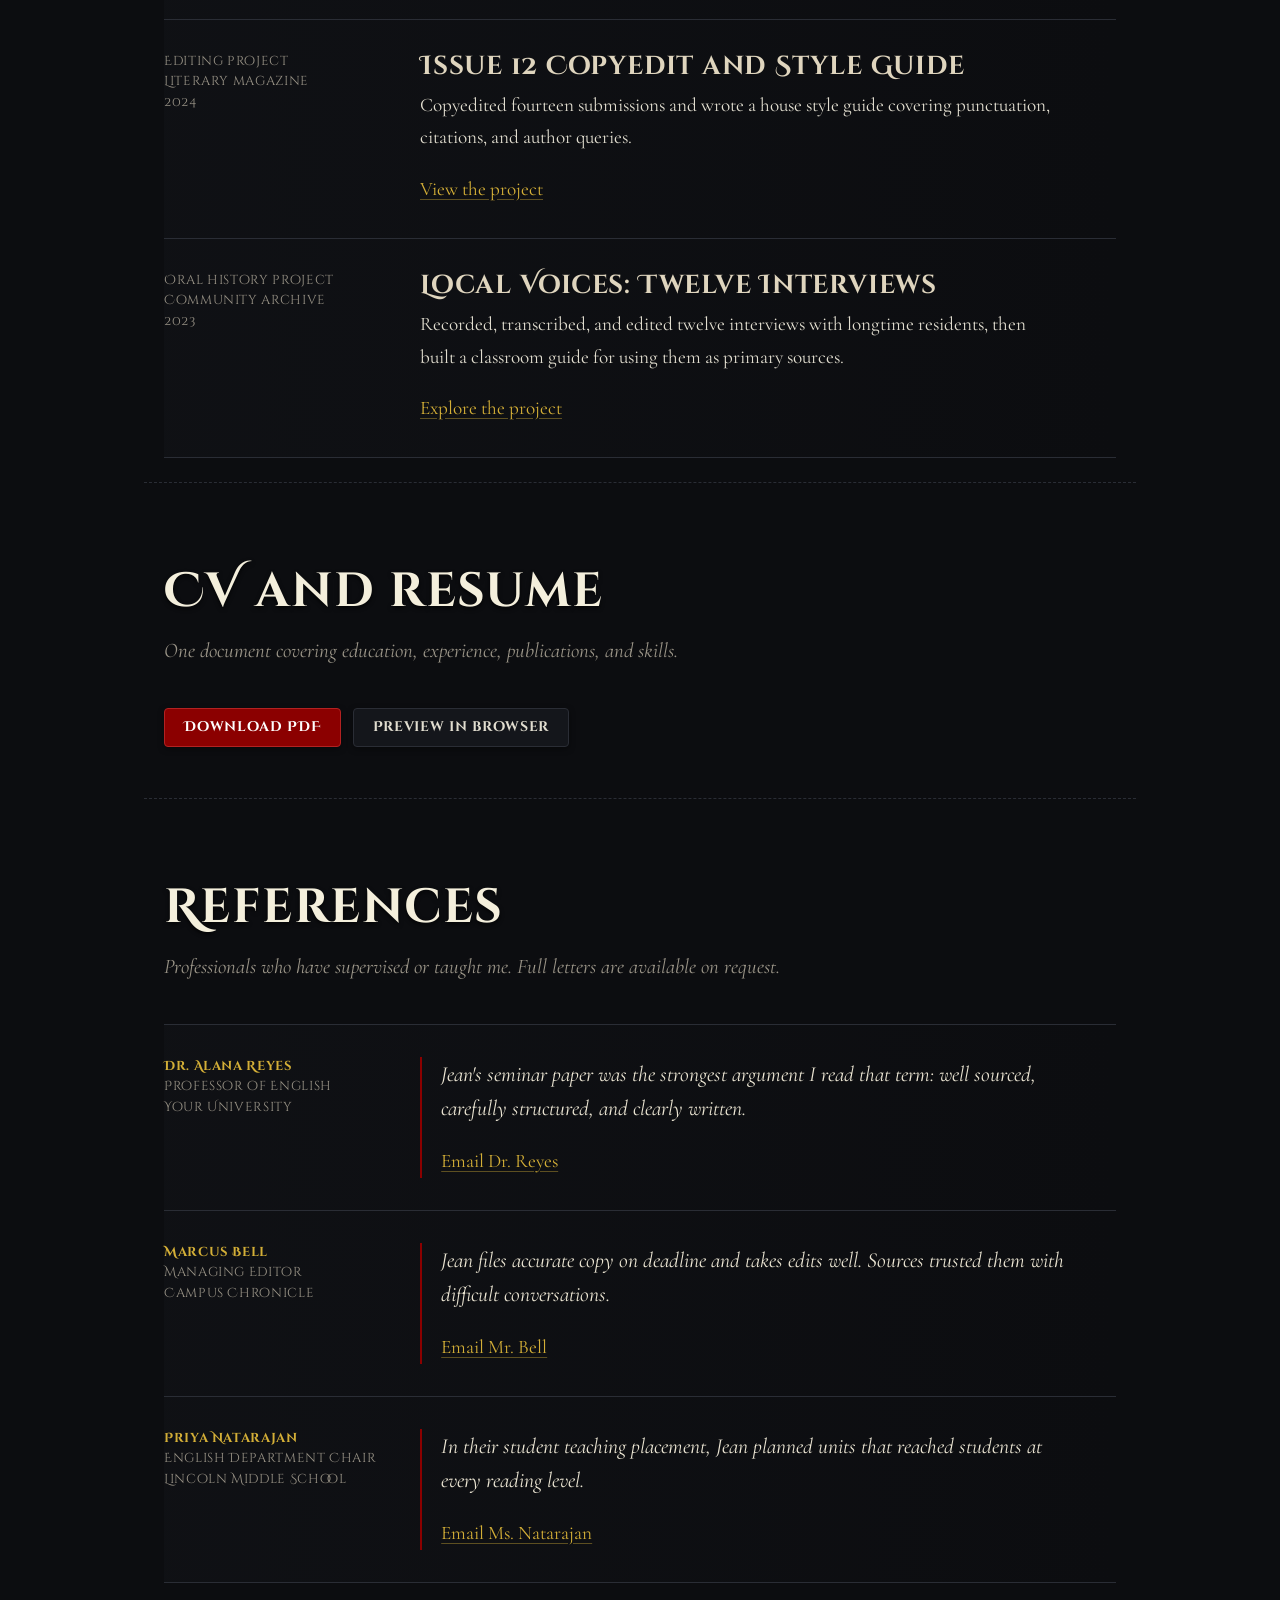
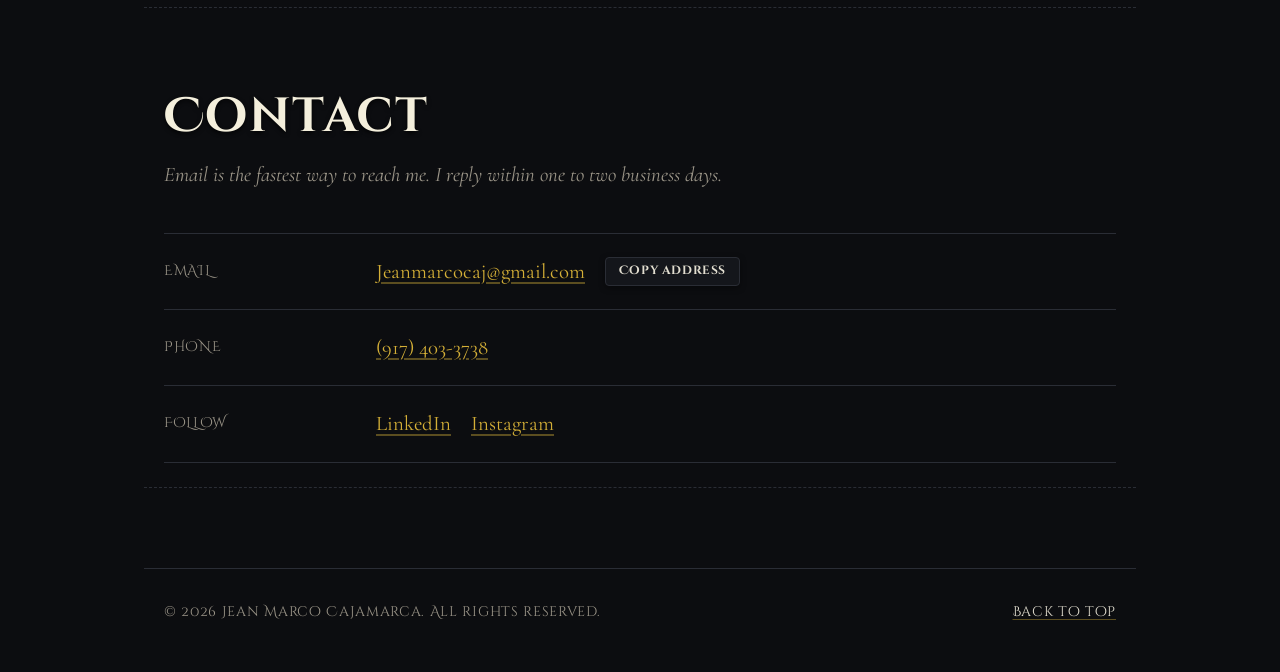
==== commit 716c4d1b: "Replace paragraphs with lead class in About section" ====
--- a/index.html
+++ b/index.html
@@ -44,11 +44,11 @@
 
     <section id="about" aria-labelledby="about-h">
       <h2 id="about-h">About</h2>
-        <p class="section-intro">Jean Marco Cajamarca was born on October 6th, 2002, and raised in the vibrant neighborhood of El Barrio, in the City of New York.</p>
-        <p class="section-intro">The son of Mexican and Ecuadorian immigrants who worked tirelessly to support their family of seven children, he learned early on the transformative power of education and perseverance. His passion for learning and creative expression began during his school years in NYC, where inspiring teachers and early friendships nurtured his deep love for movies, music, video games, and storytelling.</p>
-        <p class="section-intro">His years at All Hallows High School in the South Bronx sparked a profound appreciation for literature and creative writing. That passion, paired with a desire to express powerful messages through art, initially inspired him to pursue filmmaking. Following the events of COVID-19, Cajamarca took time to discern his vocation and spent two years at the Redemptoris Mater Archdiocesan Missionary Seminary and St. John Vianney Theological Seminary in Denver, CO, studying philosophy and theology while developing crucial communication and life skills.</p>
-        <p class="section-intro">Upon returning to NYC, Cajamarca enrolled at CUNY Hunter College, where he is currently a sophomore pursuing a major in English with a concentration in Creative Writing and a minor in Media Studies. Alongside his academic work, he has built practical experience in copy and program development such as crafting frameworks for Sunrize Motivation, a leadership development practice for young adults, and exploring the intersection of creative narrative, web development, and digital media.</p>
-        <p class="section-intro">Driven by an analytical mindset and a strong spirit of self-reliance, Jean approaches every project with intellectual curiosity and structured creativity. Whether he is writing fiction, reporting for campus media, copyediting literary work, or building custom digital environments, he is committed to using the power of storytelling to connect with others and reflect the world around him.</p>
+        <p class="lead">Jean Marco Cajamarca was born on October 6th, 2002, and raised in the vibrant neighborhood of El Barrio, in the City of New York.</p>
+        <p class="lead">The son of Mexican and Ecuadorian immigrants who worked tirelessly to support their family of seven children, he learned early on the transformative power of education and perseverance. His passion for learning and creative expression began during his school years in NYC, where inspiring teachers and early friendships nurtured his deep love for movies, music, video games, and storytelling.</p>
+        <p class="lead">His years at All Hallows High School in the South Bronx sparked a profound appreciation for literature and creative writing. That passion, paired with a desire to express powerful messages through art, initially inspired him to pursue filmmaking. Following the events of COVID-19, Cajamarca took time to discern his vocation and spent two years at the Redemptoris Mater Archdiocesan Missionary Seminary and St. John Vianney Theological Seminary in Denver, CO, studying philosophy and theology while developing crucial communication and life skills.</p>
+        <p class="lead">Upon returning to NYC, Cajamarca enrolled at CUNY Hunter College, where he is currently a sophomore pursuing a major in English with a concentration in Creative Writing and a minor in Media Studies. Alongside his academic work, he has built practical experience in copy and program development such as crafting frameworks for Sunrize Motivation, a leadership development practice for young adults, and exploring the intersection of creative narrative, web development, and digital media.</p>
+        <p class="lead">Driven by an analytical mindset and a strong spirit of self-reliance, Jean approaches every project with intellectual curiosity and structured creativity. Whether he is writing fiction, reporting for campus media, copyediting literary work, or building custom digital environments, he is committed to using the power of storytelling to connect with others and reflect the world around him.</p>
     </section>
 
     <section id="writing" aria-labelledby="writing-h">
